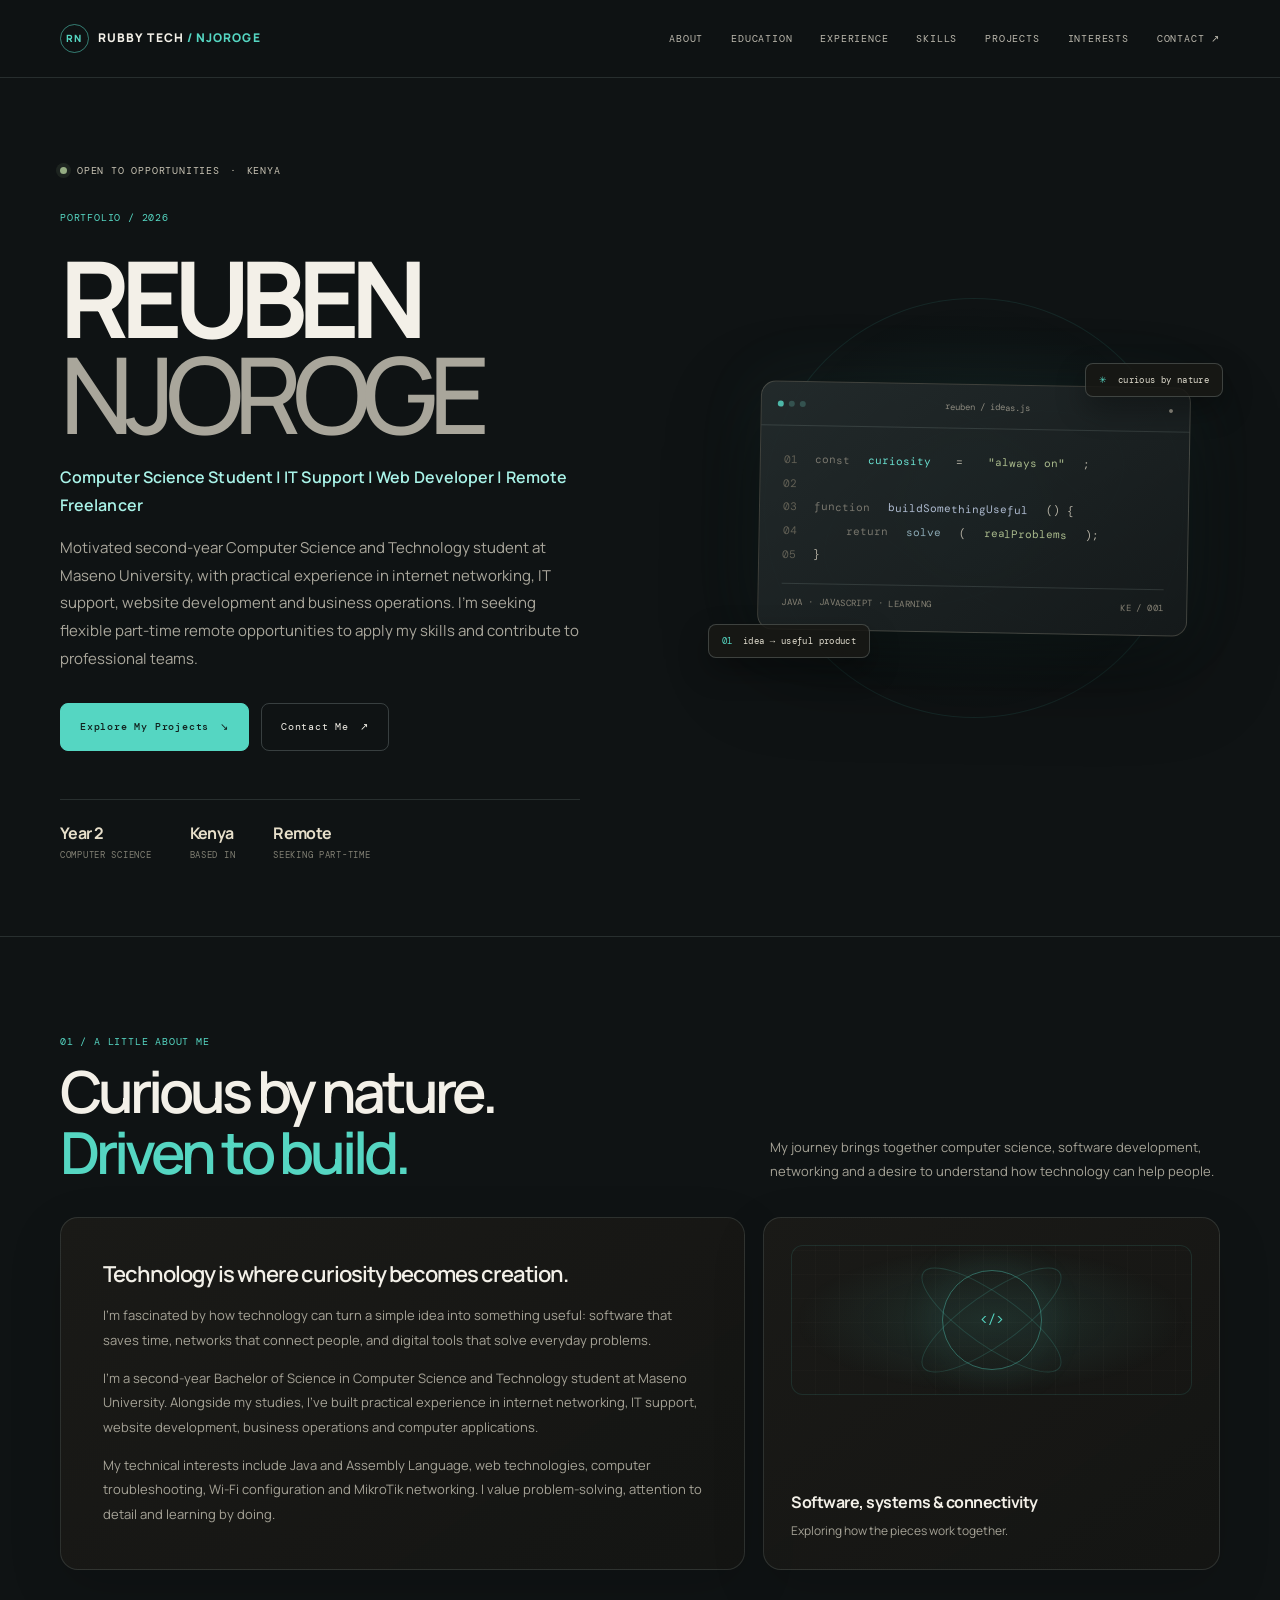
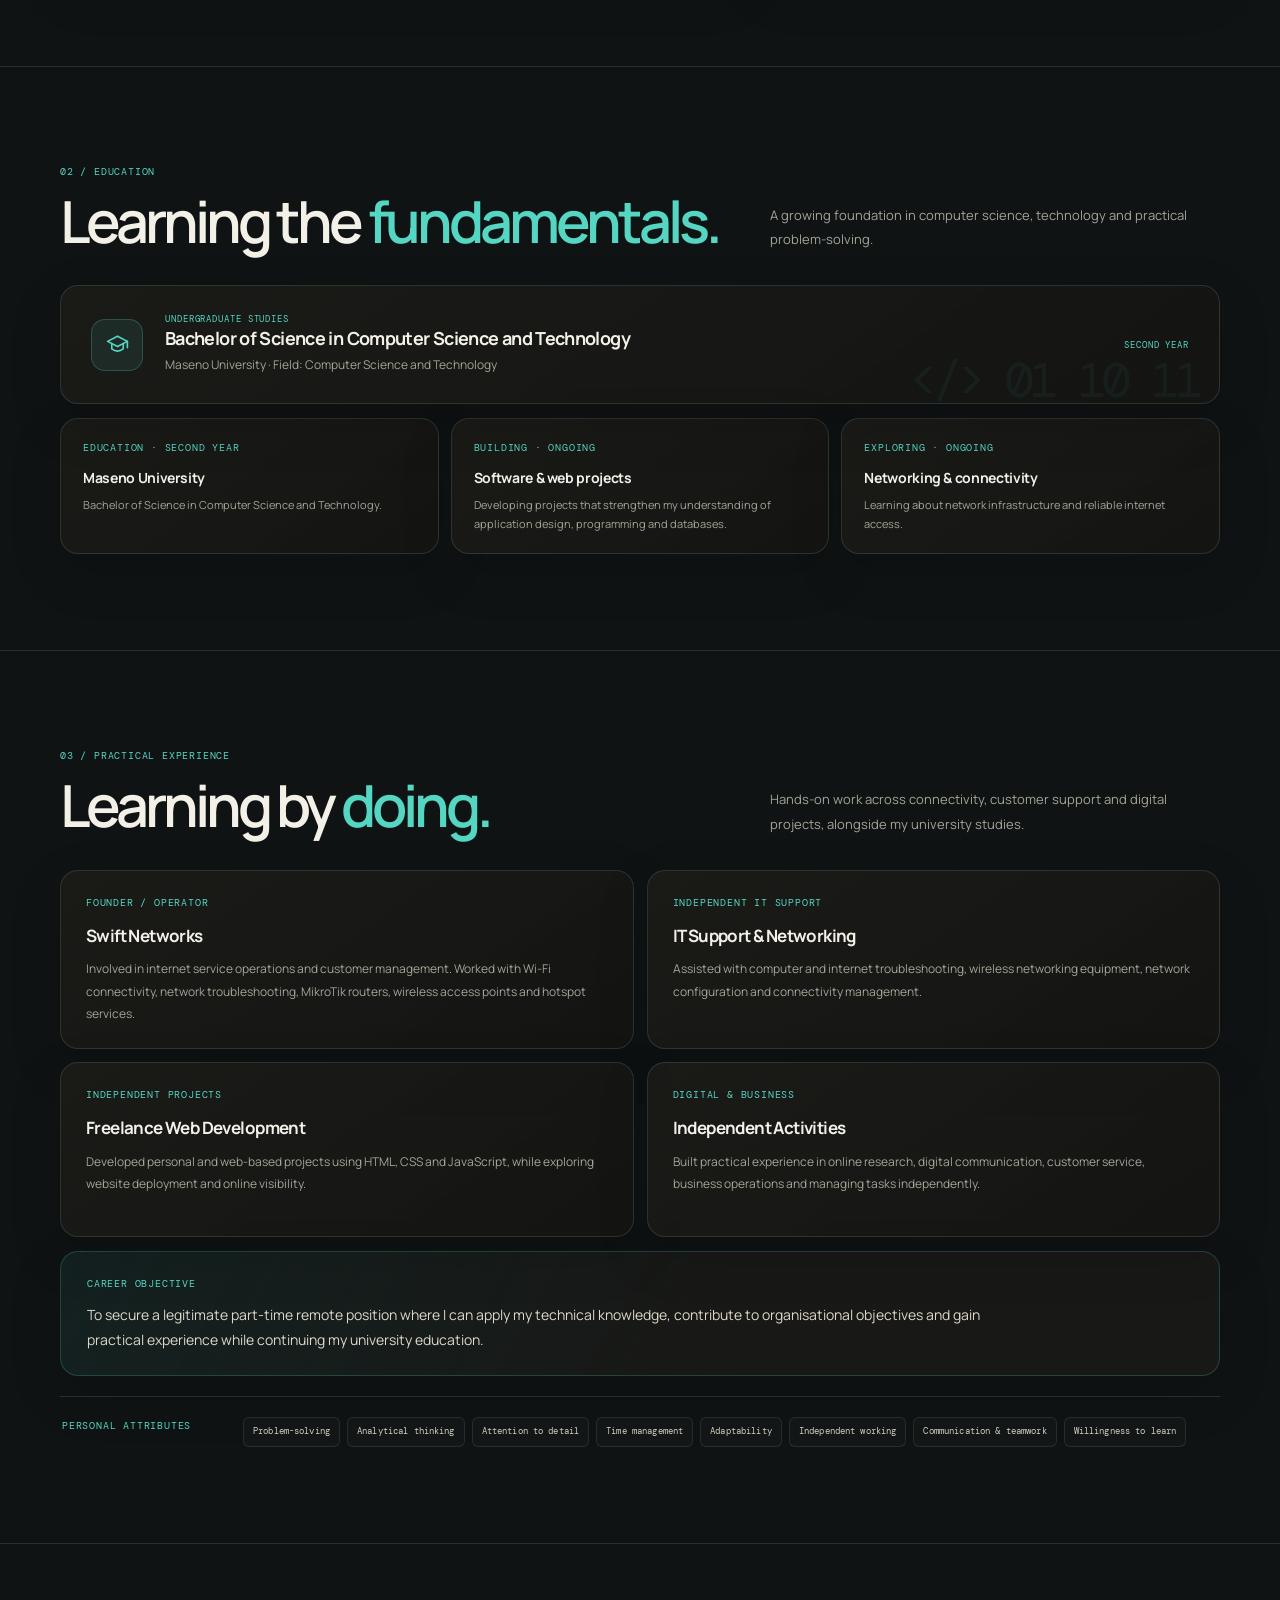
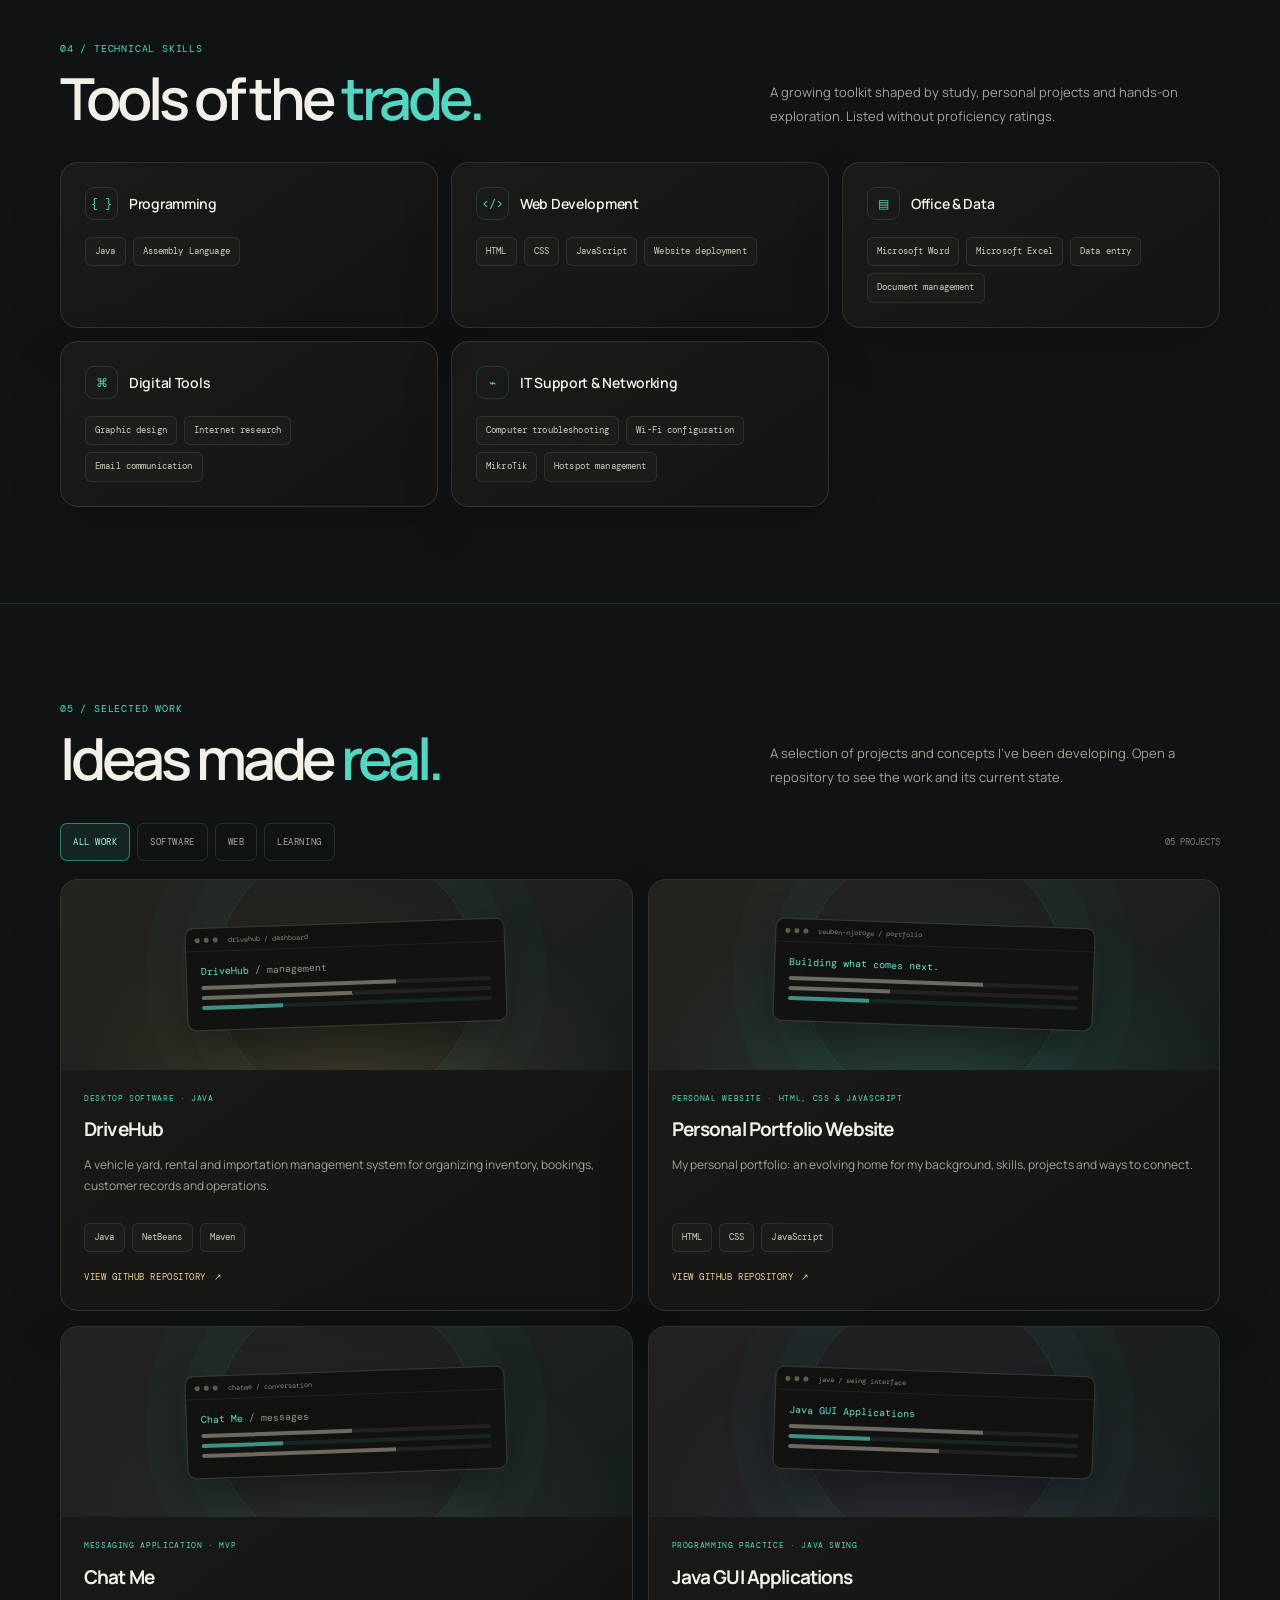
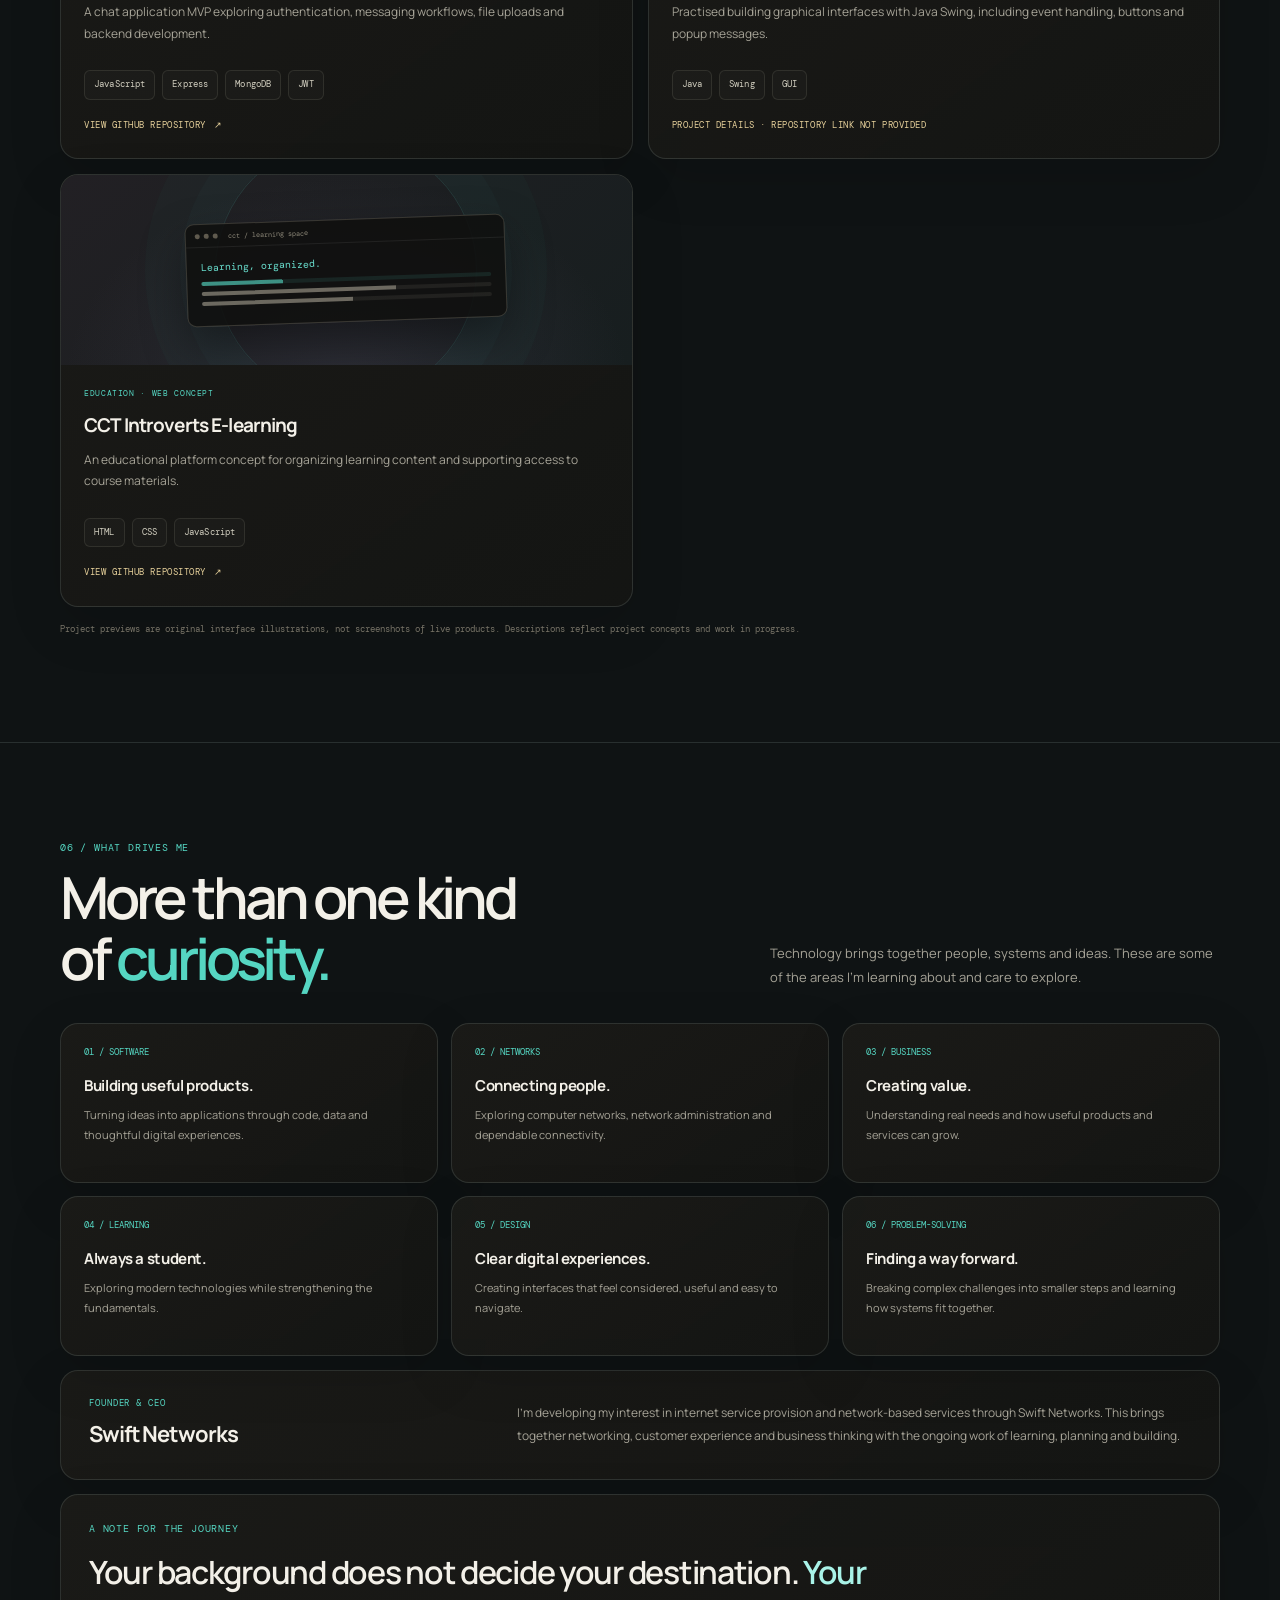
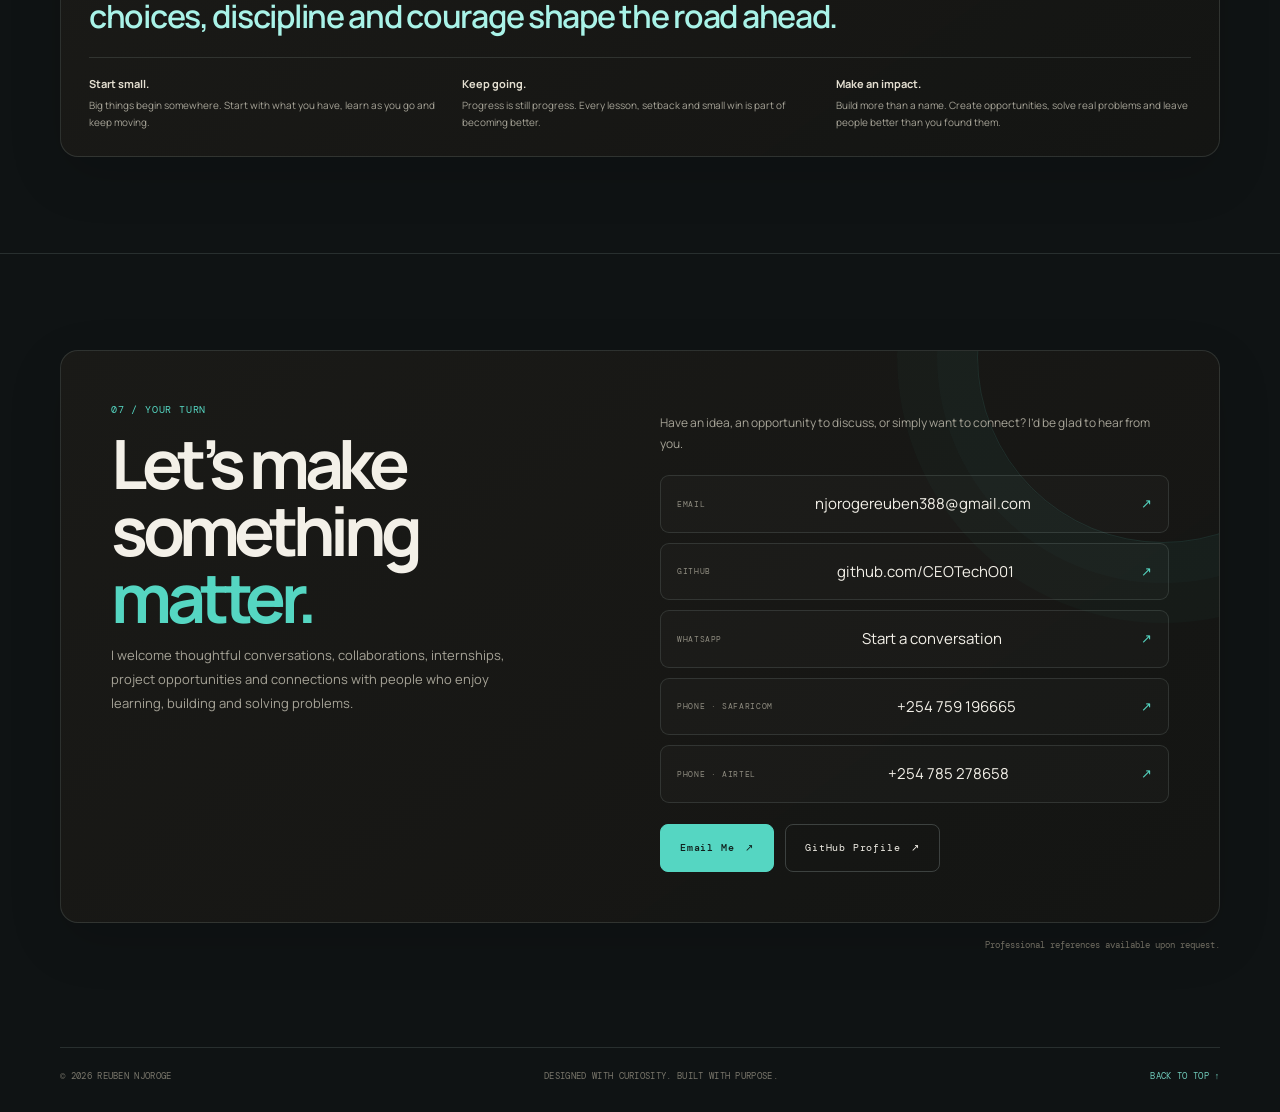
==== index.html @ dbe0aeb1 "Add accurate portfolio structured data" ====
<!doctype html>
<html lang="en">
<head>
  <meta charset="utf-8">
  <meta name="viewport" content="width=device-width, initial-scale=1">
  <meta name="theme-color" content="#0f1314">
  <meta name="color-scheme" content="dark">
  <meta name="robots" content="index, follow, max-image-preview:large">
  <link rel="canonical" href="https://ceotecho01.github.io/CEOTechO01/">
  <meta name="description" content="Reuben Njoroge is a second-year Computer Science student at Maseno University with practical experience in IT support, networking, and web development. Open to flexible remote opportunities.">
  <meta property="og:type" content="website">
  <meta property="og:site_name" content="Reuben Njoroge Portfolio">
  <meta property="og:title" content="Reuben Njoroge | Computer Science Student, IT Support &amp; Web Developer">
  <meta property="og:description" content="Second-year Computer Science student at Maseno University with practical experience in IT support, networking, and web development. Open to flexible remote opportunities.">
  <meta property="og:url" content="https://ceotecho01.github.io/CEOTechO01/">
  <meta property="og:locale" content="en_KE">
  <meta property="og:image" content="https://ceotecho01.github.io/CEOTechO01/assets/portfolio-preview.png">
  <meta property="og:image:width" content="1200">
  <meta property="og:image:height" content="630">
  <meta property="og:image:alt" content="Charcoal and teal portfolio preview for Reuben Njoroge, Computer Science student, IT support practitioner, and web developer.">
  <meta name="twitter:card" content="summary_large_image">
  <meta name="twitter:title" content="Reuben Njoroge | Computer Science Student, IT Support &amp; Web Developer">
  <meta name="twitter:description" content="Second-year Computer Science student at Maseno University with practical experience in IT support, networking, and web development. Open to flexible remote opportunities.">
  <meta name="twitter:image" content="https://ceotecho01.github.io/CEOTechO01/assets/portfolio-preview.png">
  <meta name="twitter:image:alt" content="Charcoal and teal portfolio preview for Reuben Njoroge, Computer Science student, IT support practitioner, and web developer.">
  <title>Reuben Njoroge | Computer Science Student, IT Support &amp; Web Developer</title>
  <link rel="preconnect" href="https://fonts.googleapis.com">
  <link rel="preconnect" href="https://fonts.gstatic.com" crossorigin>
  <link href="https://fonts.googleapis.com/css2?family=DM+Mono:wght@400;500&family=Manrope:wght@400;500;600;700;800&display=swap" rel="stylesheet">
  <style>
    :root{color-scheme:dark;--bg:#0f1314;--bg-soft:#151a1b;--panel:#1b2223;--panel-hi:#232b2c;--line:rgba(220,240,237,.12);--line-strong:rgba(220,240,237,.2);--text:#f3f0e8;--muted:#a6a397;--subtle:#747267;--gold:#55d6c2;--gold-bright:#a9f3e8;--gold-wash:rgba(85,214,194,.09);--radius:18px;--serif:Manrope,Inter,Arial,sans-serif;--mono:"DM Mono",monospace;--wrap:1160px}
    *{box-sizing:border-box}html{scroll-behavior:smooth;scroll-padding-top:92px;background:var(--bg)}body{margin:0;background:var(--bg);color:var(--text);font:15px/1.7 var(--serif);overflow-x:hidden;-webkit-font-smoothing:antialiased}body:before{content:"";position:fixed;inset:0;z-index:-1;pointer-events:none;background:radial-gradient(ellipse at 77% 10%,rgba(85,214,194,.075),transparent 34%),radial-gradient(ellipse at 9% 44%,rgba(255,255,255,.025),transparent 30%)}a{color:inherit}.wrap{width:min(var(--wrap),calc(100% - 56px));margin-inline:auto}.mono,.eyebrow,.nav a,.button,.tag,.project-type,.section-index,.micro{font-family:var(--mono);letter-spacing:.08em}.skip-link{position:fixed;z-index:99;top:12px;left:16px;padding:10px 14px;border-radius:8px;background:var(--gold-bright);color:#10201d;transform:translateY(-150%);transition:transform .2s}.skip-link:focus{transform:translateY(0)}
    .site-header{position:sticky;top:0;z-index:20;height:78px;border-bottom:1px solid var(--line);background:rgba(15,19,20,.88);backdrop-filter:blur(18px)}.header-inner{width:min(var(--wrap),calc(100% - 56px));height:100%;margin:auto;display:flex;align-items:center;justify-content:space-between;gap:24px}.brand{text-decoration:none;font-size:12px;font-weight:800;letter-spacing:.09em;white-space:nowrap}.brand-mark{display:inline-grid;place-items:center;width:29px;height:29px;margin-right:9px;border:1px solid rgba(85,214,194,.55);border-radius:50%;color:var(--gold);font-size:10px;vertical-align:middle}.brand span:last-child{color:var(--gold)}.nav{display:flex;align-items:center;gap:clamp(14px,2.2vw,28px)}.nav a{position:relative;color:#bbb8ad;font-size:10px;text-decoration:none;transition:color .2s}.nav a:after{content:"";position:absolute;left:0;right:100%;bottom:-9px;height:1px;background:var(--gold);transition:right .2s}.nav a:hover,.nav a:focus-visible{color:var(--gold-bright)}.nav a:hover:after,.nav a:focus-visible:after{right:0}.menu-toggle{display:none;border:1px solid var(--line-strong);border-radius:8px;padding:10px 12px;background:transparent;color:var(--text);font:10px var(--mono);letter-spacing:.08em;cursor:pointer}
    .hero{min-height:670px;display:grid;grid-template-columns:1.08fr .92fr;align-items:center;gap:clamp(42px,7vw,92px);padding-top:78px;padding-bottom:75px}.hero-copy{position:relative;z-index:1}.availability{display:inline-flex;align-items:center;gap:10px;color:#c6c1b2;font:10px var(--mono);letter-spacing:.08em;text-transform:uppercase}.availability-dot{width:7px;height:7px;border-radius:50%;background:#95ad83;box-shadow:0 0 0 4px rgba(149,173,131,.11)}.eyebrow{font-size:10px;color:var(--gold);text-transform:uppercase}.hero h1{margin:24px 0 14px;font-size:clamp(54px,8.4vw,106px);line-height:.91;letter-spacing:-.087em;font-weight:700}.hero h1 span{display:block;color:#a9a69b;font-weight:500}.hero-title{margin:22px 0 0;color:var(--gold-bright);font-size:clamp(13px,1.5vw,16px);font-weight:600;letter-spacing:.005em}.hero-intro{max-width:530px;margin:15px 0 0;color:#aaa79c;font-size:15px;line-height:1.85}.hero-intro strong{color:#e8e4d9;font-weight:600}.actions{display:flex;flex-wrap:wrap;gap:12px;margin-top:30px}.button{display:inline-flex;align-items:center;justify-content:center;gap:11px;min-height:48px;padding:0 19px;border:1px solid var(--line-strong);border-radius:8px;text-decoration:none;color:var(--text);font-size:10px;transition:transform .2s,border-color .2s,background .2s,color .2s}.button:hover,.button:focus-visible{transform:translateY(-2px);border-color:var(--gold);color:var(--gold-bright)}.button-primary{border-color:var(--gold);background:var(--gold);color:#10201d;font-weight:500}.button-primary:hover,.button-primary:focus-visible{background:var(--gold-bright);color:#10201d}.button svg{width:14px;height:14px}
    .hero-art{position:relative;min-height:430px;display:flex;align-items:center;justify-content:center}.halo{position:absolute;width:min(420px,90%);aspect-ratio:1;border-radius:50%;border:1px solid rgba(85,214,194,.1);background:radial-gradient(circle,rgba(85,214,194,.09),rgba(85,214,194,.018) 45%,transparent 70%)}.halo:before,.halo:after{content:"";position:absolute;inset:12%;border:1px solid rgba(85,214,194,.08);border-radius:50%;transform:rotate(-23deg) scaleY(.52)}.halo:after{inset:2%;transform:rotate(33deg) scaleY(.38)}.editor{position:relative;width:min(100%,430px);padding:0;border:1px solid rgba(231,219,185,.19);border-radius:15px;background:linear-gradient(145deg,rgba(35,43,44,.97),rgba(21,26,27,.97));box-shadow:0 32px 90px rgba(0,0,0,.42),0 0 75px rgba(85,214,194,.07);transform:rotate(1deg)}.editor-top{display:flex;align-items:center;justify-content:space-between;height:44px;padding:0 16px;border-bottom:1px solid var(--line);color:#8d8a7f;font:9px var(--mono)}.window-dots{display:flex;gap:5px}.window-dots i{width:6px;height:6px;border-radius:50%;background:#34524f}.window-dots i:first-child{background:#4db7a8}.editor-body{padding:22px 23px 21px;font:11px/2.15 var(--mono);color:#b5b1a4}.code-line{display:flex;gap:18px;white-space:pre}.line-no{width:13px;text-align:right;color:#626055;user-select:none}.code-muted{color:#78766d}.code-gold{color:#69dfcf}.code-green{color:#a9ba8c}.code-blue{color:#aebbd0}.code-purple{color:#8ba9b4}.editor-foot{display:flex;justify-content:space-between;margin-top:17px;padding-top:12px;border-top:1px solid var(--line);color:#858174;font:9px var(--mono);letter-spacing:.04em}.float-chip{position:absolute;padding:10px 13px;border:1px solid var(--line-strong);border-radius:8px;background:rgba(24,24,21,.88);color:#e1ddcf;font:9px var(--mono);letter-spacing:.04em;box-shadow:0 12px 30px #0005}.float-chip.one{top:70px;right:-3px}.float-chip.two{bottom:65px;left:-20px}.float-chip b{color:var(--gold);font-weight:400}
    .quick-facts{display:flex;gap:38px;max-width:520px;margin-top:48px;padding-top:20px;border-top:1px solid var(--line)}.fact strong{display:block;color:#e7dfca;font-size:16px;letter-spacing:-.04em}.fact span{display:block;margin-top:2px;color:#828074;font:9px var(--mono);letter-spacing:.08em;text-transform:uppercase}
    .section{padding:96px 0;border-top:1px solid var(--line)}.section-heading{display:flex;justify-content:space-between;align-items:flex-end;gap:30px;margin-bottom:34px}.section-index{color:var(--gold);font-size:10px;text-transform:uppercase}.section-title{margin:10px 0 0;font-size:clamp(35px,5vw,58px);line-height:1.06;letter-spacing:-.07em;font-weight:600}.section-title em{color:var(--gold);font-style:normal}.section-lead{max-width:450px;margin:0;color:var(--muted);font-size:13px;line-height:1.85}.about-grid{display:grid;grid-template-columns:1.2fr .8fr;gap:18px}.panel{border:1px solid var(--line);border-radius:var(--radius);background:linear-gradient(145deg,rgba(27,27,24,.92),rgba(21,21,19,.94));box-shadow:0 18px 54px rgba(0,0,0,.13)}.about-copy{padding:clamp(24px,4vw,42px)}.about-copy h3{margin:0 0 14px;font-size:22px;line-height:1.35;letter-spacing:-.045em;font-weight:600}.about-copy p{margin:0 0 13px;color:var(--muted);font-size:13px;line-height:1.9}.about-copy p:last-child{margin-bottom:0}.about-aside{display:flex;flex-direction:column;justify-content:space-between;min-height:310px;padding:27px;overflow:hidden;position:relative}.aside-art{position:relative;min-height:150px;display:grid;place-items:center;overflow:hidden;border:1px solid rgba(85,214,194,.12);border-radius:12px;background:radial-gradient(ellipse at 50% 50%,rgba(85,214,194,.12),transparent 70%),repeating-linear-gradient(0deg,transparent 0 23px,rgba(230,220,190,.035) 24px),repeating-linear-gradient(90deg,transparent 0 23px,rgba(230,220,190,.035) 24px)}.network-orbit{width:100px;height:100px;border:1px solid rgba(85,214,194,.4);border-radius:50%;display:grid;place-items:center;color:var(--gold);font:13px var(--mono);box-shadow:0 0 50px rgba(85,214,194,.1)}.network-orbit:before,.network-orbit:after{content:"";position:absolute;width:165px;height:50px;border:1px solid rgba(85,214,194,.17);border-radius:50%;transform:rotate(35deg)}.network-orbit:after{transform:rotate(-35deg)}.aside-caption{margin-top:20px}.aside-caption strong{display:block;font-size:16px;letter-spacing:-.03em}.aside-caption span{display:block;margin-top:5px;color:var(--muted);font-size:12px}
    .education-card{position:relative;display:grid;grid-template-columns:auto 1fr auto;gap:22px;align-items:center;padding:27px 30px;overflow:hidden}.education-card:after{content:"</> 01 10 11";position:absolute;right:20px;bottom:-9px;color:rgba(85,214,194,.055);font:48px var(--mono);letter-spacing:-.1em;pointer-events:none}.cap-icon{width:52px;height:52px;display:grid;place-items:center;border:1px solid rgba(85,214,194,.24);border-radius:14px;background:var(--gold-wash);color:var(--gold)}.cap-icon svg{width:25px;height:25px}.education-card h3{margin:0;font-size:18px;line-height:1.45;letter-spacing:-.035em}.education-card p{margin:4px 0 0;color:var(--muted);font-size:12px}.education-label{color:var(--gold);font:9px var(--mono);letter-spacing:.1em;text-transform:uppercase}
    .skills-grid{display:grid;grid-template-columns:repeat(3,1fr);gap:13px}.skill-card{padding:24px;min-height:166px;transition:transform .24s,border-color .24s,background .24s}.skill-card:hover{transform:translateY(-4px);border-color:rgba(85,214,194,.35);background:linear-gradient(145deg,#20201c,#1b2223)}.skill-head{display:flex;align-items:center;gap:11px;margin-bottom:17px}.skill-icon{display:grid;place-items:center;width:33px;height:33px;border:1px solid rgba(85,214,194,.18);border-radius:9px;color:var(--gold);font:12px var(--mono)}.skill-head h3{margin:0;font-size:14px;font-weight:600;letter-spacing:-.02em}.tags{display:flex;flex-wrap:wrap;gap:7px}.tag{padding:6px 9px;border:1px solid rgba(236,229,207,.1);border-radius:6px;color:#d1cebf;font-size:9px;letter-spacing:.015em;background:rgba(255,255,255,.018)}
    .project-toolbar{display:flex;justify-content:space-between;align-items:center;gap:20px;margin-bottom:18px}.filters{display:flex;gap:7px;flex-wrap:wrap}.filter{min-height:38px;padding:0 12px;border:1px solid var(--line);border-radius:7px;background:transparent;color:#aaa79c;font:9px var(--mono);letter-spacing:.06em;cursor:pointer;transition:.2s}.filter:hover,.filter:focus-visible,.filter[aria-pressed="true"]{border-color:rgba(85,214,194,.5);background:var(--gold-wash);color:var(--gold-bright)}.project-count{color:#7f7b70;font:9px var(--mono)}.projects-grid{display:grid;grid-template-columns:repeat(2,minmax(0,1fr));gap:15px}.project-card{overflow:hidden;transition:transform .24s,border-color .24s,box-shadow .24s}.project-card:hover{transform:translateY(-4px);border-color:rgba(85,214,194,.32);box-shadow:0 18px 50px #0004}.project-card[hidden]{display:none}.project-visual{height:190px;position:relative;display:grid;place-items:center;overflow:hidden;background:linear-gradient(135deg,#25231e,#171e1f)}.project-visual:before{content:"";position:absolute;width:260px;height:260px;border:1px solid rgba(85,214,194,.14);border-radius:50%;box-shadow:0 0 0 35px rgba(85,214,194,.025),0 0 0 70px rgba(85,214,194,.018)}.project-visual.drive{background:radial-gradient(ellipse at 50% 115%,rgba(155,126,67,.26),transparent 70%),linear-gradient(140deg,#25231d,#171e1f)}.project-visual.chat{background:radial-gradient(ellipse at 50% 110%,rgba(106,115,90,.22),transparent 70%),linear-gradient(140deg,#22231f,#171e1f)}.project-visual.portfolio{background:radial-gradient(ellipse at 50% 110%,rgba(85,214,194,.18),transparent 70%),linear-gradient(140deg,#26231d,#171e1f)}.project-visual.learn{background:radial-gradient(ellipse at 50% 110%,rgba(114,104,137,.2),transparent 70%),linear-gradient(140deg,#222024,#171e1f)}.preview-window{position:relative;z-index:1;width:min(76%,320px);border:1px solid rgba(229,218,189,.19);border-radius:9px;background:rgba(15,15,14,.88);box-shadow:0 20px 45px #0006;transform:rotate(-2deg)}.project-card:nth-child(even) .preview-window{transform:rotate(2deg)}.preview-bar{height:23px;display:flex;align-items:center;gap:4px;padding:0 9px;border-bottom:1px solid rgba(255,255,255,.07);color:#8d8879;font:7px var(--mono)}.preview-bar i{width:5px;height:5px;border-radius:50%;background:#5f5a4e}.preview-content{padding:13px 14px 14px}.preview-title{margin-bottom:8px;color:#69dfcf;font:10px var(--mono)}.preview-line{height:4px;margin:6px 0;border-radius:2px;background:linear-gradient(90deg,rgba(228,220,199,.43) var(--w,67%),rgba(228,220,199,.08) var(--w,67%))}.preview-line.short{--w:35%}.preview-line.mid{--w:52%}.preview-line.gold{background:linear-gradient(90deg,rgba(85,214,194,.65) 28%,rgba(85,214,194,.1) 28%)}.project-info{padding:22px 23px 23px}.project-type{color:var(--gold);font-size:8px;text-transform:uppercase}.project-info h3{margin:8px 0 8px;font-size:19px;letter-spacing:-.045em}.project-info p{min-height:54px;margin:0;color:var(--muted);font-size:12px;line-height:1.8}.project-info .tags{margin-top:15px}.project-link{display:inline-flex;align-items:center;gap:8px;margin-top:19px;color:#e7d19b;text-decoration:none;font:9px var(--mono);letter-spacing:.06em}.project-link:hover{color:#fff}.project-link span{transition:transform .2s}.project-link:hover span{transform:translate(3px,-3px)}.project-note{margin-top:15px;color:#777367;font:9px/1.7 var(--mono)}
    .interests-grid{display:grid;grid-template-columns:repeat(3,1fr);gap:13px}.interest{padding:22px 23px;min-height:160px;transition:border-color .2s,transform .2s}.interest:hover{transform:translateY(-3px);border-color:rgba(85,214,194,.32)}.interest-index{color:var(--gold);font:9px var(--mono)}.interest h3{margin:15px 0 7px;font-size:15px;letter-spacing:-.025em}.interest p{margin:0;color:var(--muted);font-size:11px;line-height:1.8}.swift-card{display:grid;grid-template-columns:.75fr 1.25fr;gap:24px;align-items:center;margin-top:14px;padding:26px 28px}.swift-label{color:var(--gold);font:9px var(--mono);letter-spacing:.1em;text-transform:uppercase}.swift-card h3{margin:7px 0 0;font-size:22px;letter-spacing:-.05em}.swift-card p{margin:0;color:var(--muted);font-size:12px;line-height:1.9}
    .journey-grid{display:grid;grid-template-columns:repeat(3,1fr);gap:12px;margin-top:14px}.journey-card{padding:20px 22px}.journey-card h3{margin:10px 0 5px;font-size:14px;letter-spacing:-.025em}.journey-card p{margin:0;color:var(--muted);font-size:11px;line-height:1.75}.mindset{margin-top:14px;padding:25px 28px}.mindset blockquote{max-width:820px;margin:14px 0 19px;font-size:clamp(20px,3.2vw,32px);line-height:1.35;letter-spacing:-.04em;font-weight:600}.mindset blockquote em{color:var(--gold-bright);font-style:normal}.mindset-notes{display:grid;grid-template-columns:repeat(3,1fr);gap:18px;border-top:1px solid var(--line);padding-top:17px}.mindset-notes strong{display:block;color:#e4dfd1;font-size:11px}.mindset-notes span{display:block;margin-top:4px;color:var(--muted);font-size:10px;line-height:1.7}
    .experience-grid{display:grid;grid-template-columns:repeat(2,minmax(0,1fr));gap:13px}.experience-card{padding:23px 25px;min-height:175px;transition:transform .24s,border-color .24s}.experience-card:hover{transform:translateY(-3px);border-color:rgba(85,214,194,.32)}.experience-card h3{margin:11px 0 8px;font-size:17px;letter-spacing:-.035em}.experience-card p{margin:0;color:var(--muted);font-size:12px;line-height:1.85}.objective-card{margin-top:14px;padding:23px 26px;border-color:rgba(85,214,194,.22);background:linear-gradient(120deg,rgba(85,214,194,.075),rgba(25,25,23,.96) 55%)}.objective-card p{margin:10px 0 0;color:#ddd8ca;font-size:14px;line-height:1.8;max-width:900px}
.attributes-row{display:grid;grid-template-columns:165px 1fr;gap:16px;align-items:start;margin-top:20px;padding:20px 2px 0;border-top:1px solid var(--line)}.references-note{margin:16px 0 0;color:#777367;font:9px var(--mono);text-align:right}
        .contact-panel{position:relative;display:grid;grid-template-columns:1fr 1fr;gap:40px;padding:clamp(24px,5vw,50px);overflow:hidden}.contact-panel:before{content:"";position:absolute;right:-130px;top:-180px;width:370px;height:370px;border:1px solid rgba(85,214,194,.12);border-radius:50%;box-shadow:0 0 0 40px rgba(85,214,194,.025),0 0 0 80px rgba(85,214,194,.018);pointer-events:none}.contact-copy,.contact-details{position:relative;z-index:1}.contact-copy h2{margin:12px 0 13px;font-size:clamp(39px,6vw,68px);letter-spacing:-.08em;line-height:.98}.contact-copy h2 em{color:var(--gold);font-style:normal}.contact-copy>p{max-width:430px;color:var(--muted);font-size:13px;line-height:1.85}.contact-details{align-self:center}.contact-details>p{color:var(--muted);font-size:12px}.contact-list{display:grid;gap:10px;margin-top:21px}.contact-item{display:flex;align-items:center;justify-content:space-between;gap:15px;padding:15px 16px;border:1px solid var(--line);border-radius:9px;text-decoration:none;background:rgba(255,255,255,.02);transition:border-color .2s,background .2s}.contact-item:hover{border-color:rgba(85,214,194,.4);background:var(--gold-wash)}.contact-item span:first-child{color:#8f8c80;font:8px var(--mono);letter-spacing:.08em;text-transform:uppercase}.contact-item span:last-child{color:#e9e3d2;font-size:11px}.contact-item .arrow{color:var(--gold)!important;font:13px var(--mono)!important}.contact-bottom{display:flex;flex-wrap:wrap;gap:11px;margin-top:21px}.footer{display:flex;justify-content:space-between;gap:16px;padding:22px 0 30px;border-top:1px solid var(--line);color:#79766b;font:9px var(--mono);letter-spacing:.035em}.footer a{color:#70cbbb;text-decoration:none}.footer a:hover{color:var(--gold-bright)}
    .reveal{opacity:0;transform:translateY(16px);transition:opacity .65s ease,transform .65s ease}.reveal.visible{opacity:1;transform:none}:focus-visible{outline:2px solid var(--gold);outline-offset:4px;border-radius:3px}::selection{background:var(--gold);color:#10201d}
    @media(max-width:900px){.nav{gap:15px}.nav a{font-size:9px}.hero{gap:35px;min-height:620px}.hero-art{min-height:360px}.float-chip.one{right:-8px}.float-chip.two{left:-6px}.section{padding:78px 0}.skills-grid{grid-template-columns:repeat(2,1fr)}}
    @media(max-width:700px){.attributes-row{grid-template-columns:1fr}.experience-grid{grid-template-columns:1fr}.journey-grid{grid-template-columns:1fr}.mindset-notes{grid-template-columns:1fr;gap:12px}.wrap,.header-inner{width:calc(100% - 36px)}.site-header{height:68px}.menu-toggle{display:block}.nav{display:none;position:absolute;top:67px;left:0;right:0;padding:14px 18px 20px;background:rgba(18,18,16,.98);border-bottom:1px solid var(--line);box-shadow:0 16px 35px #0006;flex-wrap:wrap;gap:5px 20px}.nav.open{display:flex}.nav a{padding:9px 0;font-size:10px}.nav a:after{bottom:3px}.hero{grid-template-columns:1fr;gap:30px;padding-top:61px;padding-bottom:54px;min-height:auto}.hero h1{font-size:clamp(58px,14vw,92px)}.hero-art{min-height:340px;order:2}.editor{width:min(100%,420px)}.float-chip.one{top:23px;right:3px}.float-chip.two{bottom:32px;left:2px}.quick-facts{gap:23px;margin-top:34px}.section{padding:70px 0}.section-heading{display:block}.section-lead{margin-top:14px}.about-grid{grid-template-columns:1fr}.about-aside{min-height:255px}.education-card{grid-template-columns:auto 1fr;gap:14px;padding:22px}.education-label{grid-column:2}.skills-grid{grid-template-columns:repeat(2,minmax(0,1fr))}.project-toolbar{align-items:flex-start;flex-direction:column}.interests-grid{grid-template-columns:repeat(2,1fr)}.swift-card{grid-template-columns:1fr;gap:12px}.contact-panel{grid-template-columns:1fr;gap:18px}.contact-details{width:100%}}
    @media(max-width:480px){.mindset{padding:20px}.wrap,.header-inner{width:calc(100% - 30px)}.brand{font-size:10px}.hero{padding-top:48px}.hero-title{max-width:340px;line-height:1.7}.hero-intro{font-size:13px}.button{min-height:46px;padding:0 14px;font-size:9px}.hero-art{min-height:300px}.editor-body{padding:18px 14px;font-size:9px}.quick-facts{justify-content:space-between;gap:9px}.fact span{font-size:8px;letter-spacing:.03em}.section{padding:58px 0}.section-title{font-size:39px}.skills-grid{grid-template-columns:1fr}.skill-card{min-height:auto;padding:20px}.projects-grid{grid-template-columns:1fr}.project-visual{height:170px}.interests-grid{grid-template-columns:1fr}.interest{min-height:auto}.education-card{padding:18px}.education-card h3{font-size:15px}.contact-panel{padding:23px 19px}.contact-copy h2{font-size:48px}.footer{flex-direction:column;gap:7px}}
    @media(prefers-reduced-motion:reduce){*,*::before,*::after{scroll-behavior:auto!important;animation-duration:.01ms!important;animation-iteration-count:1!important;transition-duration:.01ms!important}.reveal{opacity:1;transform:none}}
  </style>
  <script type="application/ld+json">
  {
    "@context": "https://schema.org",
    "@graph": [
      {
        "@type": "WebSite",
        "@id": "https://ceotecho01.github.io/CEOTechO01/#website",
        "url": "https://ceotecho01.github.io/CEOTechO01/",
        "name": "Reuben Njoroge Portfolio",
        "inLanguage": "en-KE",
        "publisher": {"@id": "https://ceotecho01.github.io/CEOTechO01/#person"}
      },
      {
        "@type": "WebPage",
        "@id": "https://ceotecho01.github.io/CEOTechO01/#webpage",
        "url": "https://ceotecho01.github.io/CEOTechO01/",
        "name": "Reuben Njoroge | Computer Science Student, IT Support & Web Developer",
        "description": "Reuben Njoroge is a second-year Computer Science student at Maseno University with practical experience in IT support, networking, and web development. Open to flexible remote opportunities.",
        "inLanguage": "en-KE",
        "isPartOf": {"@id": "https://ceotecho01.github.io/CEOTechO01/#website"},
        "about": {"@id": "https://ceotecho01.github.io/CEOTechO01/#person"}
      },
      {
        "@type": "Person",
        "@id": "https://ceotecho01.github.io/CEOTechO01/#person",
        "name": "Reuben Njoroge",
        "url": "https://ceotecho01.github.io/CEOTechO01/",
        "jobTitle": "Computer Science Student | IT Support | Web Developer | Remote Freelancer",
        "affiliation": {"@type": "CollegeOrUniversity", "name": "Maseno University"},
        "knowsAbout": ["Java programming", "Assembly Language", "Web development", "IT support", "Computer networking"],
        "sameAs": ["https://github.com/CEOTechO01"],
        "mainEntityOfPage": {"@id": "https://ceotecho01.github.io/CEOTechO01/#webpage"}
      }
    ]
  }
  </script>
</head>
<body>
  <a class="skip-link" href="#main">Skip to content</a>
  <header class="site-header">
    <div class="header-inner">
      <a class="brand" href="#home" aria-label="Reuben Njoroge, home"><span class="brand-mark">RN</span>RUBBY TECH <span>/ NJOROGE</span></a>
      <button class="menu-toggle" id="menuToggle" type="button" aria-label="Open navigation menu" aria-controls="primaryNav" aria-expanded="false">MENU&nbsp; +</button>
      <nav class="nav" id="primaryNav" aria-label="Main navigation">
        <a href="#about">ABOUT</a><a href="#education">EDUCATION</a><a href="#experience">EXPERIENCE</a><a href="#skills">SKILLS</a><a href="#projects">PROJECTS</a><a href="#interests">INTERESTS</a><a href="#contact">CONTACT ↗</a>
      </nav>
    </div>
  </header>
  <main id="main">
    <section class="hero wrap" id="home" aria-labelledby="heroTitle">
      <div class="hero-copy">
        <div class="availability"><span class="availability-dot" aria-hidden="true"></span>Open to opportunities <span aria-hidden="true">·</span> Kenya</div>
        <p class="eyebrow" style="margin:27px 0 0">PORTFOLIO / 2026</p>
        <h1 id="heroTitle">REUBEN<span>NJOROGE</span></h1>
        <p class="hero-title">Computer Science Student <span aria-hidden="true">|</span> IT Support <span aria-hidden="true">|</span> Web Developer <span aria-hidden="true">|</span> Remote Freelancer</p>
        <p class="hero-intro">Motivated second-year Computer Science and Technology student at Maseno University, with practical experience in internet networking, IT support, website development and business operations. I’m seeking flexible part-time remote opportunities to apply my skills and contribute to professional teams.</p>
        <div class="actions">
          <a class="button button-primary" href="#projects">Explore My Projects <span aria-hidden="true">↘</span></a>
          <a class="button" href="#contact">Contact Me <span aria-hidden="true">↗</span></a>
        </div>
        <div class="quick-facts" aria-label="At a glance">
          <div class="fact"><strong>Year 2</strong><span>Computer Science</span></div>
          <div class="fact"><strong>Kenya</strong><span>Based in</span></div>
          <div class="fact"><strong>Remote</strong><span>Seeking part-time</span></div>
        </div>
      </div>
      <div class="hero-art" role="img" aria-label="Abstract developer workspace illustration with a code editor">
        <div class="halo" aria-hidden="true"></div>
        <div class="editor">
          <div class="editor-top"><span class="window-dots" aria-hidden="true"><i></i><i></i><i></i></span><span>reuben / ideas.js</span><span>●</span></div>
          <div class="editor-body" aria-hidden="true">
            <div class="code-line"><span class="line-no">01</span><span class="code-muted">const</span> <span class="code-gold">curiosity</span> = <span class="code-green">"always on"</span>;</div>
            <div class="code-line"><span class="line-no">02</span></div>
            <div class="code-line"><span class="line-no">03</span><span class="code-muted">function</span> <span class="code-blue">buildSomethingUseful</span>() {</div>
            <div class="code-line"><span class="line-no">04</span>&nbsp;&nbsp;<span class="code-muted">return</span> <span class="code-purple">solve</span>(<span class="code-green">realProblems</span>);</div>
            <div class="code-line"><span class="line-no">05</span>}</div>
            <div class="editor-foot"><span>JAVA · JAVASCRIPT · LEARNING</span><span>KE / 001</span></div>
          </div>
        </div>
        <div class="float-chip one"><b>✳</b>&nbsp; curious by nature</div>
        <div class="float-chip two"><b>01</b>&nbsp; idea → useful product</div>
      </div>
    </section>

    <section class="section" id="about" aria-labelledby="aboutTitle">
      <div class="wrap">
        <div class="section-heading"><div><div class="section-index">01 / A LITTLE ABOUT ME</div><h2 class="section-title" id="aboutTitle">Curious by nature.<br><em>Driven to build.</em></h2></div><p class="section-lead">My journey brings together computer science, software development, networking and a desire to understand how technology can help people.</p></div>
        <div class="about-grid">
          <article class="panel about-copy"><h3>Technology is where curiosity becomes creation.</h3><p>I’m fascinated by how technology can turn a simple idea into something useful: software that saves time, networks that connect people, and digital tools that solve everyday problems.</p><p>I’m a second-year Bachelor of Science in Computer Science and Technology student at Maseno University. Alongside my studies, I’ve built practical experience in internet networking, IT support, website development, business operations and computer applications.</p><p>My technical interests include Java and Assembly Language, web technologies, computer troubleshooting, Wi-Fi configuration and MikroTik networking. I value problem-solving, attention to detail and learning by doing.</p></article>
          <aside class="panel about-aside"><div class="aside-art" role="img" aria-label="Abstract network nodes on a subtle technical grid"><div class="network-orbit" aria-hidden="true">&lt;/&gt;</div></div><div class="aside-caption"><strong>Software, systems &amp; connectivity</strong><span>Exploring how the pieces work together.</span></div></aside>
        </div>
      </div>
    </section>

    <section class="section" id="education" aria-labelledby="educationTitle">
      <div class="wrap">
        <div class="section-heading"><div><div class="section-index">02 / EDUCATION</div><h2 class="section-title" id="educationTitle">Learning the <em>fundamentals.</em></h2></div><p class="section-lead">A growing foundation in computer science, technology and practical problem-solving.</p></div>
        <article class="panel education-card">
          <div class="cap-icon" aria-hidden="true"><svg viewBox="0 0 24 24" fill="none" stroke="currentColor" stroke-width="1.55" stroke-linecap="round" stroke-linejoin="round"><path d="m2.5 9 9.5-5 9.5 5-9.5 5-9.5-5Z"/><path d="M6.5 11.2v5.1c3.4 2.6 7.6 2.6 11 0v-5.1M21.5 9v6"/></svg></div>
          <div><div class="education-label">Undergraduate studies</div><h3>Bachelor of Science in Computer Science and Technology</h3><p>Maseno University <span aria-hidden="true">·</span> Field: Computer Science and Technology</p></div>
          <div class="education-label">Second year</div>
        </article>
        <div class="journey-grid" aria-label="Current learning journey">
          <article class="panel journey-card"><div class="section-index">EDUCATION · SECOND YEAR</div><h3>Maseno University</h3><p>Bachelor of Science in Computer Science and Technology.</p></article>
          <article class="panel journey-card"><div class="section-index">BUILDING · ONGOING</div><h3>Software &amp; web projects</h3><p>Developing projects that strengthen my understanding of application design, programming and databases.</p></article>
          <article class="panel journey-card"><div class="section-index">EXPLORING · ONGOING</div><h3>Networking &amp; connectivity</h3><p>Learning about network infrastructure and reliable internet access.</p></article>
        </div>
      </div>
    </section>

    <section class="section" id="experience" aria-labelledby="experienceTitle">
      <div class="wrap">
        <div class="section-heading"><div><div class="section-index">03 / PRACTICAL EXPERIENCE</div><h2 class="section-title" id="experienceTitle">Learning by <em>doing.</em></h2></div><p class="section-lead">Hands-on work across connectivity, customer support and digital projects, alongside my university studies.</p></div>
        <div class="experience-grid">
          <article class="panel experience-card"><div class="section-index">FOUNDER / OPERATOR</div><h3>Swift Networks</h3><p>Involved in internet service operations and customer management. Worked with Wi-Fi connectivity, network troubleshooting, MikroTik routers, wireless access points and hotspot services.</p></article>
          <article class="panel experience-card"><div class="section-index">INDEPENDENT IT SUPPORT</div><h3>IT Support &amp; Networking</h3><p>Assisted with computer and internet troubleshooting, wireless networking equipment, network configuration and connectivity management.</p></article>
          <article class="panel experience-card"><div class="section-index">INDEPENDENT PROJECTS</div><h3>Freelance Web Development</h3><p>Developed personal and web-based projects using HTML, CSS and JavaScript, while exploring website deployment and online visibility.</p></article>
          <article class="panel experience-card"><div class="section-index">DIGITAL &amp; BUSINESS</div><h3>Independent Activities</h3><p>Built practical experience in online research, digital communication, customer service, business operations and managing tasks independently.</p></article>
        </div>
        <aside class="panel objective-card"><div class="section-index">CAREER OBJECTIVE</div><p>To secure a legitimate part-time remote position where I can apply my technical knowledge, contribute to organisational objectives and gain practical experience while continuing my university education.</p></aside>
        <div class="attributes-row"><div class="section-index">PERSONAL ATTRIBUTES</div><div class="tags"><span class="tag">Problem-solving</span><span class="tag">Analytical thinking</span><span class="tag">Attention to detail</span><span class="tag">Time management</span><span class="tag">Adaptability</span><span class="tag">Independent working</span><span class="tag">Communication &amp; teamwork</span><span class="tag">Willingness to learn</span></div></div>
      </div>
    </section>

    <section class="section" id="skills" aria-labelledby="skillsTitle">
      <div class="wrap">
        <div class="section-heading"><div><div class="section-index">04 / TECHNICAL SKILLS</div><h2 class="section-title" id="skillsTitle">Tools of the <em>trade.</em></h2></div><p class="section-lead">A growing toolkit shaped by study, personal projects and hands-on exploration. Listed without proficiency ratings.</p></div>
        <div class="skills-grid">
          <article class="panel skill-card"><div class="skill-head"><span class="skill-icon" aria-hidden="true">{ }</span><h3>Programming</h3></div><div class="tags"><span class="tag">Java</span><span class="tag">Assembly Language</span></div></article>
          <article class="panel skill-card"><div class="skill-head"><span class="skill-icon" aria-hidden="true">&lt;/&gt;</span><h3>Web Development</h3></div><div class="tags"><span class="tag">HTML</span><span class="tag">CSS</span><span class="tag">JavaScript</span><span class="tag">Website deployment</span></div></article>
          <article class="panel skill-card"><div class="skill-head"><span class="skill-icon" aria-hidden="true">▤</span><h3>Office &amp; Data</h3></div><div class="tags"><span class="tag">Microsoft Word</span><span class="tag">Microsoft Excel</span><span class="tag">Data entry</span><span class="tag">Document management</span></div></article>
          <article class="panel skill-card"><div class="skill-head"><span class="skill-icon" aria-hidden="true">⌘</span><h3>Digital Tools</h3></div><div class="tags"><span class="tag">Graphic design</span><span class="tag">Internet research</span><span class="tag">Email communication</span></div></article>
          <article class="panel skill-card"><div class="skill-head"><span class="skill-icon" aria-hidden="true">⌁</span><h3>IT Support &amp; Networking</h3></div><div class="tags"><span class="tag">Computer troubleshooting</span><span class="tag">Wi-Fi configuration</span><span class="tag">MikroTik</span><span class="tag">Hotspot management</span></div></article>
        </div>
      </div>
    </section>

    <section class="section" id="projects" aria-labelledby="projectsTitle">
      <div class="wrap">
        <div class="section-heading"><div><div class="section-index">05 / SELECTED WORK</div><h2 class="section-title" id="projectsTitle">Ideas made <em>real.</em></h2></div><p class="section-lead">A selection of projects and concepts I’ve been developing. Open a repository to see the work and its current state.</p></div>
        <div class="project-toolbar"><div class="filters" role="group" aria-label="Filter projects"><button class="filter" type="button" data-filter="all" aria-pressed="true">ALL WORK</button><button class="filter" type="button" data-filter="software" aria-pressed="false">SOFTWARE</button><button class="filter" type="button" data-filter="web" aria-pressed="false">WEB</button><button class="filter" type="button" data-filter="learning" aria-pressed="false">LEARNING</button></div><span class="project-count" id="projectCount" aria-live="polite">05 PROJECTS</span></div>
        <div class="projects-grid" id="projectGrid">
          <article class="panel project-card" data-category="software"><div class="project-visual drive" role="img" aria-label="Illustrated software preview for DriveHub"><div class="preview-window"><div class="preview-bar"><i></i><i></i><i></i><span style="margin-left:6px">drivehub / dashboard</span></div><div class="preview-content"><div class="preview-title">DriveHub <span style="color:#969184">/ management</span></div><div class="preview-line"></div><div class="preview-line mid"></div><div class="preview-line short gold"></div></div></div></div><div class="project-info"><div class="project-type">Desktop software · Java</div><h3>DriveHub</h3><p>A vehicle yard, rental and importation management system for organizing inventory, bookings, customer records and operations.</p><div class="tags"><span class="tag">Java</span><span class="tag">NetBeans</span><span class="tag">Maven</span></div><a class="project-link" href="https://github.com/CEOTechO01/DRIVEHUB" target="_blank" rel="noopener noreferrer">VIEW GITHUB REPOSITORY <span aria-hidden="true">↗</span></a></div></article>
          <article class="panel project-card" data-category="web"><div class="project-visual portfolio" role="img" aria-label="Illustrated browser preview for Reuben's portfolio website"><div class="preview-window"><div class="preview-bar"><i></i><i></i><i></i><span style="margin-left:6px">reuben-njoroge / portfolio</span></div><div class="preview-content"><div class="preview-title">Building what comes next.</div><div class="preview-line"></div><div class="preview-line short"></div><div class="preview-line mid gold"></div></div></div></div><div class="project-info"><div class="project-type">Personal website · HTML, CSS &amp; JavaScript</div><h3>Personal Portfolio Website</h3><p>My personal portfolio: an evolving home for my background, skills, projects and ways to connect.</p><div class="tags"><span class="tag">HTML</span><span class="tag">CSS</span><span class="tag">JavaScript</span></div><a class="project-link" href="https://github.com/CEOTechO01/CEOTechO01" target="_blank" rel="noopener noreferrer">VIEW GITHUB REPOSITORY <span aria-hidden="true">↗</span></a></div></article>
          <article class="panel project-card" data-category="software"><div class="project-visual chat" role="img" aria-label="Illustrated messaging interface preview for Chat Me"><div class="preview-window"><div class="preview-bar"><i></i><i></i><i></i><span style="margin-left:6px">chatme / conversation</span></div><div class="preview-content"><div class="preview-title">Chat Me <span style="color:#969184">/ messages</span></div><div class="preview-line mid"></div><div class="preview-line short gold"></div><div class="preview-line"></div></div></div></div><div class="project-info"><div class="project-type">Messaging application · MVP</div><h3>Chat Me</h3><p>A chat application MVP exploring authentication, messaging workflows, file uploads and backend development.</p><div class="tags"><span class="tag">JavaScript</span><span class="tag">Express</span><span class="tag">MongoDB</span><span class="tag">JWT</span></div><a class="project-link" href="https://github.com/CEOTechO01/chatme_pro" target="_blank" rel="noopener noreferrer">VIEW GITHUB REPOSITORY <span aria-hidden="true">↗</span></a></div></article>
          <article class="panel project-card" data-category="software"><div class="project-visual learn" role="img" aria-label="Illustrated Java desktop application interface"><div class="preview-window"><div class="preview-bar"><i></i><i></i><i></i><span style="margin-left:6px">java / swing interface</span></div><div class="preview-content"><div class="preview-title">Java GUI Applications</div><div class="preview-line"></div><div class="preview-line short gold"></div><div class="preview-line mid"></div></div></div></div><div class="project-info"><div class="project-type">Programming practice · Java Swing</div><h3>Java GUI Applications</h3><p>Practised building graphical interfaces with Java Swing, including event handling, buttons and popup messages.</p><div class="tags"><span class="tag">Java</span><span class="tag">Swing</span><span class="tag">GUI</span></div><span class="project-link" aria-label="No public repository link provided">PROJECT DETAILS · REPOSITORY LINK NOT PROVIDED</span></div></article>
          <article class="panel project-card" data-category="learning"><div class="project-visual learn" role="img" aria-label="Illustrated learning platform preview for CCT Introverts E-learning"><div class="preview-window"><div class="preview-bar"><i></i><i></i><i></i><span style="margin-left:6px">cct / learning space</span></div><div class="preview-content"><div class="preview-title">Learning, organized.</div><div class="preview-line short gold"></div><div class="preview-line"></div><div class="preview-line mid"></div></div></div></div><div class="project-info"><div class="project-type">Education · Web concept</div><h3>CCT Introverts E-learning</h3><p>An educational platform concept for organizing learning content and supporting access to course materials.</p><div class="tags"><span class="tag">HTML</span><span class="tag">CSS</span><span class="tag">JavaScript</span></div><a class="project-link" href="https://github.com/CEOTechO01/NJOROTECH" target="_blank" rel="noopener noreferrer">VIEW GITHUB REPOSITORY <span aria-hidden="true">↗</span></a></div></article>
        </div>
        <p class="project-note">Project previews are original interface illustrations, not screenshots of live products. Descriptions reflect project concepts and work in progress.</p>
      </div>
    </section>

    <section class="section" id="interests" aria-labelledby="interestsTitle">
      <div class="wrap">
        <div class="section-heading"><div><div class="section-index">06 / WHAT DRIVES ME</div><h2 class="section-title" id="interestsTitle">More than one kind<br>of <em>curiosity.</em></h2></div><p class="section-lead">Technology brings together people, systems and ideas. These are some of the areas I’m learning about and care to explore.</p></div>
        <div class="interests-grid">
          <article class="panel interest"><div class="interest-index">01 / SOFTWARE</div><h3>Building useful products.</h3><p>Turning ideas into applications through code, data and thoughtful digital experiences.</p></article>
          <article class="panel interest"><div class="interest-index">02 / NETWORKS</div><h3>Connecting people.</h3><p>Exploring computer networks, network administration and dependable connectivity.</p></article>
          <article class="panel interest"><div class="interest-index">03 / BUSINESS</div><h3>Creating value.</h3><p>Understanding real needs and how useful products and services can grow.</p></article>
          <article class="panel interest"><div class="interest-index">04 / LEARNING</div><h3>Always a student.</h3><p>Exploring modern technologies while strengthening the fundamentals.</p></article>
          <article class="panel interest"><div class="interest-index">05 / DESIGN</div><h3>Clear digital experiences.</h3><p>Creating interfaces that feel considered, useful and easy to navigate.</p></article>
          <article class="panel interest"><div class="interest-index">06 / PROBLEM-SOLVING</div><h3>Finding a way forward.</h3><p>Breaking complex challenges into smaller steps and learning how systems fit together.</p></article>
        </div>
        <article class="panel swift-card"><div><div class="swift-label">Founder &amp; CEO</div><h3>Swift Networks</h3></div><p>I’m developing my interest in internet service provision and network-based services through Swift Networks. This brings together networking, customer experience and business thinking with the ongoing work of learning, planning and building.</p></article>
        <article class="panel mindset"><div class="section-index">A NOTE FOR THE JOURNEY</div><blockquote>Your background does not decide your destination. <em>Your choices, discipline and courage shape the road ahead.</em></blockquote><div class="mindset-notes"><div><strong>Start small.</strong><span>Big things begin somewhere. Start with what you have, learn as you go and keep moving.</span></div><div><strong>Keep going.</strong><span>Progress is still progress. Every lesson, setback and small win is part of becoming better.</span></div><div><strong>Make an impact.</strong><span>Build more than a name. Create opportunities, solve real problems and leave people better than you found them.</span></div></div></article>
      </div>
    </section>

    <section class="section" id="contact" aria-labelledby="contactTitle">
      <div class="wrap">
        <div class="panel contact-panel">
          <div class="contact-copy"><div class="section-index">07 / YOUR TURN</div><h2 id="contactTitle">Let’s make<br>something <em>matter.</em></h2><p>I welcome thoughtful conversations, collaborations, internships, project opportunities and connections with people who enjoy learning, building and solving problems.</p></div>
          <div class="contact-details"><p>Have an idea, an opportunity to discuss, or simply want to connect? I’d be glad to hear from you.</p><div class="contact-list">
            <a class="contact-item" href="mailto:njorogereuben388@gmail.com"><span>Email</span><span>njorogereuben388@gmail.com</span><span class="arrow" aria-hidden="true">↗</span></a>
            <a class="contact-item" href="https://github.com/CEOTechO01" target="_blank" rel="noopener noreferrer"><span>GitHub</span><span>github.com/CEOTechO01</span><span class="arrow" aria-hidden="true">↗</span></a>
            <a class="contact-item" href="https://wa.me/254759196665?text=Hi%20Reuben%2C%20I%20visited%20your%20portfolio%20and%20would%20like%20to%20connect." target="_blank" rel="noopener noreferrer"><span>WhatsApp</span><span>Start a conversation</span><span class="arrow" aria-hidden="true">↗</span></a>
            <a class="contact-item" href="tel:+254759196665"><span>Phone · Safaricom</span><span>+254 759 196665</span><span class="arrow" aria-hidden="true">↗</span></a>
            <a class="contact-item" href="tel:+254785278658"><span>Phone · Airtel</span><span>+254 785 278658</span><span class="arrow" aria-hidden="true">↗</span></a>
          </div><div class="contact-bottom"><a class="button button-primary" href="mailto:njorogereuben388@gmail.com">Email Me <span aria-hidden="true">↗</span></a><a class="button" href="https://github.com/CEOTechO01" target="_blank" rel="noopener noreferrer">GitHub Profile <span aria-hidden="true">↗</span></a></div></div>
        </div>
        <p class="references-note">Professional references available upon request.</p>
      </div>
    </section>
  </main>
  <footer class="wrap footer"><span>© <span id="year"></span> REUBEN NJOROGE</span><span>DESIGNED WITH CURIOSITY. BUILT WITH PURPOSE.</span><a href="#home">BACK TO TOP ↑</a></footer>
  <script>
    const menuToggle=document.getElementById('menuToggle');
    const primaryNav=document.getElementById('primaryNav');
    function closeMenu(){primaryNav.classList.remove('open');menuToggle.setAttribute('aria-expanded','false');menuToggle.setAttribute('aria-label','Open navigation menu');menuToggle.innerHTML='MENU&nbsp; +';}
    menuToggle.addEventListener('click',()=>{const open=primaryNav.classList.toggle('open');menuToggle.setAttribute('aria-expanded',String(open));menuToggle.setAttribute('aria-label',open?'Close navigation menu':'Open navigation menu');menuToggle.innerHTML=open?'CLOSE&nbsp; ×':'MENU&nbsp; +';});
    primaryNav.querySelectorAll('a').forEach(link=>link.addEventListener('click',closeMenu));
    document.addEventListener('keydown',event=>{if(event.key==='Escape'&&primaryNav.classList.contains('open')){closeMenu();menuToggle.focus();}});
    const filters=[...document.querySelectorAll('.filter')];
    const projectCards=[...document.querySelectorAll('.project-card')];
    const projectCount=document.getElementById('projectCount');
    filters.forEach(button=>button.addEventListener('click',()=>{const filter=button.dataset.filter;filters.forEach(item=>item.setAttribute('aria-pressed',String(item===button)));let visible=0;projectCards.forEach(card=>{const show=filter==='all'||card.dataset.category===filter;card.hidden=!show;if(show)visible++;});projectCount.textContent=String(visible).padStart(2,'0')+' PROJECT'+(visible===1?'':'S');}));
    document.getElementById('year').textContent=new Date().getFullYear();
    const revealItems=document.querySelectorAll('.section,.project-card,.skill-card,.interest,.education-card');
    if('IntersectionObserver' in window&&!window.matchMedia('(prefers-reduced-motion: reduce)').matches){const observer=new IntersectionObserver(entries=>entries.forEach(entry=>{if(entry.isIntersecting){entry.target.classList.add('visible');observer.unobserve(entry.target);}}),{threshold:.1});revealItems.forEach(item=>{item.classList.add('reveal');observer.observe(item);});}else{revealItems.forEach(item=>item.classList.add('visible'));}
  </script>
</body>
</html>
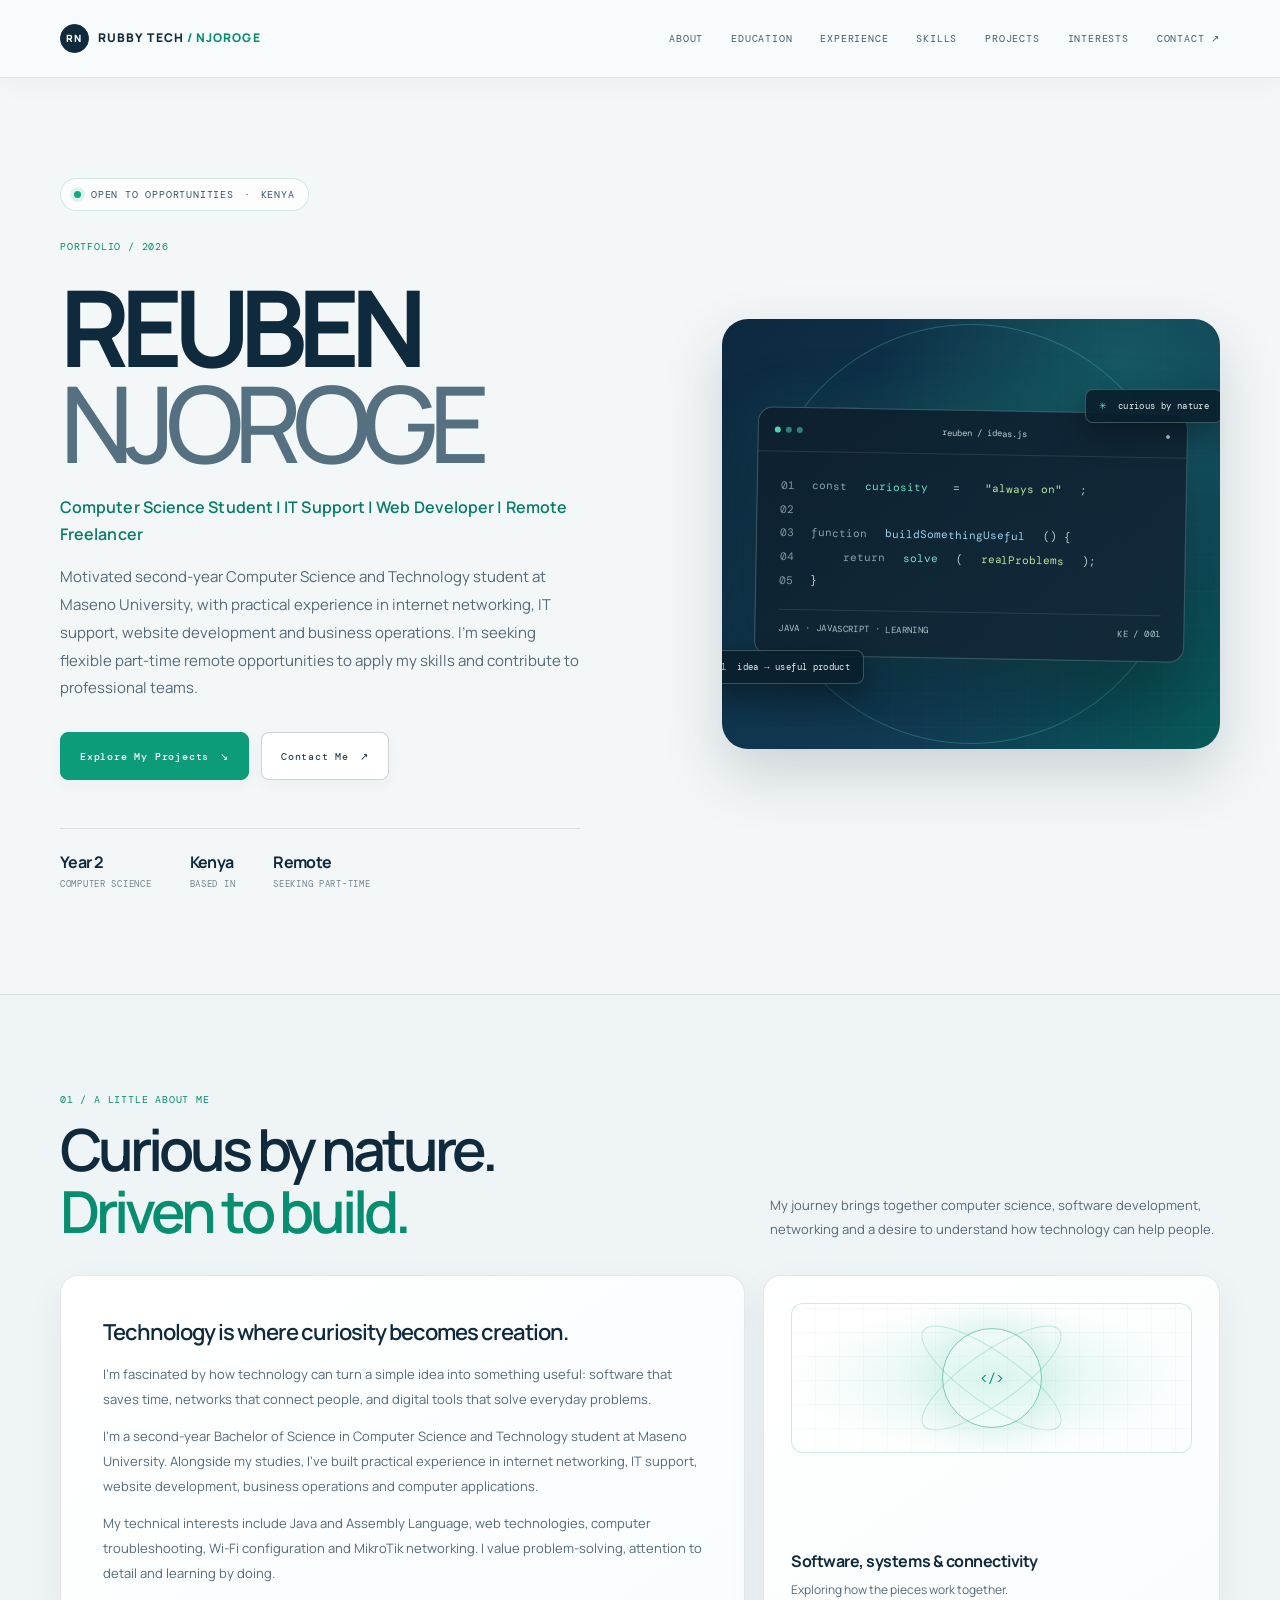
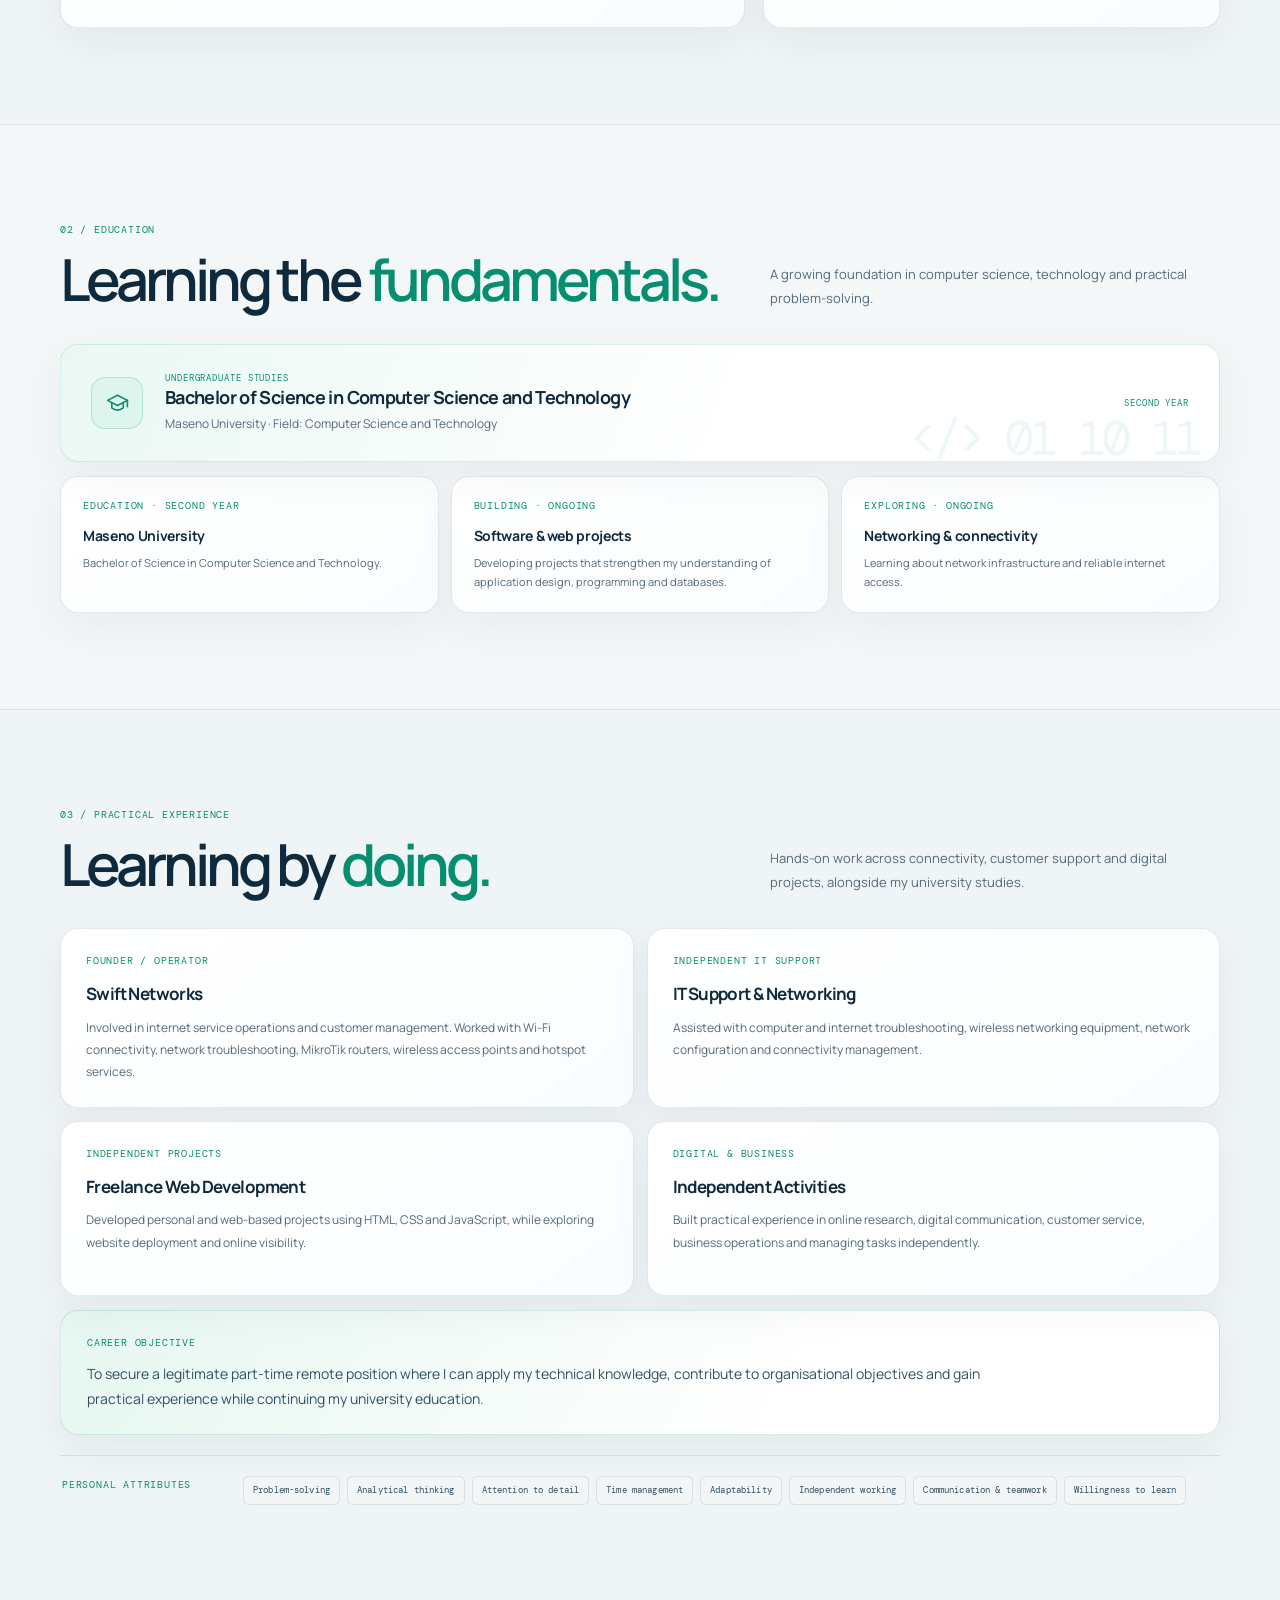
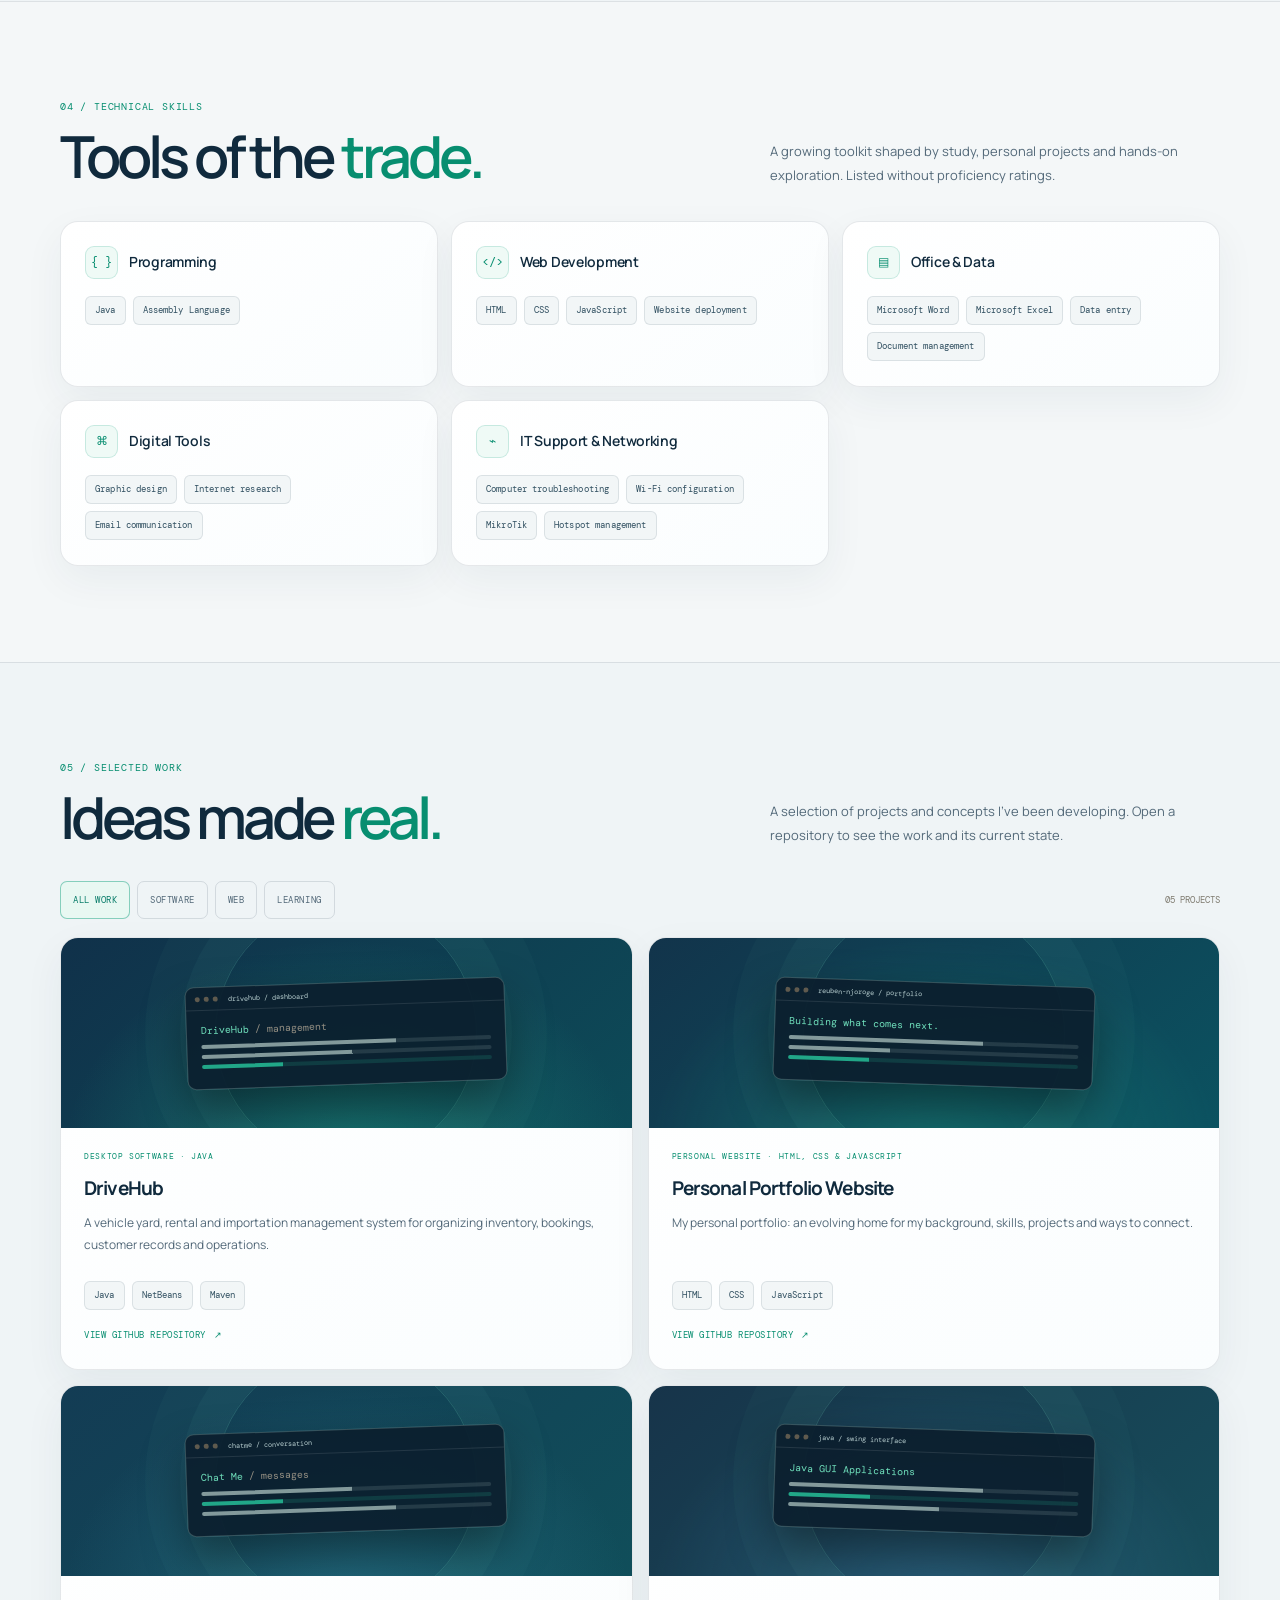
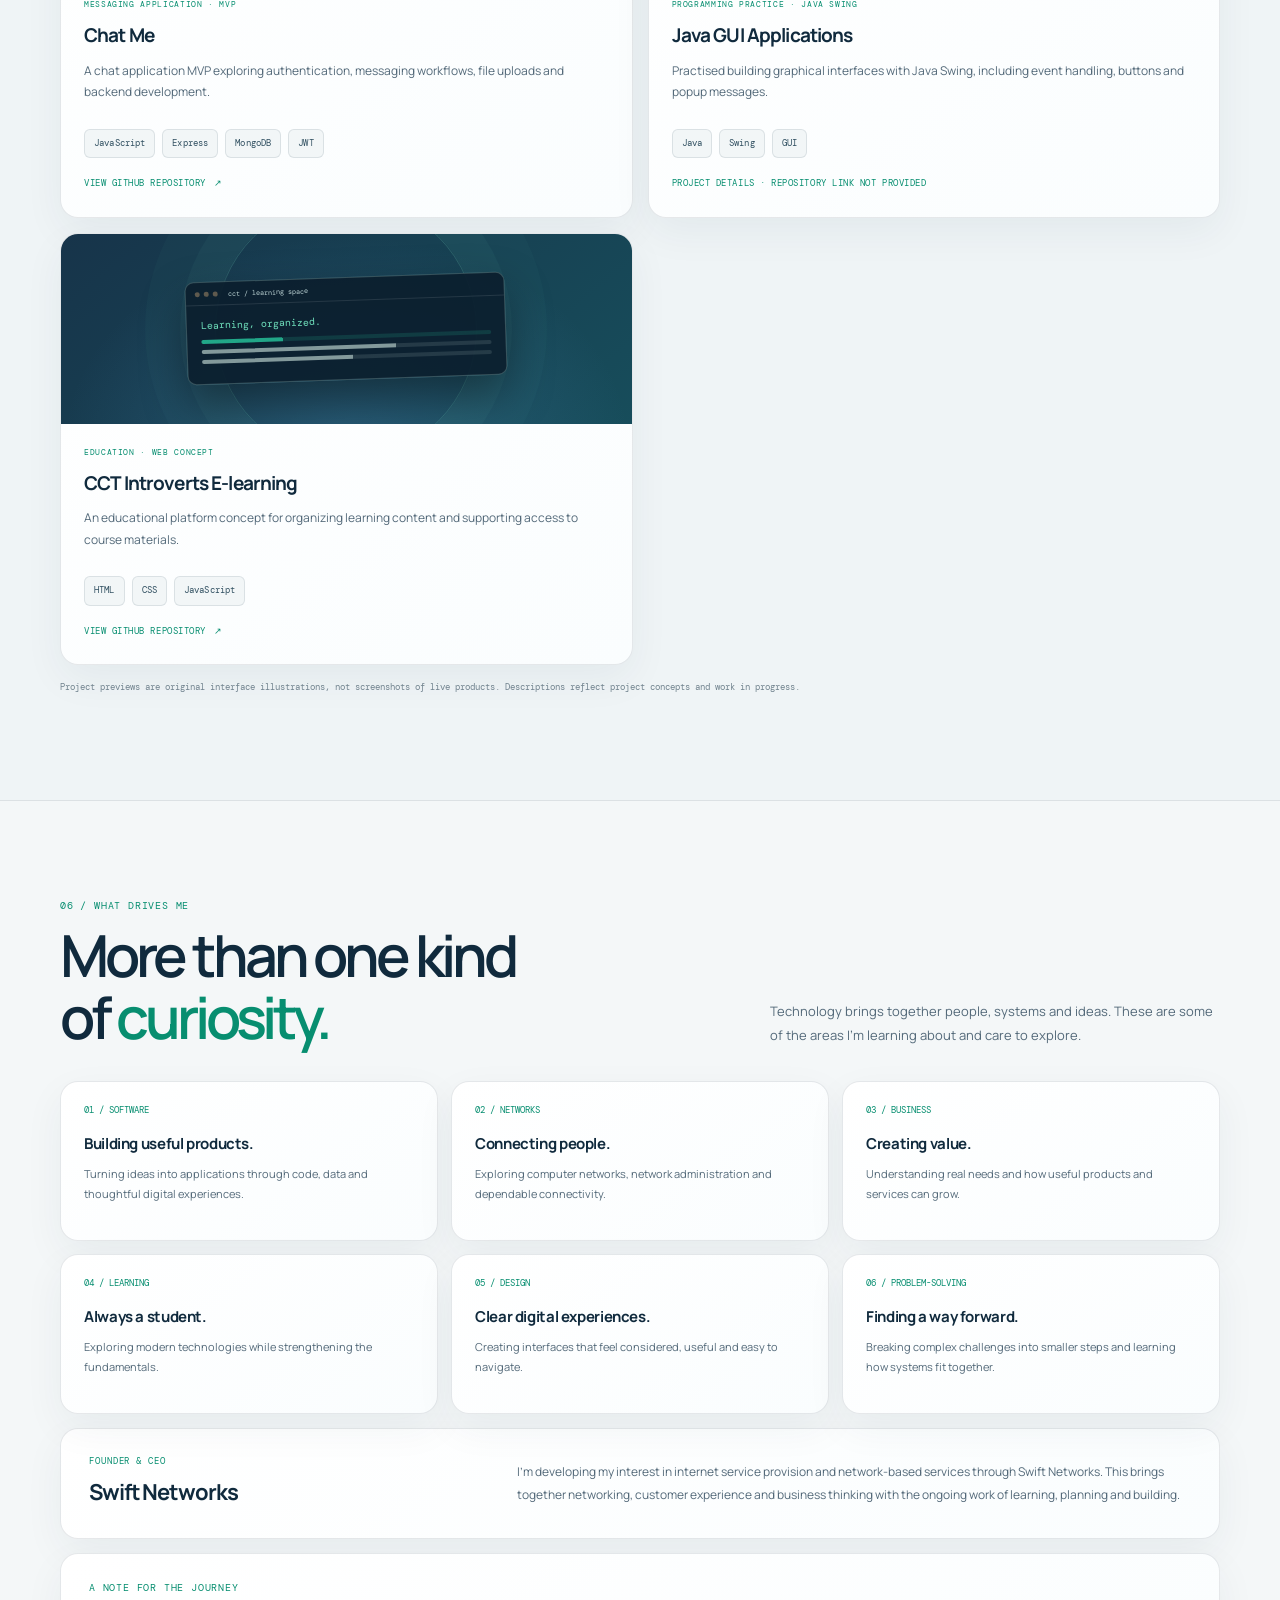
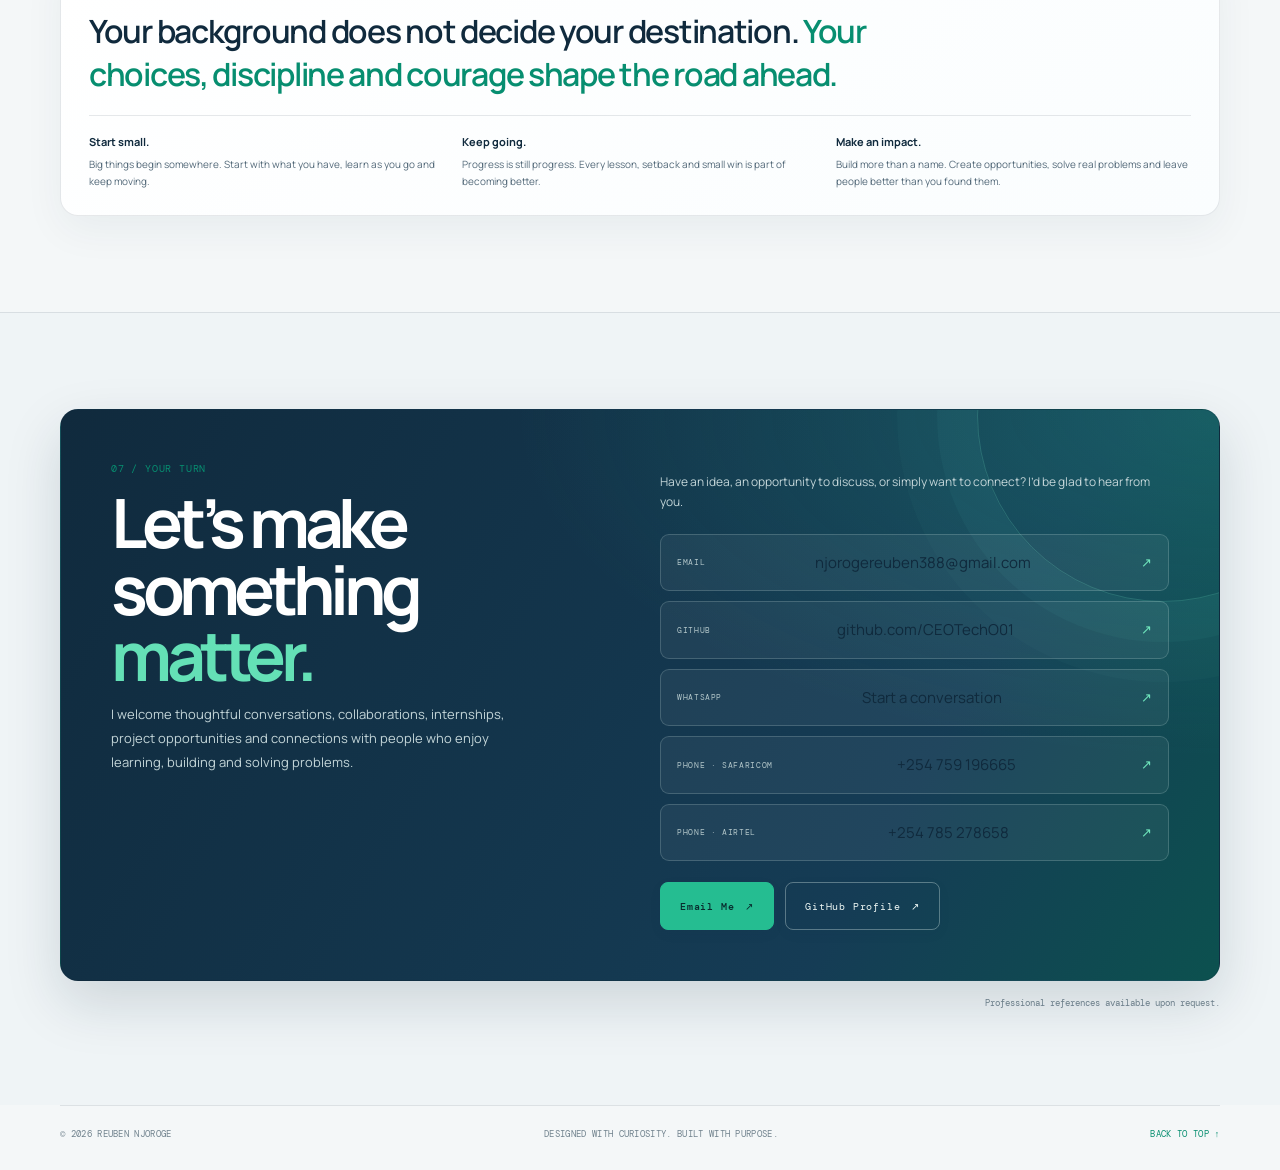
==== commit 622cb1ee: "Refresh portfolio with OPSWAT-inspired visual design" ====
--- a/index.html
+++ b/index.html
@@ -3,8 +3,8 @@
 <head>
   <meta charset="utf-8">
   <meta name="viewport" content="width=device-width, initial-scale=1">
-  <meta name="theme-color" content="#0f1314">
-  <meta name="color-scheme" content="dark">
+  <meta name="theme-color" content="#f4f7f8">
+  <meta name="color-scheme" content="light">
   <meta name="robots" content="index, follow, max-image-preview:large">
   <link rel="canonical" href="https://ceotecho01.github.io/CEOTechO01/">
   <meta name="description" content="Reuben Njoroge is a second-year Computer Science student at Maseno University with practical experience in IT support, networking, and web development. Open to flexible remote opportunities.">
@@ -17,12 +17,12 @@
   <meta property="og:image" content="https://ceotecho01.github.io/CEOTechO01/assets/portfolio-preview.png">
   <meta property="og:image:width" content="1200">
   <meta property="og:image:height" content="630">
-  <meta property="og:image:alt" content="Charcoal and teal portfolio preview for Reuben Njoroge, Computer Science student, IT support practitioner, and web developer.">
+  <meta property="og:image:alt" content="Clean navy, white, and green portfolio preview for Reuben Njoroge, Computer Science student, IT support practitioner, and web developer.">
   <meta name="twitter:card" content="summary_large_image">
   <meta name="twitter:title" content="Reuben Njoroge | Computer Science Student, IT Support &amp; Web Developer">
   <meta name="twitter:description" content="Second-year Computer Science student at Maseno University with practical experience in IT support, networking, and web development. Open to flexible remote opportunities.">
   <meta name="twitter:image" content="https://ceotecho01.github.io/CEOTechO01/assets/portfolio-preview.png">
-  <meta name="twitter:image:alt" content="Charcoal and teal portfolio preview for Reuben Njoroge, Computer Science student, IT support practitioner, and web developer.">
+  <meta name="twitter:image:alt" content="Clean navy, white, and green portfolio preview for Reuben Njoroge, Computer Science student, IT support practitioner, and web developer.">
   <title>Reuben Njoroge | Computer Science Student, IT Support &amp; Web Developer</title>
   <link rel="preconnect" href="https://fonts.googleapis.com">
   <link rel="preconnect" href="https://fonts.gstatic.com" crossorigin>
@@ -48,6 +48,47 @@
     @media(max-width:700px){.attributes-row{grid-template-columns:1fr}.experience-grid{grid-template-columns:1fr}.journey-grid{grid-template-columns:1fr}.mindset-notes{grid-template-columns:1fr;gap:12px}.wrap,.header-inner{width:calc(100% - 36px)}.site-header{height:68px}.menu-toggle{display:block}.nav{display:none;position:absolute;top:67px;left:0;right:0;padding:14px 18px 20px;background:rgba(18,18,16,.98);border-bottom:1px solid var(--line);box-shadow:0 16px 35px #0006;flex-wrap:wrap;gap:5px 20px}.nav.open{display:flex}.nav a{padding:9px 0;font-size:10px}.nav a:after{bottom:3px}.hero{grid-template-columns:1fr;gap:30px;padding-top:61px;padding-bottom:54px;min-height:auto}.hero h1{font-size:clamp(58px,14vw,92px)}.hero-art{min-height:340px;order:2}.editor{width:min(100%,420px)}.float-chip.one{top:23px;right:3px}.float-chip.two{bottom:32px;left:2px}.quick-facts{gap:23px;margin-top:34px}.section{padding:70px 0}.section-heading{display:block}.section-lead{margin-top:14px}.about-grid{grid-template-columns:1fr}.about-aside{min-height:255px}.education-card{grid-template-columns:auto 1fr;gap:14px;padding:22px}.education-label{grid-column:2}.skills-grid{grid-template-columns:repeat(2,minmax(0,1fr))}.project-toolbar{align-items:flex-start;flex-direction:column}.interests-grid{grid-template-columns:repeat(2,1fr)}.swift-card{grid-template-columns:1fr;gap:12px}.contact-panel{grid-template-columns:1fr;gap:18px}.contact-details{width:100%}}
     @media(max-width:480px){.mindset{padding:20px}.wrap,.header-inner{width:calc(100% - 30px)}.brand{font-size:10px}.hero{padding-top:48px}.hero-title{max-width:340px;line-height:1.7}.hero-intro{font-size:13px}.button{min-height:46px;padding:0 14px;font-size:9px}.hero-art{min-height:300px}.editor-body{padding:18px 14px;font-size:9px}.quick-facts{justify-content:space-between;gap:9px}.fact span{font-size:8px;letter-spacing:.03em}.section{padding:58px 0}.section-title{font-size:39px}.skills-grid{grid-template-columns:1fr}.skill-card{min-height:auto;padding:20px}.projects-grid{grid-template-columns:1fr}.project-visual{height:170px}.interests-grid{grid-template-columns:1fr}.interest{min-height:auto}.education-card{padding:18px}.education-card h3{font-size:15px}.contact-panel{padding:23px 19px}.contact-copy h2{font-size:48px}.footer{flex-direction:column;gap:7px}}
     @media(prefers-reduced-motion:reduce){*,*::before,*::after{scroll-behavior:auto!important;animation-duration:.01ms!important;animation-iteration-count:1!important;transition-duration:.01ms!important}.reveal{opacity:1;transform:none}}
+
+    /* OPSWAT Academy-inspired visual refresh: bright, editorial, and technology-led. */
+    :root{color-scheme:light;--bg:#f4f7f8;--bg-soft:#eaf0f3;--panel:#fff;--panel-hi:#f6fafb;--line:rgba(10,35,54,.11);--line-strong:rgba(10,35,54,.2);--text:#102a3d;--muted:#536979;--subtle:#71838e;--gold:#0d9c7a;--gold-bright:#26c49b;--gold-wash:rgba(13,156,122,.09);--radius:18px;--wrap:1160px}
+    html,body{background:var(--bg);color:var(--text)}
+    body:before{background:radial-gradient(ellipse at 82% 6%,rgba(38,196,155,.13),transparent 30%),radial-gradient(ellipse at 3% 28%,rgba(39,120,173,.065),transparent 32%)}
+    .site-header{background:rgba(248,251,252,.92);border-color:rgba(10,35,54,.1);box-shadow:0 6px 24px rgba(12,39,58,.035)}
+    .brand{color:#102a3d}.brand-mark{background:#102a3d;border-color:#102a3d;color:#fff}.brand span:last-child{color:#078e70}
+    .nav a{color:#425d6d}.nav a:hover,.nav a:focus-visible{color:#078e70}.nav a:after{background:#0d9c7a}
+    .menu-toggle{color:#102a3d;border-color:rgba(10,35,54,.22)}
+    .hero{position:relative;isolation:isolate;min-height:650px;gap:clamp(38px,6vw,78px);padding-top:58px;padding-bottom:62px}
+    .hero-copy{padding:42px 0}.availability{padding:9px 13px;border:1px solid rgba(13,156,122,.2);border-radius:999px;background:rgba(255,255,255,.76);color:#355667}.availability-dot{background:#12a881;box-shadow:0 0 0 4px rgba(18,168,129,.13)}
+    .eyebrow,.section-index{color:#078e70}.hero h1{color:#102a3d}.hero h1 span{color:#547081}.hero-title{color:#087c69}.hero-intro{color:#536979}.hero-intro strong{color:#102a3d}
+    .button{border-color:rgba(16,42,61,.2);color:#102a3d;background:#fff;box-shadow:0 4px 14px rgba(13,43,63,.045)}
+    .button:hover,.button:focus-visible{border-color:#0d9c7a;color:#087c69;background:#f4fffb}.button-primary,.button-primary:hover,.button-primary:focus-visible{background:#0d9c7a;border-color:#0d9c7a;color:#fff}.button-primary:hover,.button-primary:focus-visible{background:#087b65;border-color:#087b65}
+    .hero-art{overflow:hidden;border-radius:26px;background:radial-gradient(ellipse at 80% 10%,rgba(38,196,155,.24),transparent 43%),linear-gradient(135deg,#0d2940 2%,#123b55 65%,#075c5a);box-shadow:0 25px 60px rgba(16,42,61,.18)}
+    .hero-art:before{content:"";position:absolute;inset:0;opacity:.18;background-image:linear-gradient(rgba(255,255,255,.13) 1px,transparent 1px),linear-gradient(90deg,rgba(255,255,255,.13) 1px,transparent 1px);background-size:34px 34px;mask-image:linear-gradient(115deg,transparent 5%,#000 100%)}
+    .halo{border-color:rgba(110,244,207,.24);background:radial-gradient(circle,rgba(38,196,155,.18),rgba(38,196,155,.04) 45%,transparent 70%)}.halo:before,.halo:after{border-color:rgba(110,244,207,.15)}
+    .editor{background:linear-gradient(145deg,rgba(13,32,47,.97),rgba(18,42,57,.97));border-color:rgba(204,255,239,.23);box-shadow:0 32px 75px rgba(0,0,0,.32),0 0 65px rgba(38,196,155,.13)}
+    .editor-top{border-color:rgba(255,255,255,.1);color:#b6c9cf}.window-dots i{background:#2b8279}.window-dots i:first-child{background:#4ed3aa}.editor-body{color:#c2d1d1}.line-no{color:#7e9a9e}.code-muted{color:#86a4aa}.code-gold{color:#69e3c0}.code-green{color:#b7e59d}.code-blue{color:#9fd2f0}.code-purple{color:#80d9d5}.editor-foot{border-color:rgba(255,255,255,.1);color:#abc1c5}
+    .float-chip{border-color:rgba(211,255,241,.24);background:rgba(9,31,45,.91);color:#e6f2ef}.float-chip b{color:#63e1ba}
+    .quick-facts{border-color:rgba(16,42,61,.12)}.fact strong{color:#102a3d}.fact span{color:#71838e}
+    .section{border-color:rgba(10,35,54,.1)}.section:nth-of-type(even){background:rgba(232,240,243,.48)}
+    .section-title{color:#102a3d}.section-title em{color:#078e70}.section-lead{color:#536979}
+    .panel{border-color:rgba(10,35,54,.1);background:linear-gradient(145deg,#fff,#fafdfe);box-shadow:0 14px 40px rgba(15,47,68,.055)}
+    .about-copy h3,.aside-caption strong,.education-card h3,.skill-head h3,.project-info h3,.journey-card h3,.experience-card h3,.interest h3,.swift-card h3{color:#102a3d}
+    .about-copy p,.education-card p,.journey-card p,.experience-card p,.interest p,.swift-card p{color:#536979}
+    .aside-art{border-color:rgba(13,156,122,.2);background:radial-gradient(ellipse at 50% 50%,rgba(38,196,155,.16),transparent 70%),repeating-linear-gradient(0deg,transparent 0 23px,rgba(16,42,61,.045) 24px),repeating-linear-gradient(90deg,transparent 0 23px,rgba(16,42,61,.045) 24px)}
+    .network-orbit{border-color:rgba(13,156,122,.5);color:#078e70;box-shadow:0 0 50px rgba(13,156,122,.14)}.network-orbit:before,.network-orbit:after{border-color:rgba(13,156,122,.22)}
+    .education-card{border-color:rgba(13,156,122,.15);background:linear-gradient(110deg,#eaf8f3,#fff 60%)}.education-card:after{color:rgba(13,156,122,.075)}.cap-icon{border-color:rgba(13,156,122,.22);background:#def5ed;color:#078e70}.education-label{color:#078e70}
+    .skill-card:hover{border-color:rgba(13,156,122,.3);background:linear-gradient(145deg,#fff,#f1fbf7)}.skill-icon{border-color:rgba(13,156,122,.18);background:#effaf6;color:#078e70}.tag{border-color:rgba(16,42,61,.1);background:#f2f6f7;color:#315061}
+    .filter{border-color:rgba(16,42,61,.13);color:#536979}.filter:hover,.filter:focus-visible,.filter[aria-pressed="true"]{border-color:rgba(13,156,122,.45);background:#e8f8f2;color:#087c69}
+    .project-card:hover{border-color:rgba(13,156,122,.3);box-shadow:0 18px 50px rgba(13,43,63,.1)}.project-visual{background:linear-gradient(135deg,#12344b,#0b5260)}.project-visual.drive{background:radial-gradient(ellipse at 50% 115%,rgba(38,196,155,.35),transparent 70%),linear-gradient(140deg,#10314a,#0d4b58)}.project-visual.chat{background:radial-gradient(ellipse at 50% 110%,rgba(68,170,198,.3),transparent 70%),linear-gradient(140deg,#133c54,#104e5a)}.project-visual.portfolio{background:radial-gradient(ellipse at 50% 110%,rgba(38,196,155,.28),transparent 70%),linear-gradient(140deg,#12344b,#0b5260)}.project-visual.learn{background:radial-gradient(ellipse at 50% 110%,rgba(84,151,205,.28),transparent 70%),linear-gradient(140deg,#17344a,#174d5b)}.project-visual:before{border-color:rgba(139,245,211,.17);box-shadow:0 0 0 35px rgba(139,245,211,.035),0 0 0 70px rgba(139,245,211,.025)}
+    .preview-window{border-color:rgba(211,255,241,.22);background:rgba(11,31,46,.93)}.preview-bar{border-color:rgba(255,255,255,.1);color:#bad1d2}.preview-title{color:#70e1bd}.preview-line{background:linear-gradient(90deg,rgba(217,240,232,.58) var(--w,67%),rgba(217,240,232,.12) var(--w,67%))}.preview-line.gold{background:linear-gradient(90deg,rgba(38,196,155,.82) 28%,rgba(38,196,155,.16) 28%)}.project-type{color:#078e70}.project-info p{color:#536979}.project-link{color:#078e70}.project-link:hover{color:#075e50}.project-note{color:#71838e}
+    .interest:hover,.experience-card:hover{border-color:rgba(13,156,122,.26)}.interest-index{color:#078e70}.swift-label{color:#078e70}.objective-card{border-color:rgba(13,156,122,.17);background:linear-gradient(120deg,#e6f7f0,#fff 65%)}.objective-card p{color:#315061}.attributes-row{border-color:rgba(10,35,54,.1)}.references-note{color:#71838e}
+    .mindset blockquote{color:#102a3d}.mindset blockquote em{color:#078e70}.mindset-notes{border-color:rgba(10,35,54,.1)}.mindset-notes strong{color:#102a3d}.mindset-notes span{color:#536979}
+    .contact-panel{background:radial-gradient(ellipse at 100% 0%,rgba(38,196,155,.23),transparent 43%),linear-gradient(120deg,#102a3d,#153c55 72%,#0c514f);border-color:rgba(16,42,61,.22);box-shadow:0 22px 55px rgba(16,42,61,.15)}.contact-panel:before{border-color:rgba(120,240,205,.2);box-shadow:0 0 0 40px rgba(120,240,205,.035),0 0 0 80px rgba(120,240,205,.025)}.contact-copy h2{color:#fff}.contact-copy h2 em{color:#64e0b6}.contact-copy>p,.contact-details>p{color:#c3d5d8}.contact-list{position:relative}.contact-item{border-color:rgba(220,244,240,.19);background:rgba(255,255,255,.055)}.contact-item:hover{border-color:rgba(112,235,195,.52);background:rgba(38,196,155,.12)}.contact-item span:first-child{color:#b2c6c9}.contact-item span:last-child{color:#f2faf7}.contact-item .arrow{color:#70e7bd!important}.contact-panel .button{background:transparent;color:#eff8f5;border-color:rgba(235,250,246,.32)}.contact-panel .button-primary,.contact-panel .button-primary:hover,.contact-panel .button-primary:focus-visible{background:#25bd91;border-color:#25bd91;color:#082b2d}.contact-panel .button:hover{border-color:#70e7bd;color:#70e7bd}.contact-panel .button-primary:hover{background:#62e1b7;color:#082b2d}
+    .footer{border-color:rgba(10,35,54,.1);color:#71838e}.footer a{color:#078e70}.footer a:hover{color:#075e50}
+    .skip-link{background:#0d9c7a;color:#fff}.reveal{transition:opacity .55s ease,transform .55s ease}:focus-visible{outline-color:#078e70}::selection{background:#b9f1dc;color:#102a3d}
+    @media(max-width:700px){.hero{padding-top:42px}.hero-copy{padding:20px 0 0}.hero-art{min-height:340px}.nav{background:rgba(248,251,252,.98);border-color:rgba(10,35,54,.12);box-shadow:0 16px 35px rgba(13,43,63,.12)}.nav a{color:#425d6d}}
+    @media(max-width:480px){.hero{padding-top:30px}.hero-art{border-radius:20px}.editor{max-width:calc(100% - 20px)}.float-chip{font-size:8px}.section:nth-of-type(even){background:rgba(232,240,243,.55)}}
+
   </style>
   <script type="application/ld+json">
   {
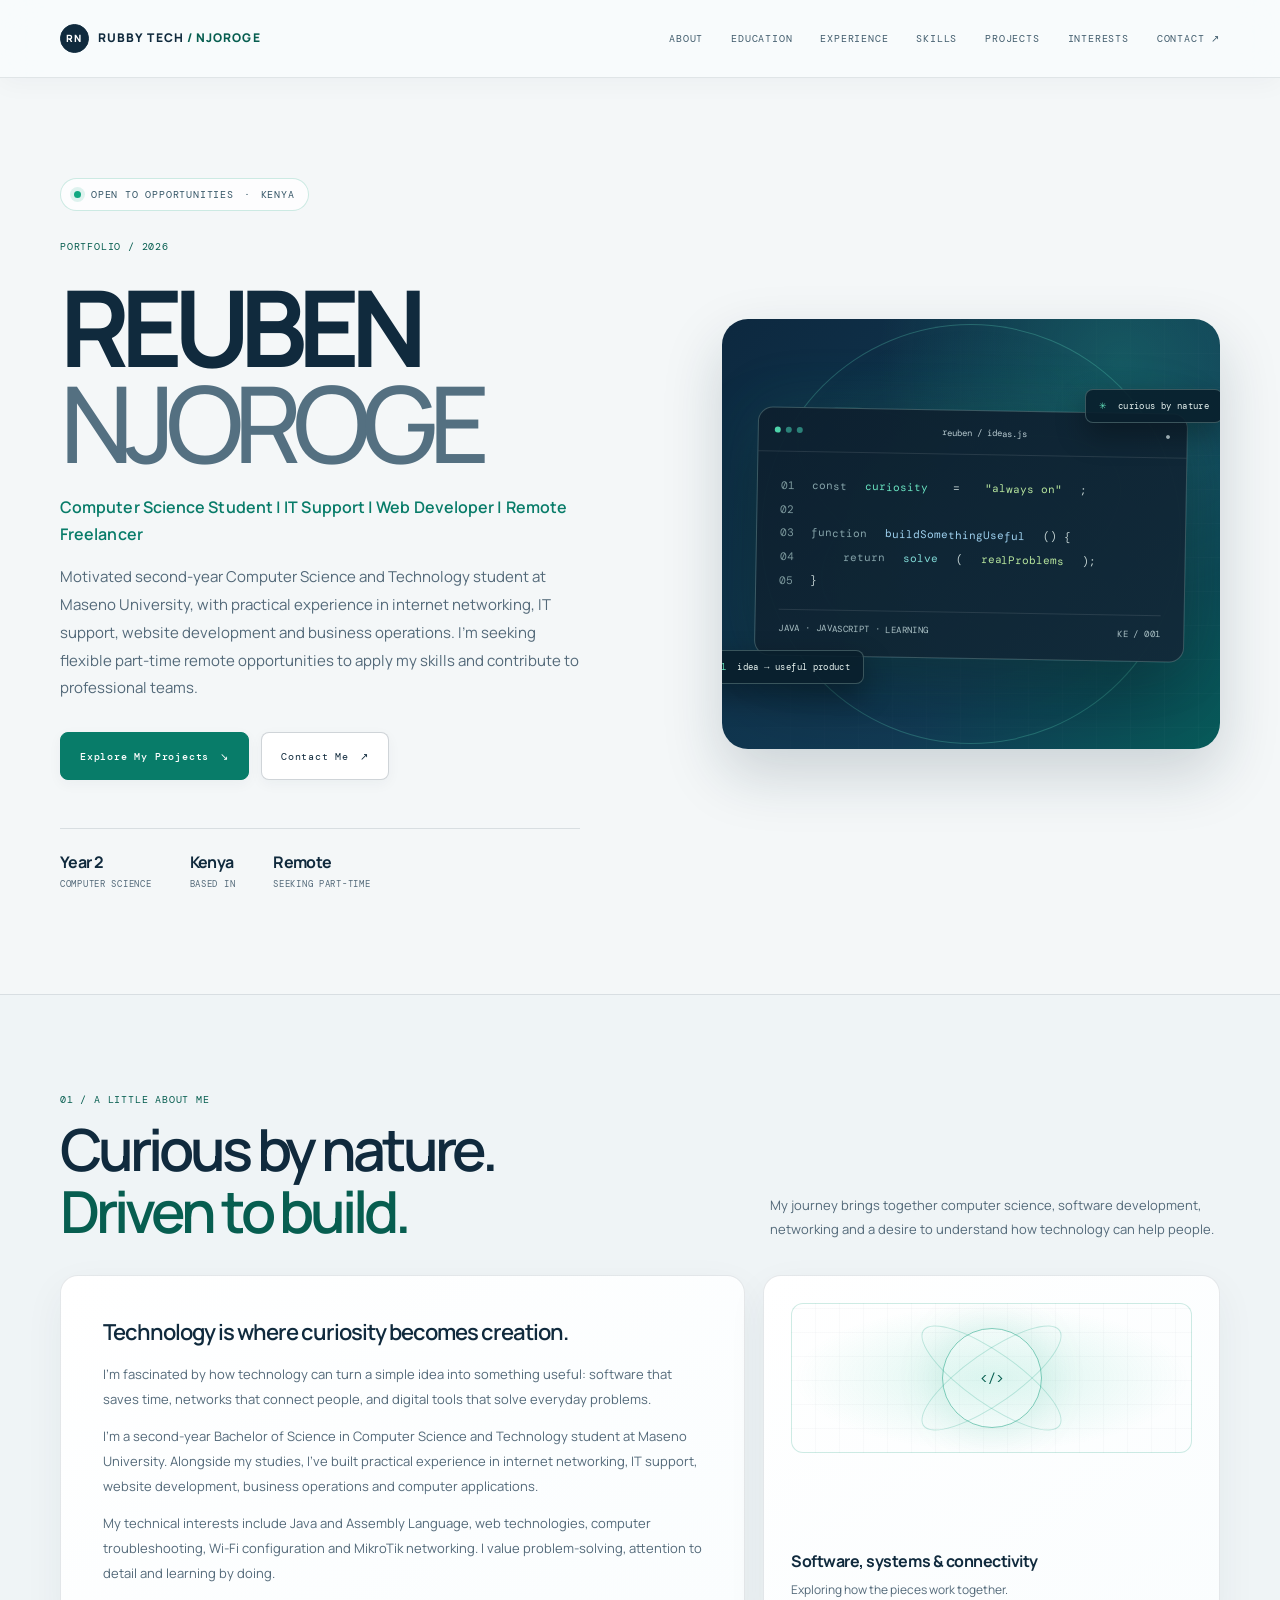
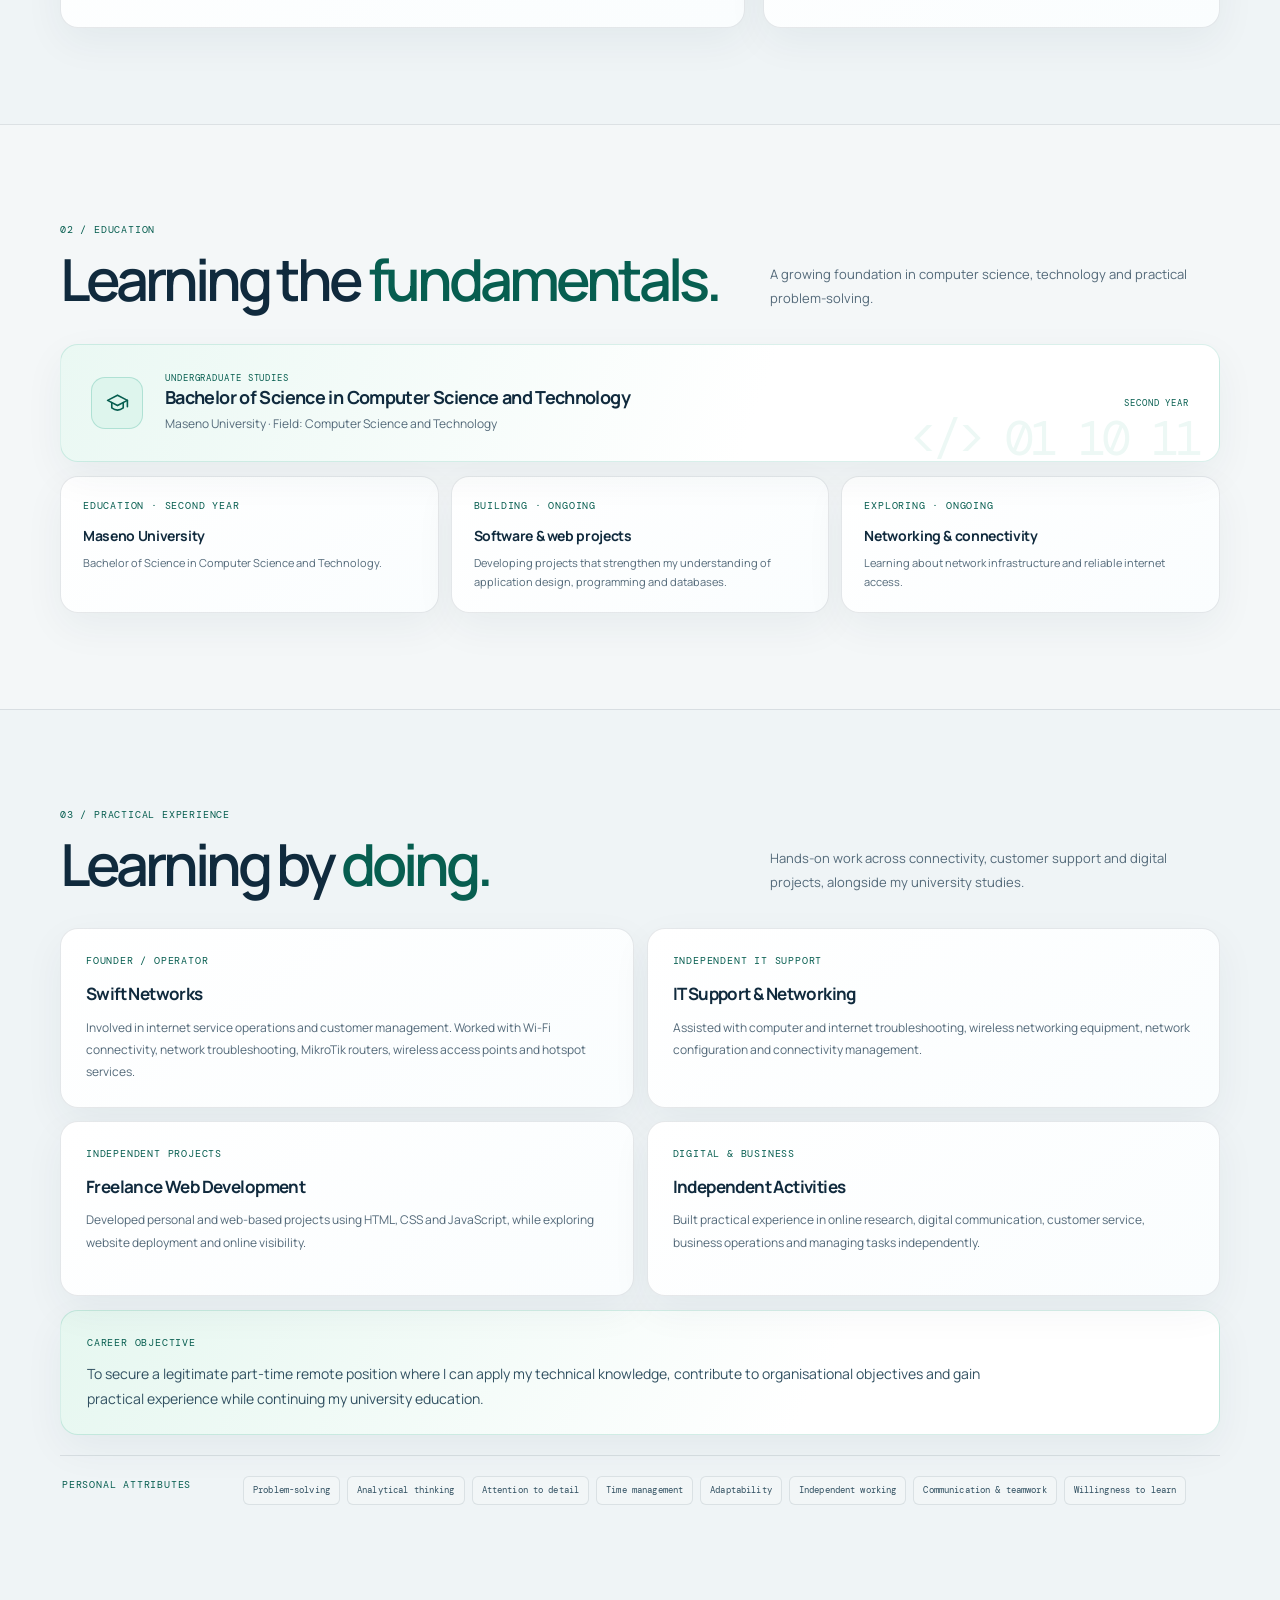
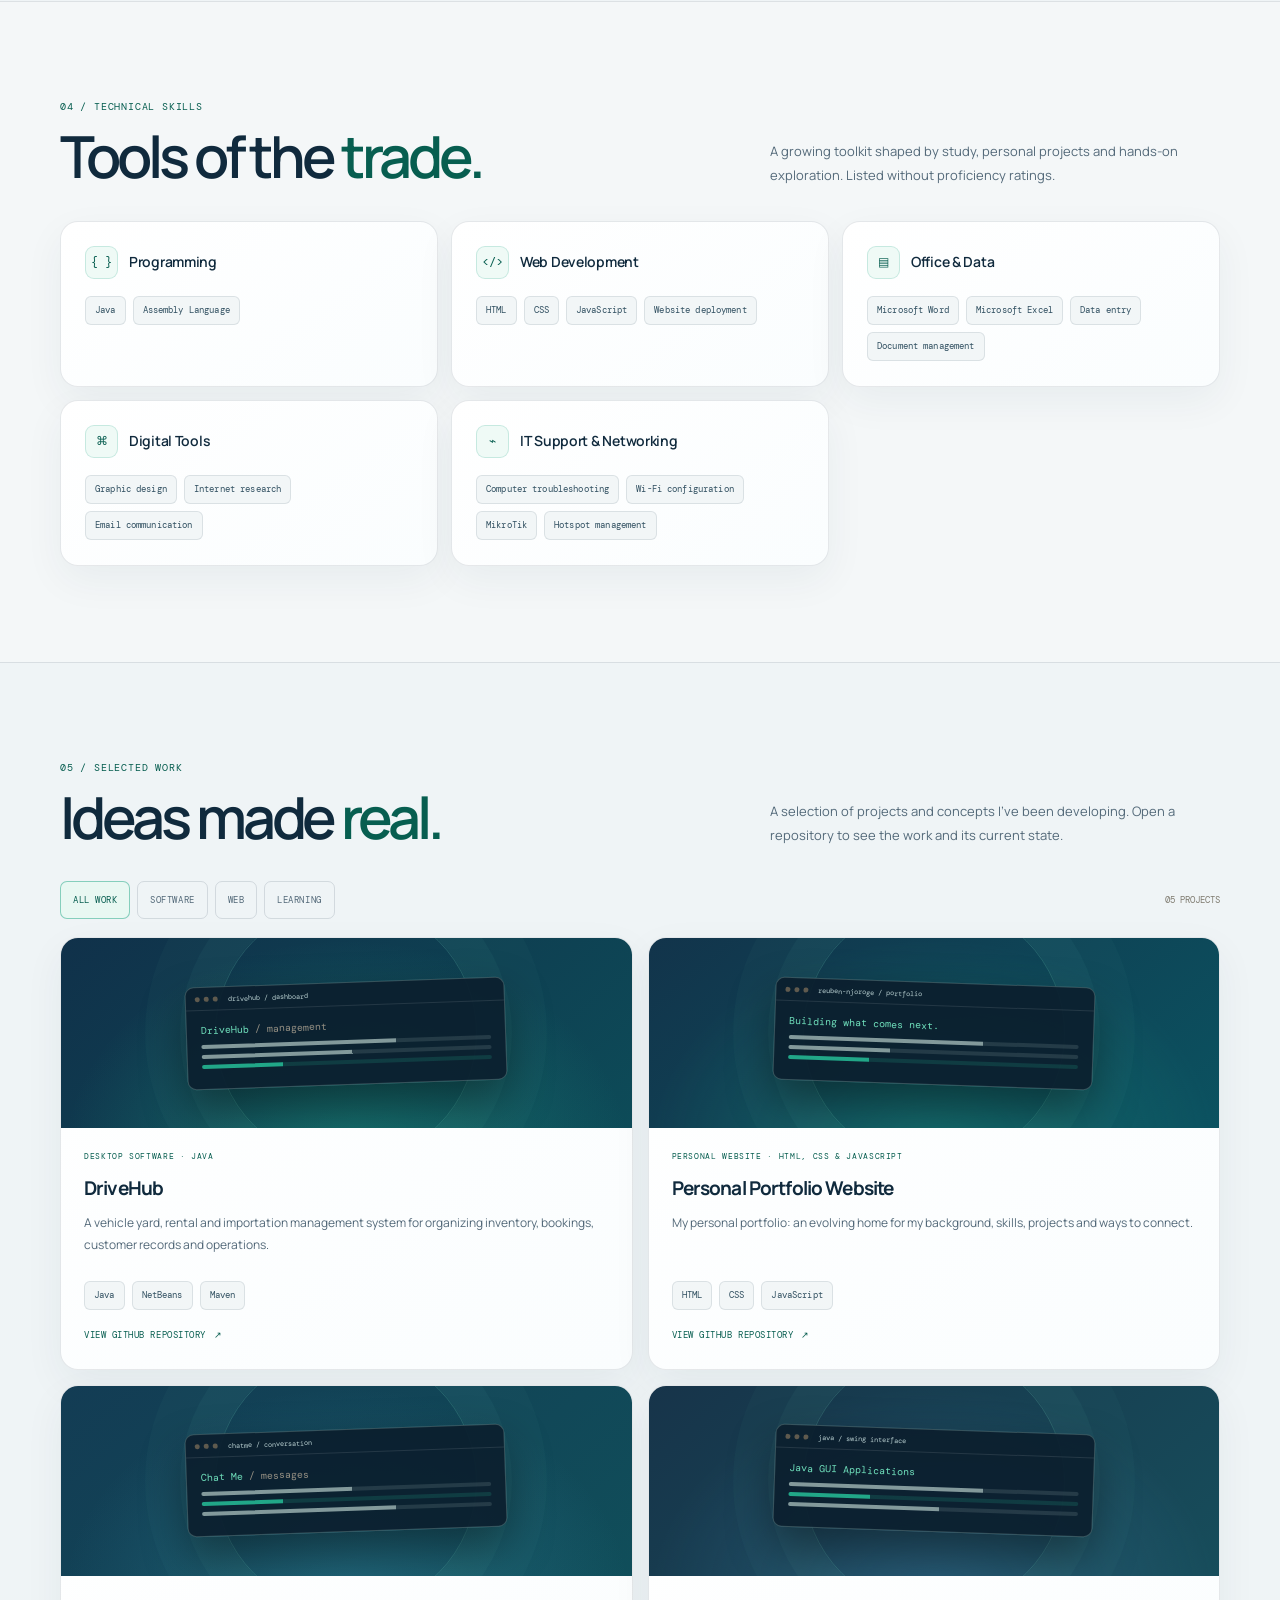
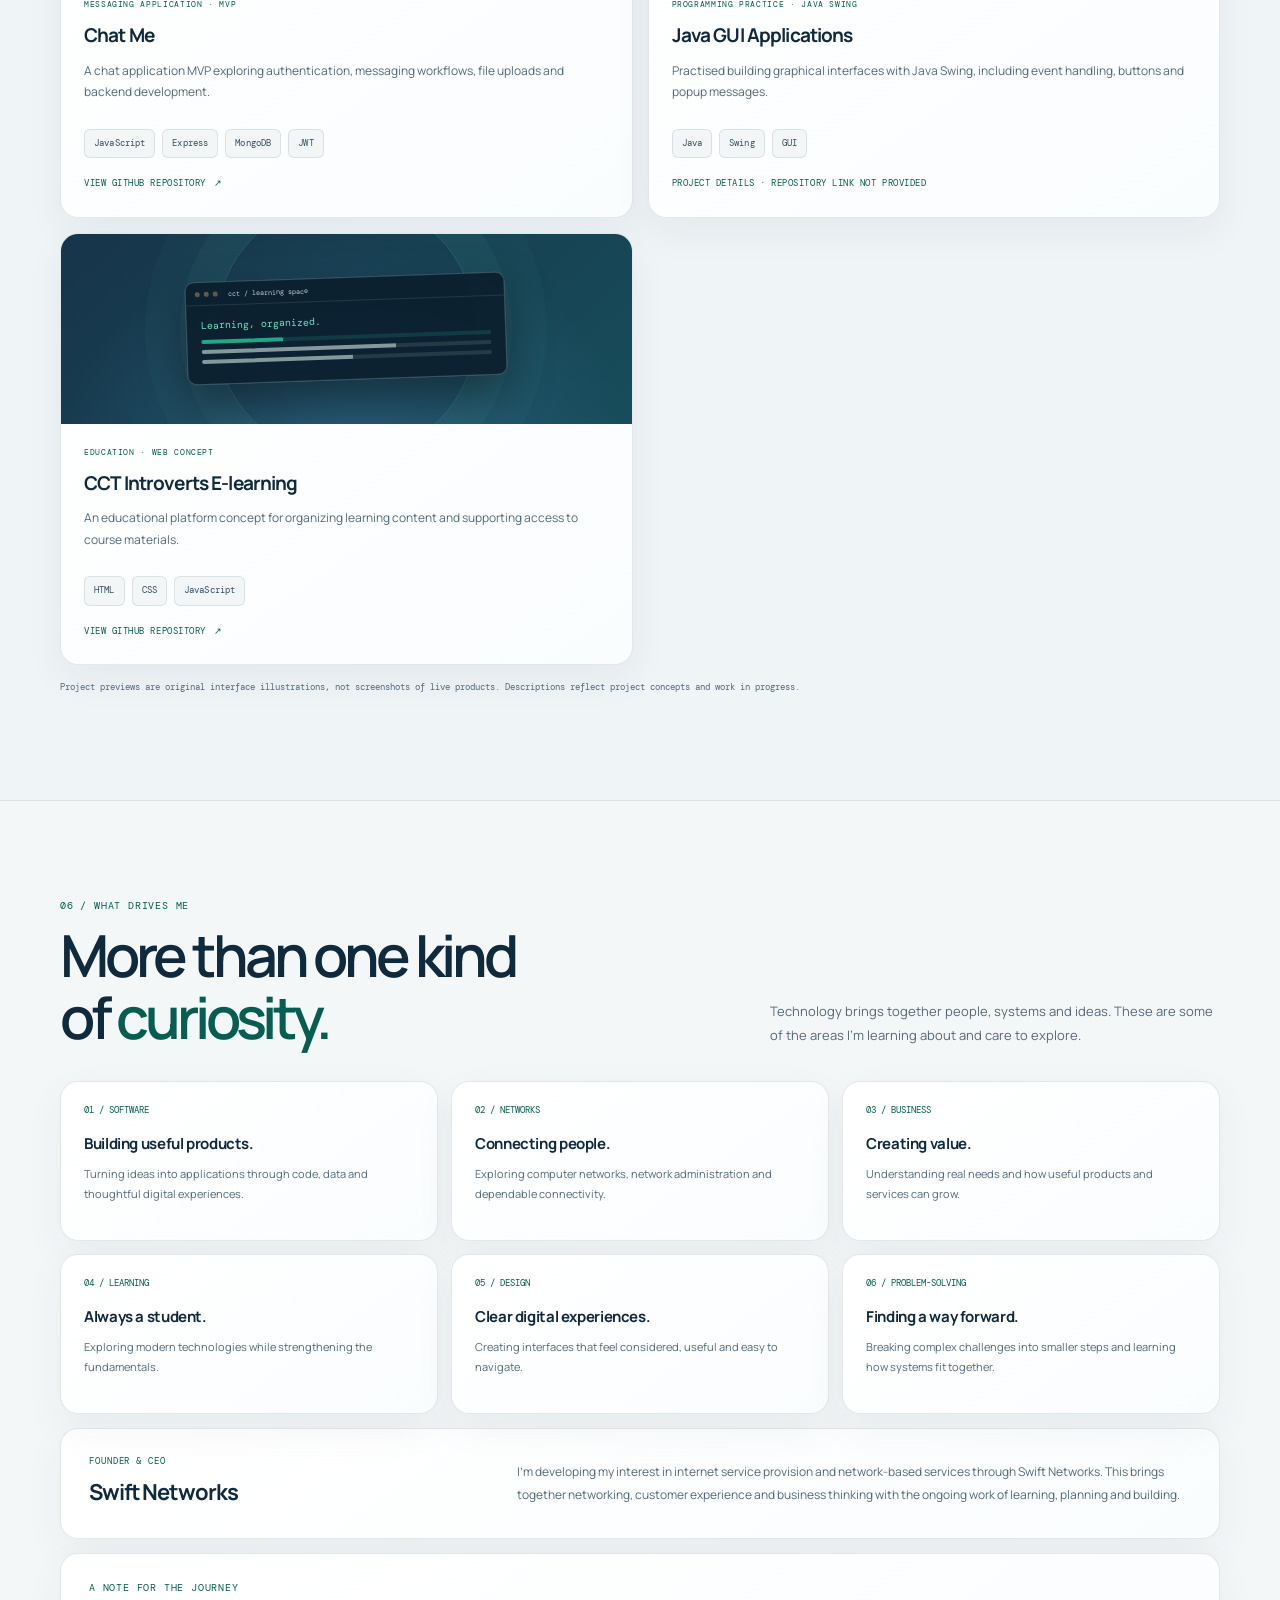
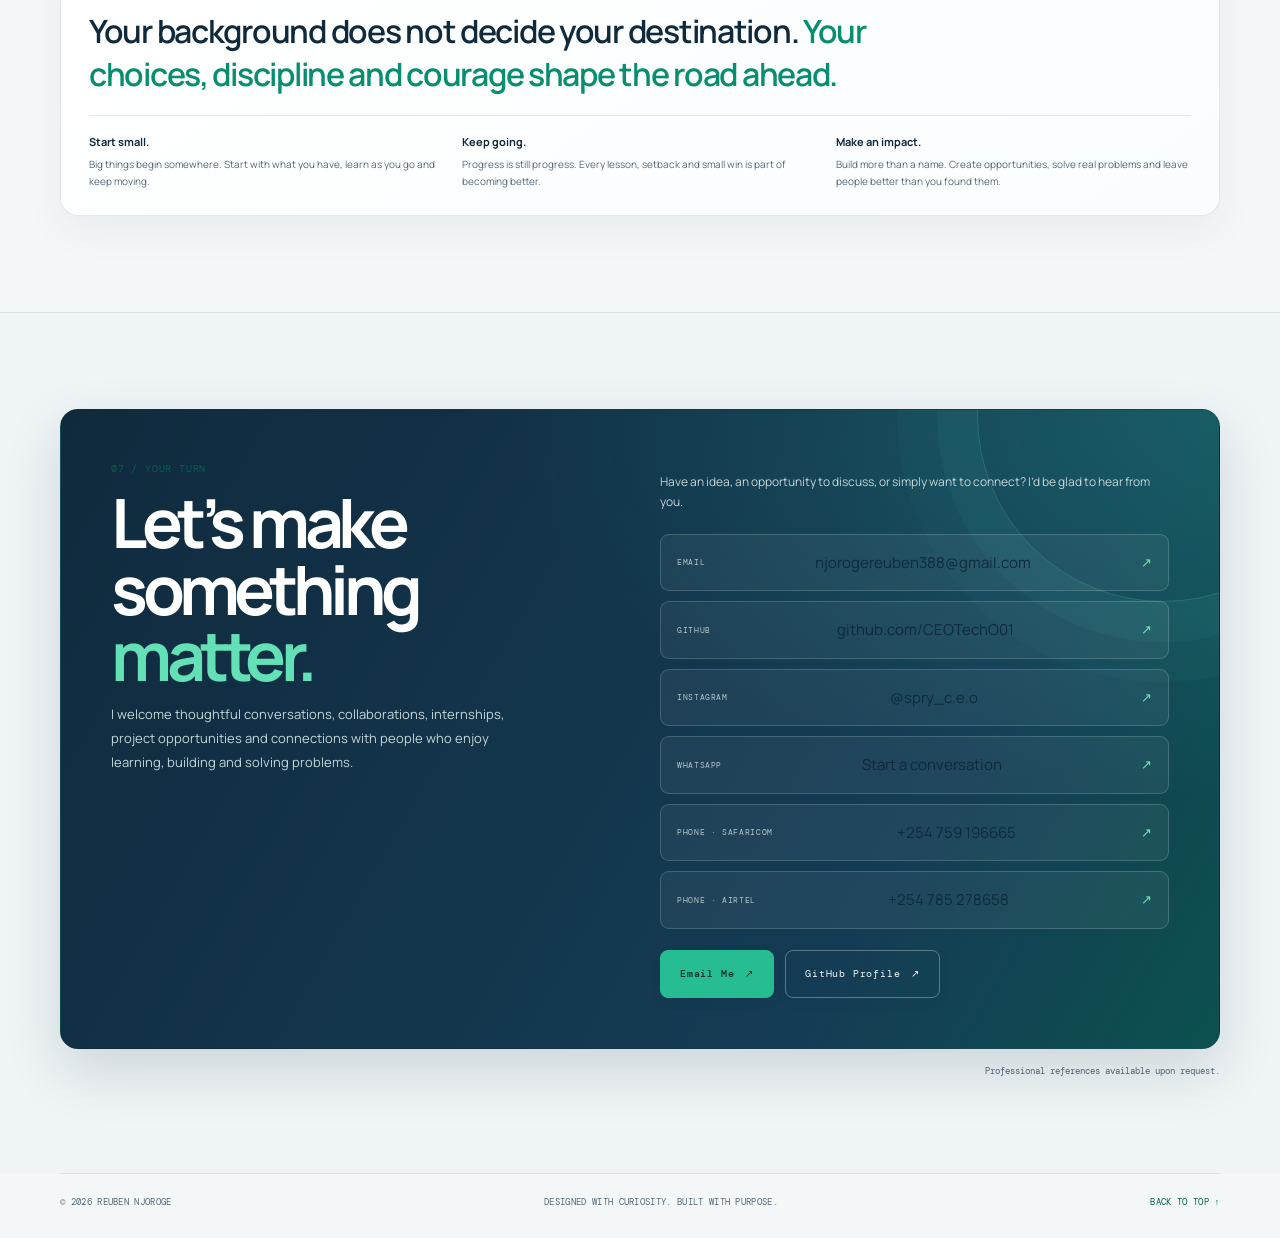
==== commit 876cc3e9: "Improve accessibility contrast and add Instagram contact link" ====
--- a/index.html
+++ b/index.html
@@ -89,6 +89,20 @@
     @media(max-width:700px){.hero{padding-top:42px}.hero-copy{padding:20px 0 0}.hero-art{min-height:340px}.nav{background:rgba(248,251,252,.98);border-color:rgba(10,35,54,.12);box-shadow:0 16px 35px rgba(13,43,63,.12)}.nav a{color:#425d6d}}
     @media(max-width:480px){.hero{padding-top:30px}.hero-art{border-radius:20px}.editor{max-width:calc(100% - 20px)}.float-chip{font-size:8px}.section:nth-of-type(even){background:rgba(232,240,243,.55)}}
 
+
+    /* Accessibility refinements: stronger small-text contrast and visible keyboard focus. */
+    .brand span:last-child,.nav a:hover,.nav a:focus-visible,.eyebrow,.section-index,
+    .section-title em,.network-orbit,.education-label,.cap-icon,.skill-icon,
+    .filter:hover,.filter:focus-visible,.filter[aria-pressed="true"],.project-type,
+    .project-link,.project-link:hover,.interest-index,.swift-label,.footer a,.footer a:hover,
+    :focus-visible{color:#075e50}
+    .fact span,.project-note,.references-note,.footer{color:#536979}
+    .button-primary,.button-primary:hover,.button-primary:focus-visible,
+    .skip-link{background:#087c69;border-color:#087c69;color:#fff}
+    .button-primary:hover,.button-primary:focus-visible{background:#075e50;border-color:#075e50;color:#fff}
+    .skip-link:focus{background:#087c69;color:#fff}
+    .contact-panel a:focus-visible{outline-color:#fff}
+    @media(prefers-reduced-motion:reduce){html{scroll-behavior:auto!important}}
   </style>
   <script type="application/ld+json">
   {
@@ -120,7 +134,7 @@
         "jobTitle": "Computer Science Student | IT Support | Web Developer | Remote Freelancer",
         "affiliation": {"@type": "CollegeOrUniversity", "name": "Maseno University"},
         "knowsAbout": ["Java programming", "Assembly Language", "Web development", "IT support", "Computer networking"],
-        "sameAs": ["https://github.com/CEOTechO01"],
+        "sameAs": ["https://github.com/CEOTechO01", "https://www.instagram.com/spry_c.e.o/"],
         "mainEntityOfPage": {"@id": "https://ceotecho01.github.io/CEOTechO01/#webpage"}
       }
     ]
@@ -265,6 +279,7 @@
           <div class="contact-details"><p>Have an idea, an opportunity to discuss, or simply want to connect? I’d be glad to hear from you.</p><div class="contact-list">
             <a class="contact-item" href="mailto:njorogereuben388@gmail.com"><span>Email</span><span>njorogereuben388@gmail.com</span><span class="arrow" aria-hidden="true">↗</span></a>
             <a class="contact-item" href="https://github.com/CEOTechO01" target="_blank" rel="noopener noreferrer"><span>GitHub</span><span>github.com/CEOTechO01</span><span class="arrow" aria-hidden="true">↗</span></a>
+            <a class="contact-item" href="https://www.instagram.com/spry_c.e.o/" target="_blank" rel="noopener noreferrer"><span>Instagram</span><span>@spry_c.e.o</span><span class="arrow" aria-hidden="true">↗</span></a>
             <a class="contact-item" href="https://wa.me/254759196665?text=Hi%20Reuben%2C%20I%20visited%20your%20portfolio%20and%20would%20like%20to%20connect." target="_blank" rel="noopener noreferrer"><span>WhatsApp</span><span>Start a conversation</span><span class="arrow" aria-hidden="true">↗</span></a>
             <a class="contact-item" href="tel:+254759196665"><span>Phone · Safaricom</span><span>+254 759 196665</span><span class="arrow" aria-hidden="true">↗</span></a>
             <a class="contact-item" href="tel:+254785278658"><span>Phone · Airtel</span><span>+254 785 278658</span><span class="arrow" aria-hidden="true">↗</span></a>
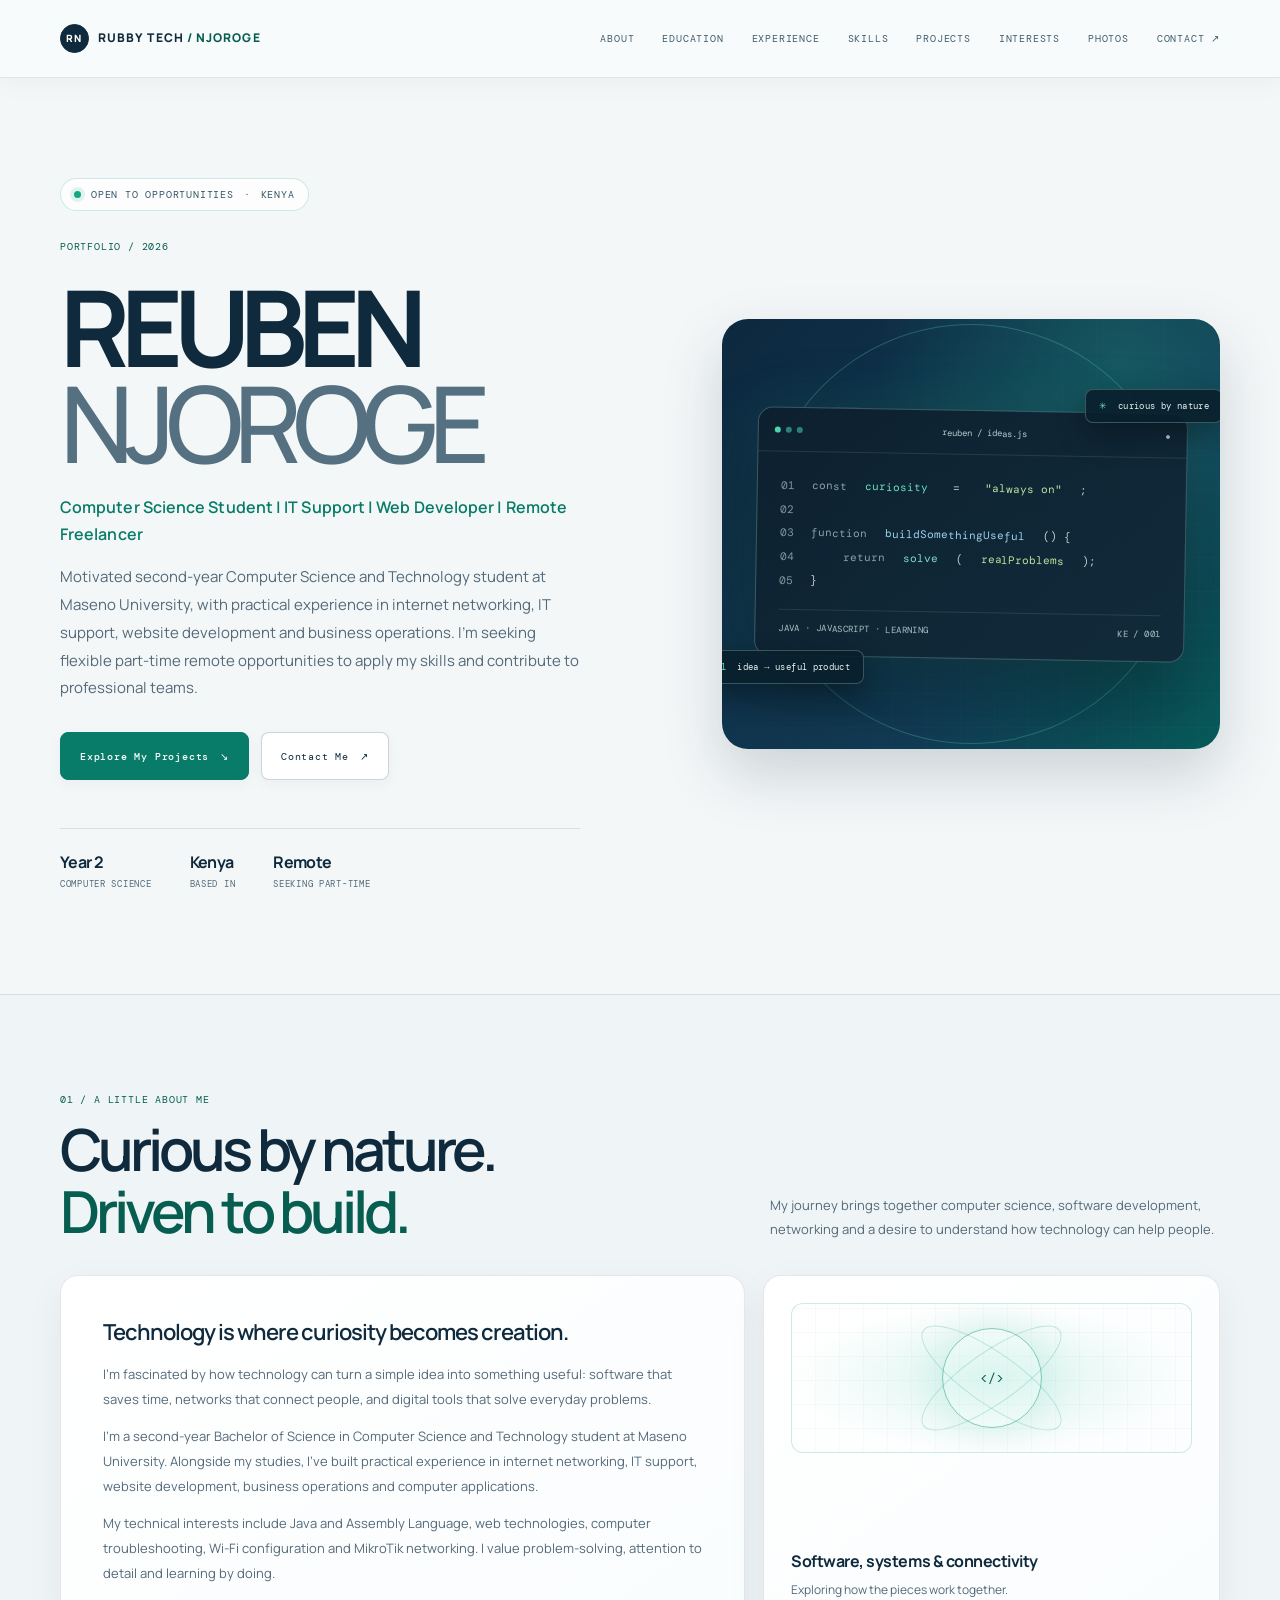
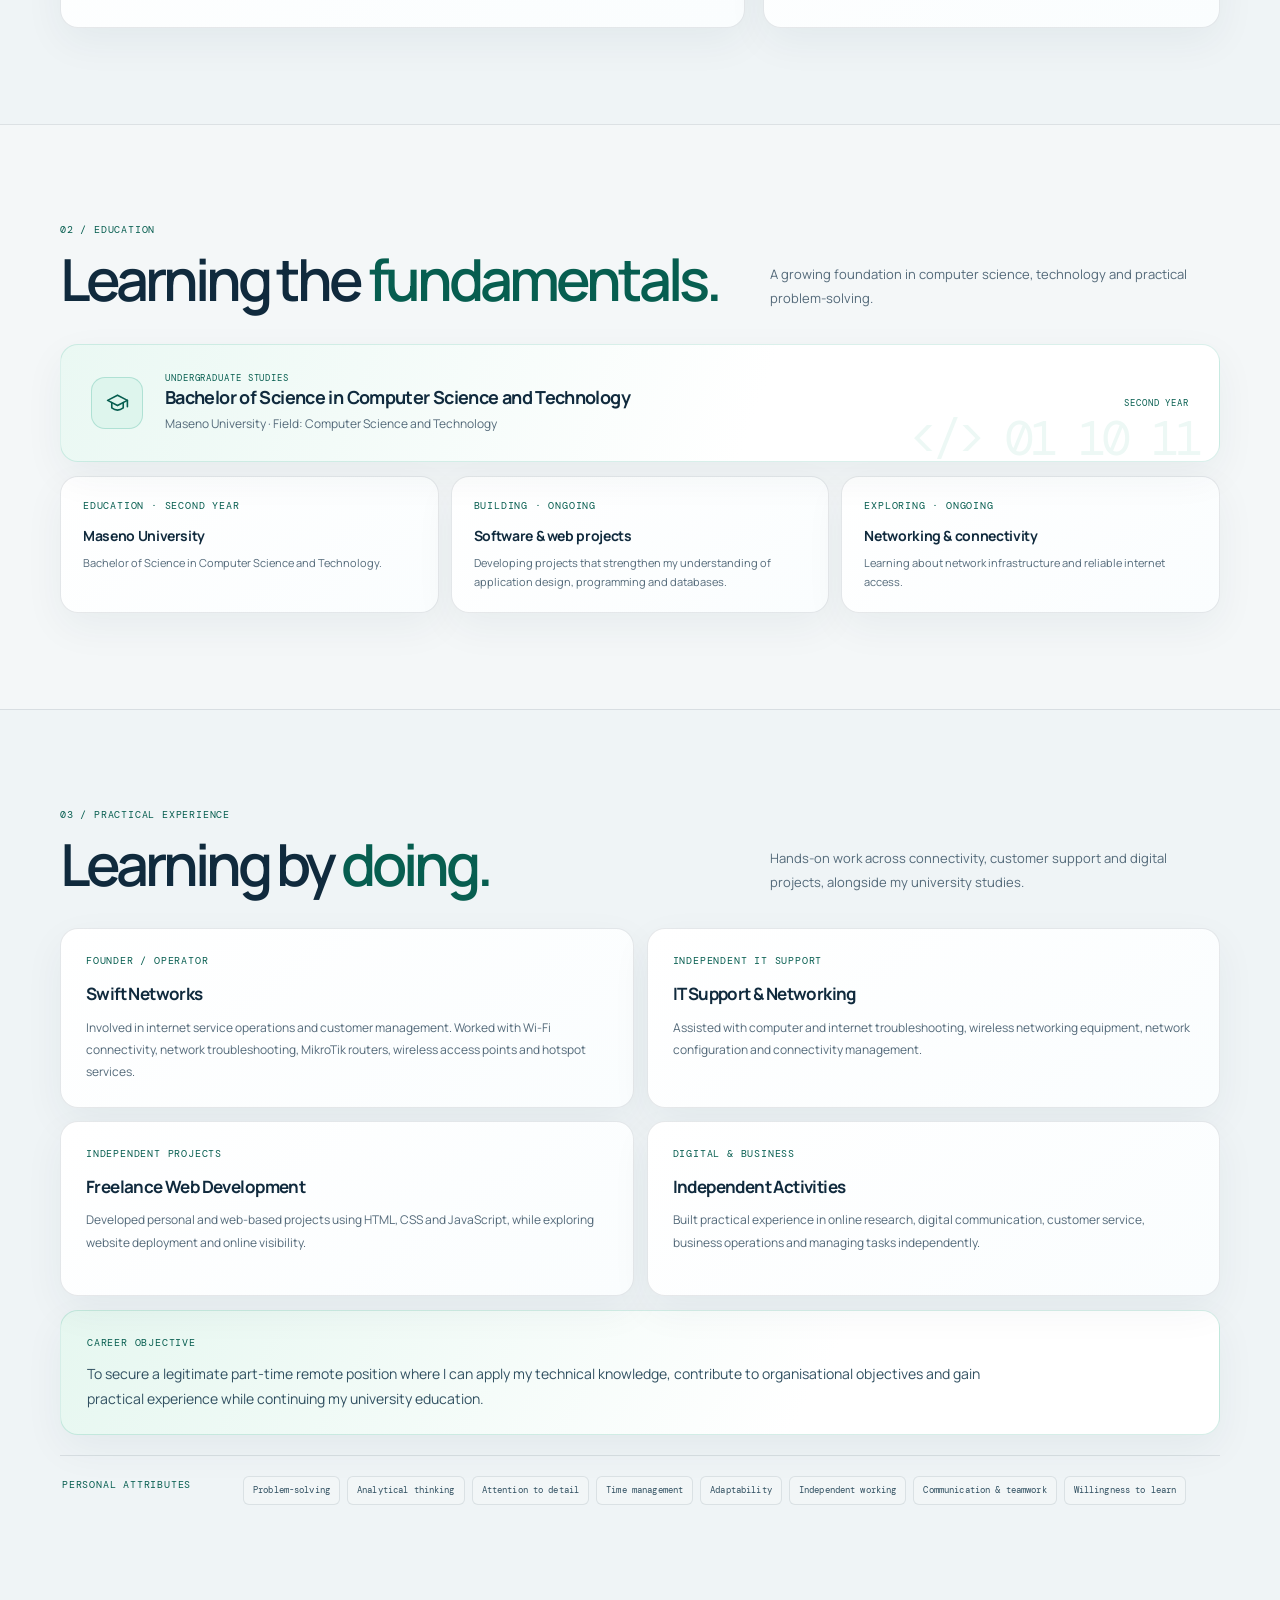
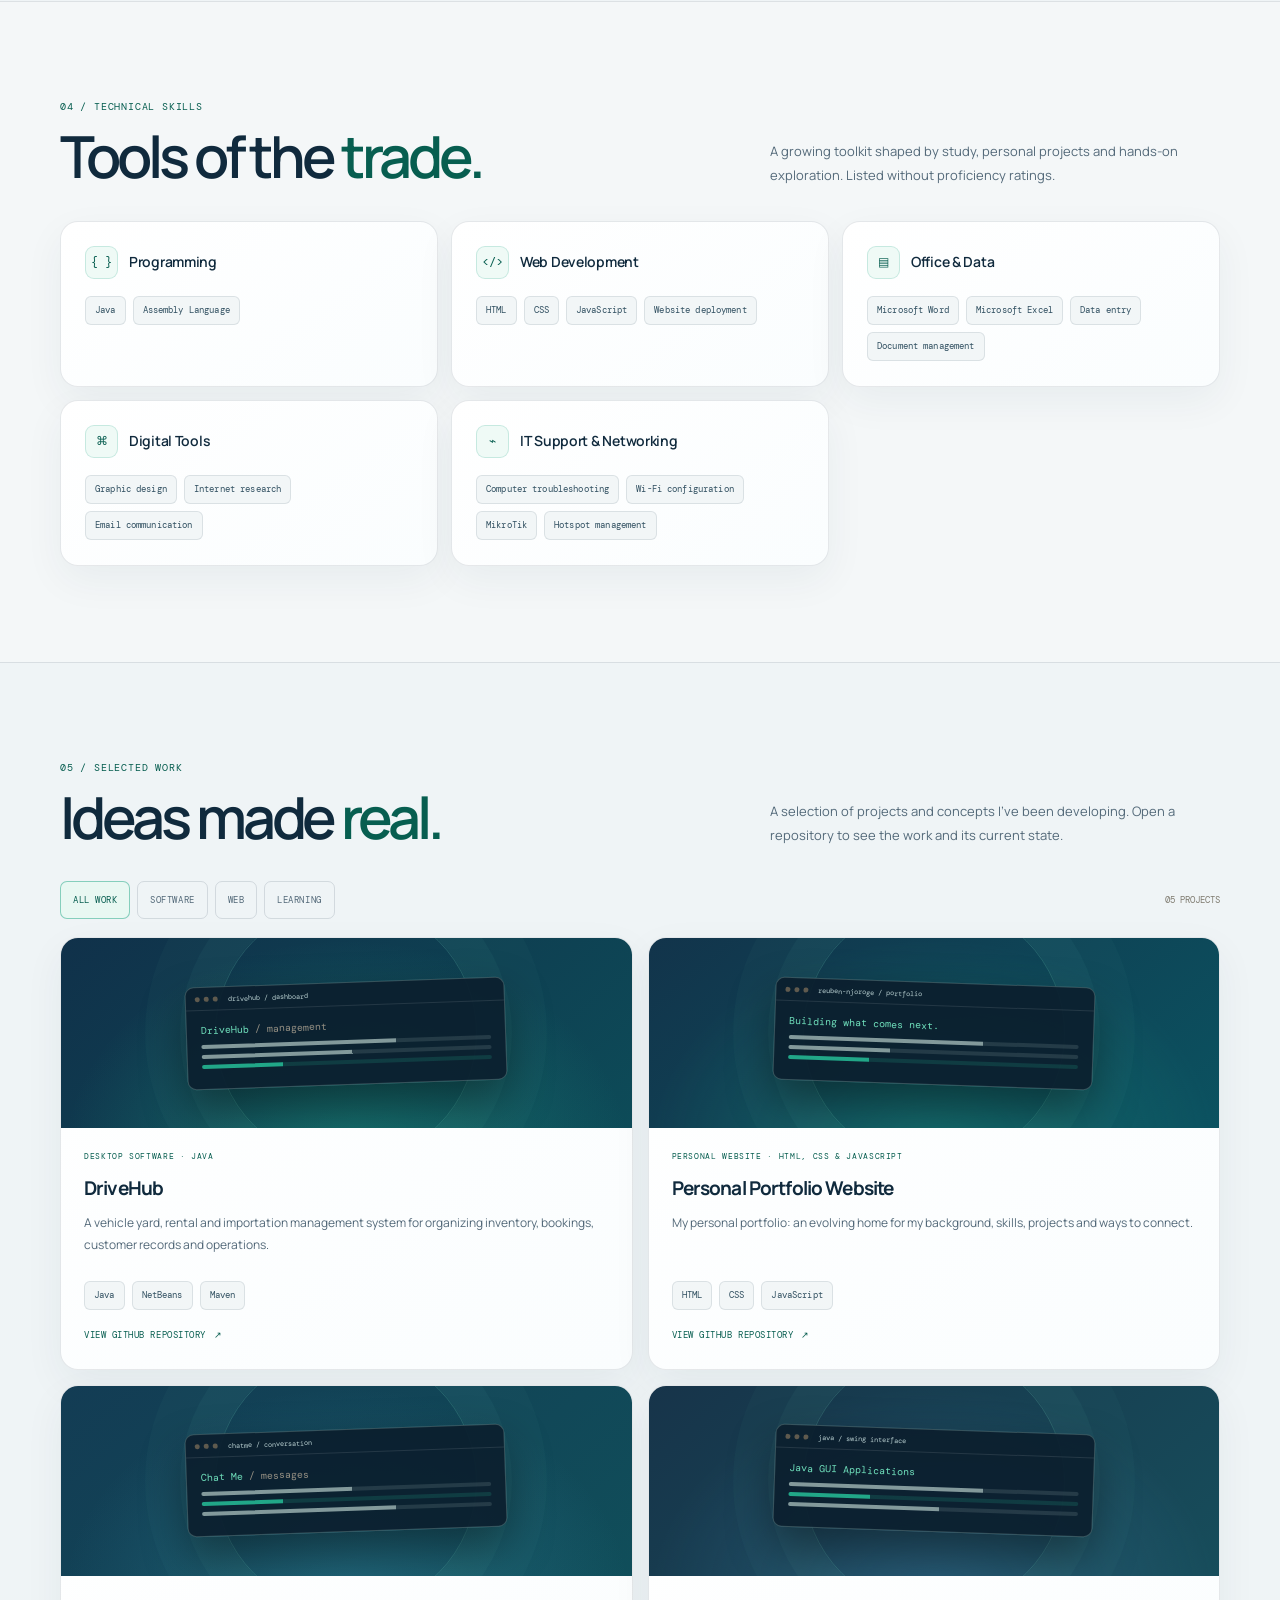
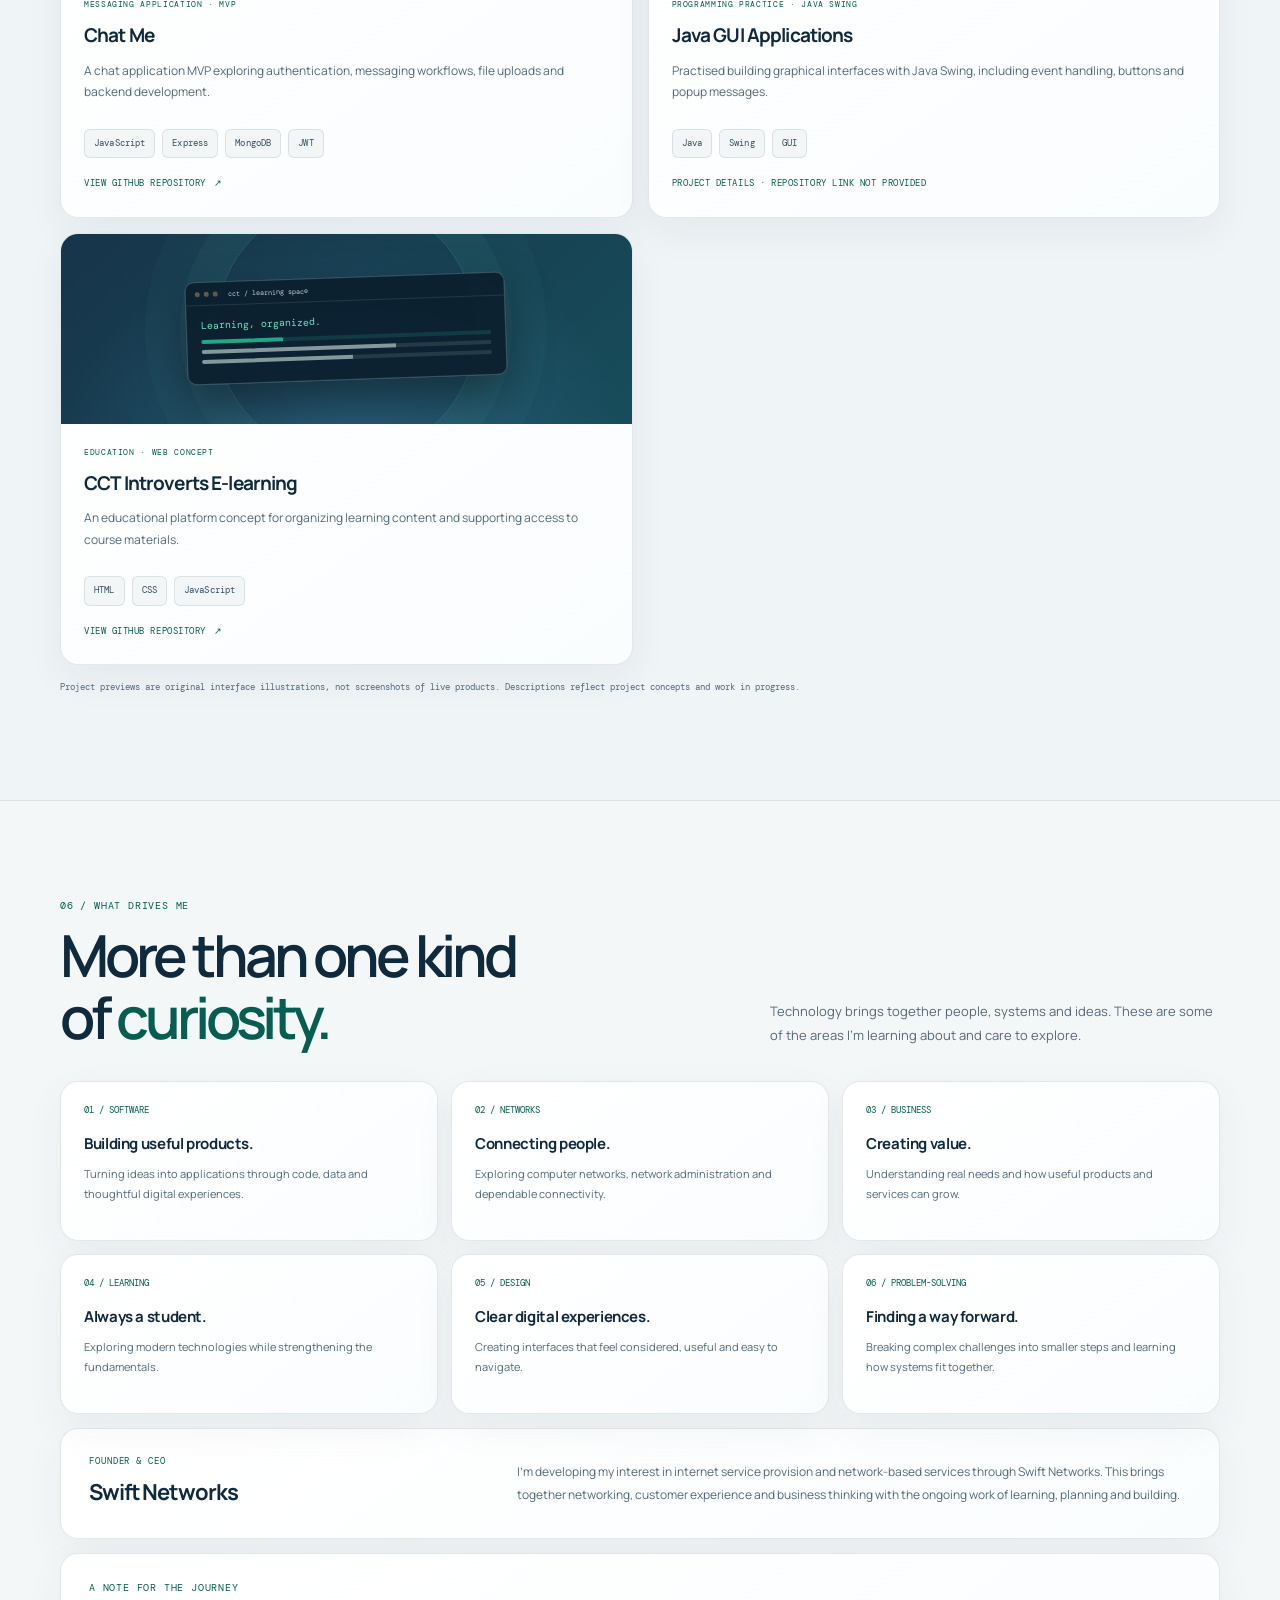
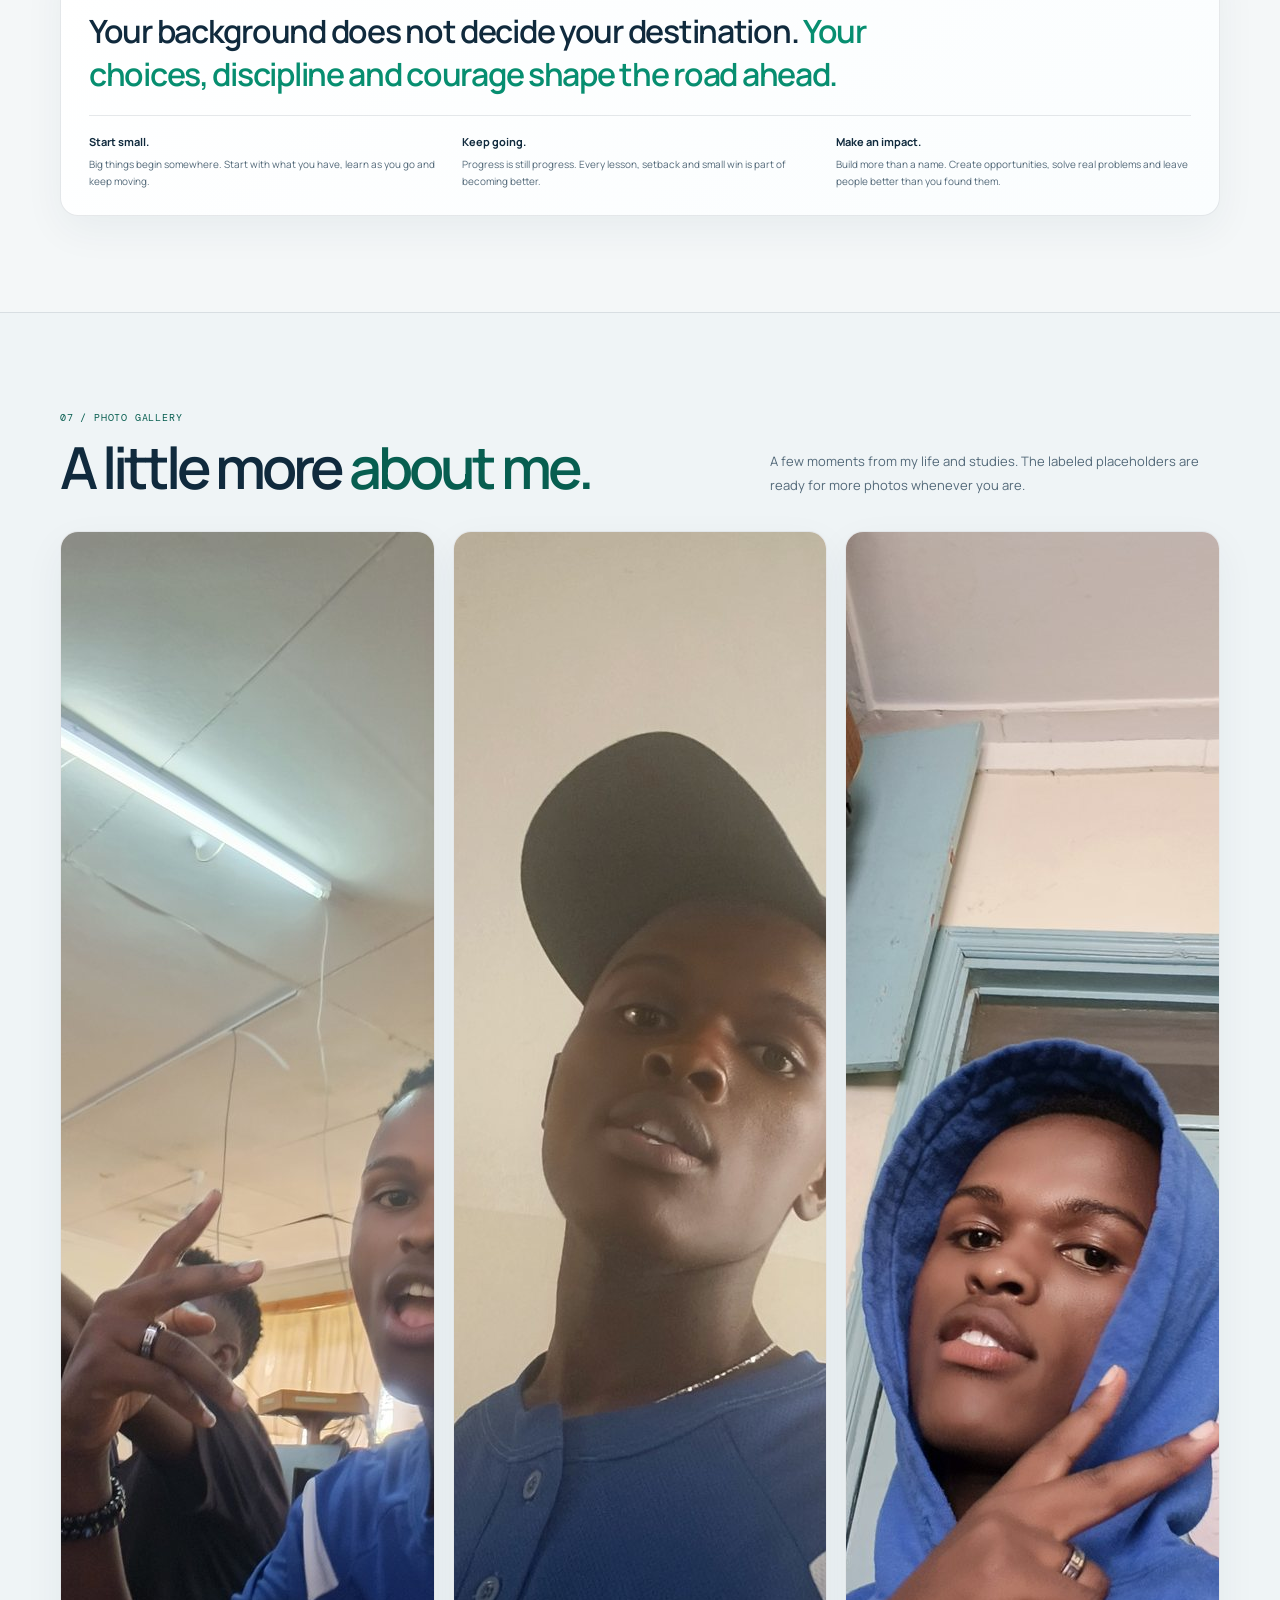
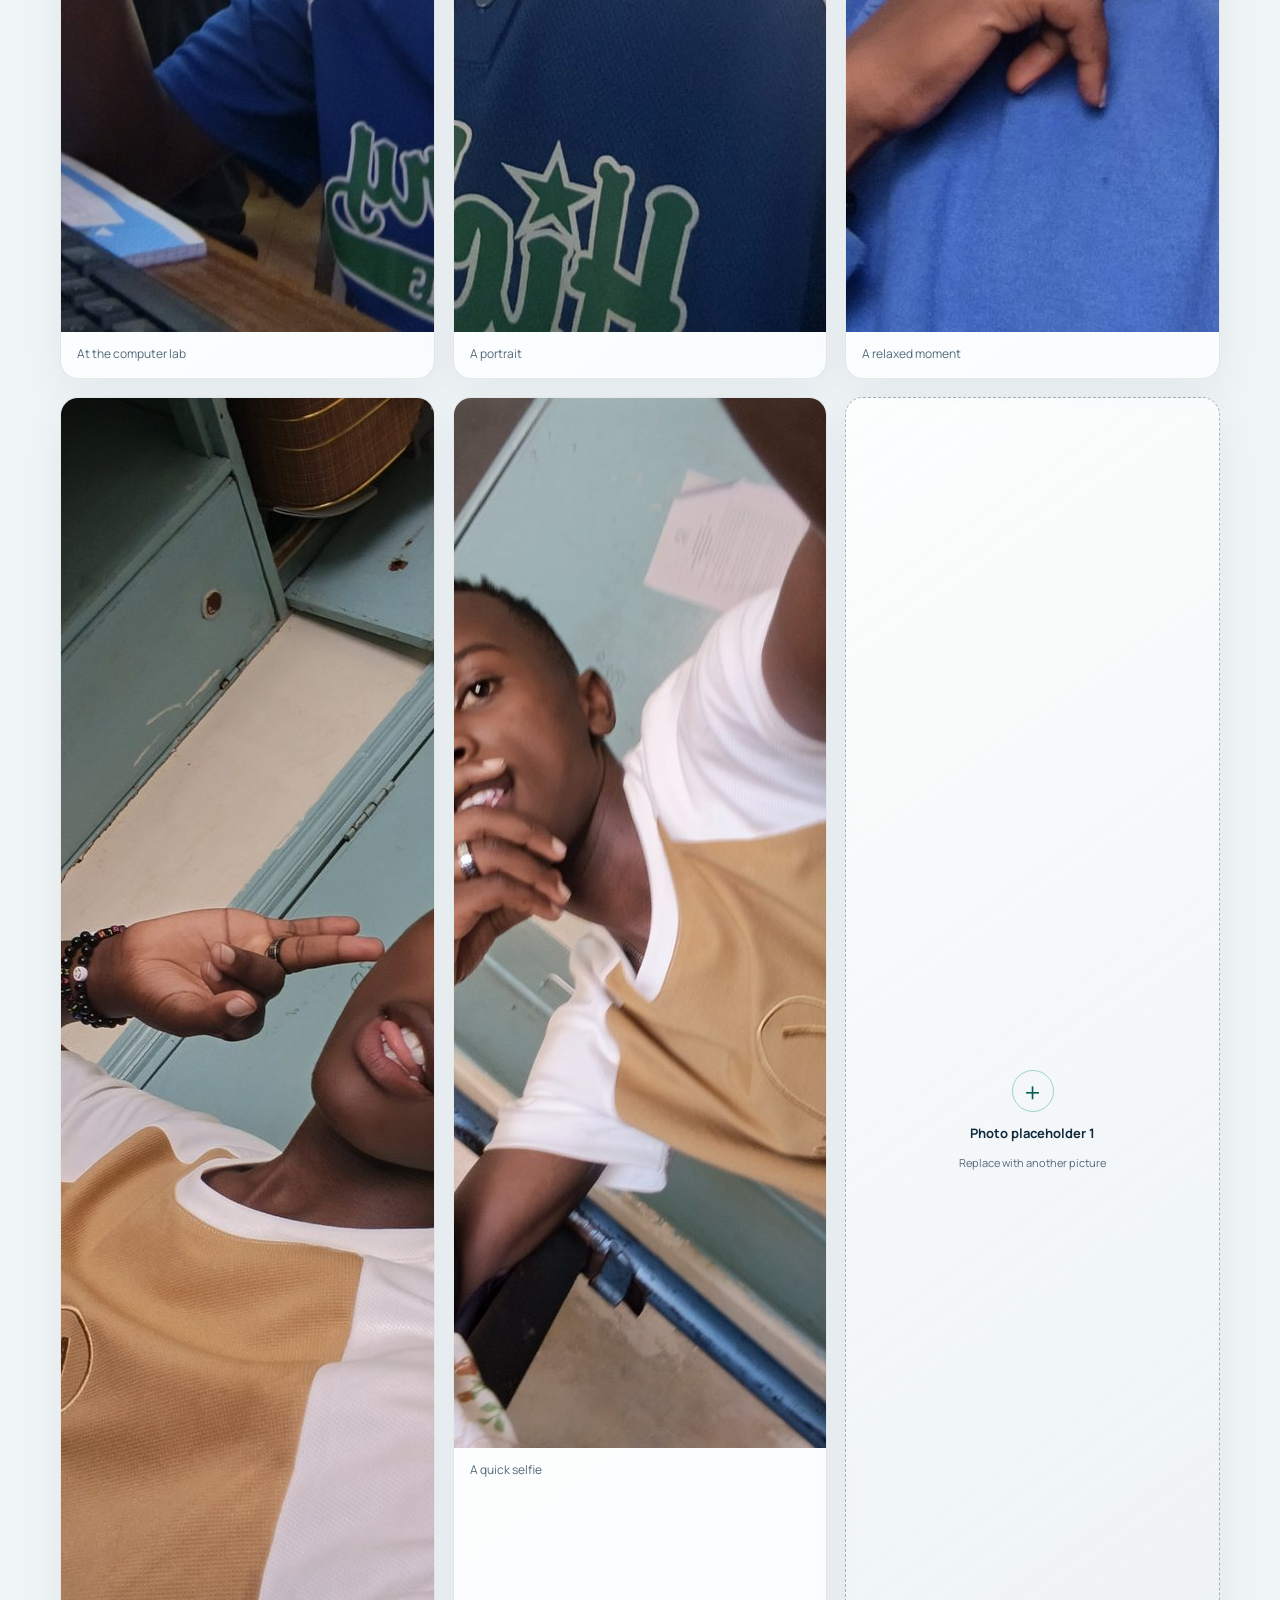
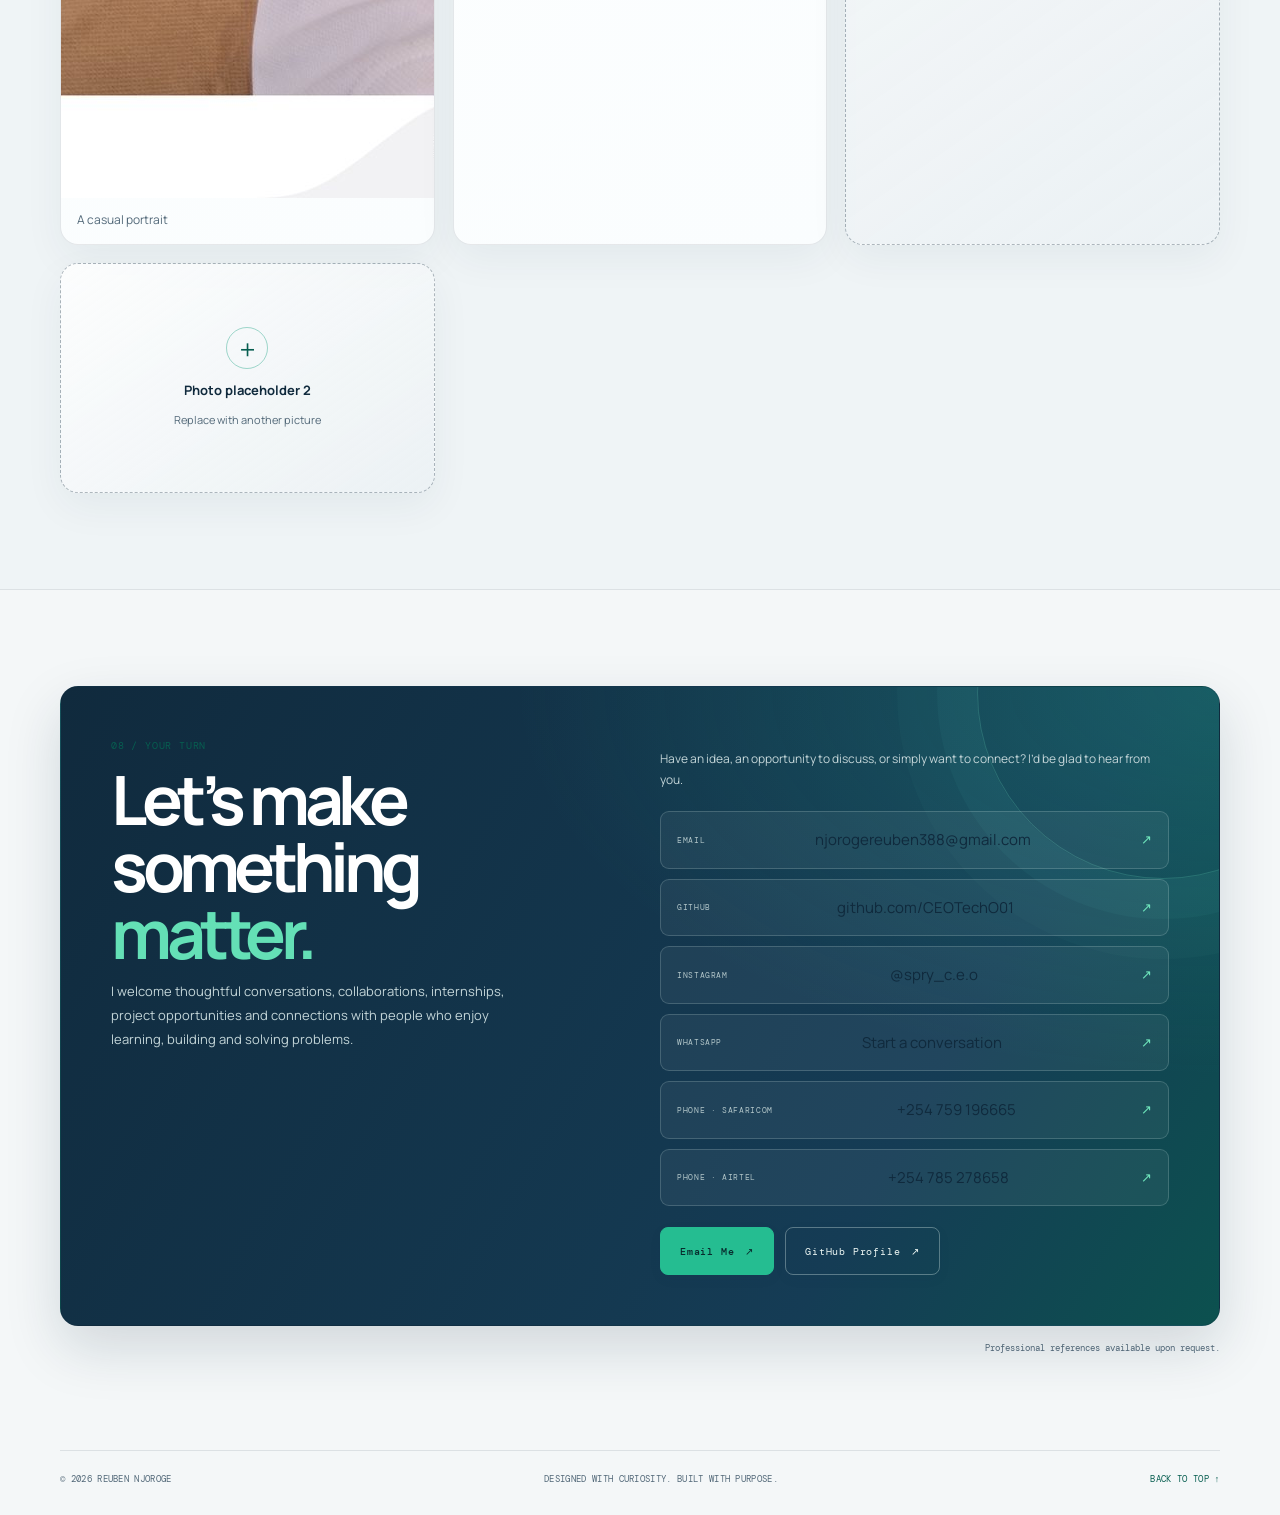
==== commit a2718881: "Add personal photo gallery and responsive placeholders" ====
--- a/index.html
+++ b/index.html
@@ -103,6 +103,34 @@
     .skip-link:focus{background:#087c69;color:#fff}
     .contact-panel a:focus-visible{outline-color:#fff}
     @media(prefers-reduced-motion:reduce){html{scroll-behavior:auto!important}}
+
+    /* Consistent, high-contrast keyboard focus for every interactive control. */
+    :where(a[href],button:not(:disabled),input:not(:disabled),select:not(:disabled),textarea:not(:disabled),summary,[role="button"],[tabindex]:not([tabindex="-1"])):focus-visible{
+      outline:3px solid #075e50!important;
+      outline-offset:3px!important;
+      box-shadow:0 0 0 2px #fff!important;
+      border-radius:4px;
+      position:relative;
+      z-index:5;
+    }
+    .contact-panel :where(a[href],button:not(:disabled),input:not(:disabled),select:not(:disabled),textarea:not(:disabled),summary,[role="button"],[tabindex]:not([tabindex="-1"])):focus-visible{
+      outline-color:#fff!important;
+      box-shadow:0 0 0 2px #075e50!important;
+    }
+    .project-card:focus-within{outline:3px solid #075e50;outline-offset:3px;box-shadow:0 0 0 2px #fff,0 0 0 5px #075e50}
+  
+    /* Responsive personal photo gallery */
+    .gallery-grid{display:grid;grid-template-columns:repeat(3,minmax(0,1fr));gap:18px}
+    .gallery-card{margin:0;overflow:hidden;border-radius:var(--radius);transition:transform .22s,border-color .22s,box-shadow .22s}
+    .gallery-card:hover{transform:translateY(-4px);border-color:rgba(13,156,122,.3);box-shadow:0 18px 42px rgba(13,43,63,.12)}
+    .gallery-card img{display:block;width:100%;aspect-ratio:4/5;object-fit:cover;background:#eaf0f3}
+    .gallery-card figcaption{padding:13px 16px 15px;color:var(--muted);font-size:12px;line-height:1.5}
+    .gallery-placeholder{min-height:230px;display:flex;flex-direction:column;align-items:center;justify-content:center;gap:10px;padding:24px;border:1px dashed rgba(10,35,54,.32);background:linear-gradient(145deg,rgba(255,255,255,.82),rgba(234,240,243,.62));text-align:center}
+    .placeholder-icon{width:42px;height:42px;display:grid;place-items:center;border:1px solid rgba(13,156,122,.38);border-radius:50%;color:#075e50;font-size:25px;line-height:1}
+    .placeholder-title{color:var(--text);font-size:13px;font-weight:700}
+    .placeholder-note{color:var(--muted);font-size:11px}
+    @media(max-width:900px){.gallery-grid{grid-template-columns:repeat(2,minmax(0,1fr))}}
+    @media(max-width:480px){.gallery-grid{gap:12px}.gallery-card figcaption{padding:10px 12px;font-size:11px}.gallery-placeholder{min-height:175px;padding:16px}.placeholder-title{font-size:12px}}
   </style>
   <script type="application/ld+json">
   {
@@ -148,7 +176,7 @@
       <a class="brand" href="#home" aria-label="Reuben Njoroge, home"><span class="brand-mark">RN</span>RUBBY TECH <span>/ NJOROGE</span></a>
       <button class="menu-toggle" id="menuToggle" type="button" aria-label="Open navigation menu" aria-controls="primaryNav" aria-expanded="false">MENU&nbsp; +</button>
       <nav class="nav" id="primaryNav" aria-label="Main navigation">
-        <a href="#about">ABOUT</a><a href="#education">EDUCATION</a><a href="#experience">EXPERIENCE</a><a href="#skills">SKILLS</a><a href="#projects">PROJECTS</a><a href="#interests">INTERESTS</a><a href="#contact">CONTACT ↗</a>
+        <a href="#about">ABOUT</a><a href="#education">EDUCATION</a><a href="#experience">EXPERIENCE</a><a href="#skills">SKILLS</a><a href="#projects">PROJECTS</a><a href="#interests">INTERESTS</a><a href="#photos">PHOTOS</a><a href="#contact">CONTACT ↗</a>
       </nav>
     </div>
   </header>
@@ -272,10 +300,25 @@
       </div>
     </section>
 
+    <section class="section" id="photos" aria-labelledby="photosTitle">
+      <div class="wrap">
+        <div class="section-heading"><div><div class="section-index">07 / PHOTO GALLERY</div><h2 class="section-title" id="photosTitle">A little more <em>about me.</em></h2></div><p class="section-lead">A few moments from my life and studies. The labeled placeholders are ready for more photos whenever you are.</p></div>
+        <div class="gallery-grid">
+          <figure class="panel gallery-card"><img src="assets/reuben-at-computer.jpg" alt="Reuben taking a selfie at a computer desk with classmates in a computer lab." loading="lazy" decoding="async" width="1050" height="1400"><figcaption>At the computer lab</figcaption></figure>
+          <figure class="panel gallery-card"><img src="assets/reuben-portrait-blue.jpg" alt="Reuben wearing a blue shirt and cap." loading="lazy" decoding="async" width="1050" height="1400"><figcaption>A portrait</figcaption></figure>
+          <figure class="panel gallery-card"><img src="assets/reuben-blue-hoodie.jpg" alt="Reuben in a blue hoodie, smiling for a photo." loading="lazy" decoding="async" width="1050" height="1400"><figcaption>A relaxed moment</figcaption></figure>
+          <figure class="panel gallery-card"><img src="assets/reuben-casual-portrait.jpg" alt="Reuben in a tan and white shirt, taking a portrait photo." loading="lazy" decoding="async" width="973" height="1400"><figcaption>A casual portrait</figcaption></figure>
+          <figure class="panel gallery-card"><img src="assets/reuben-casual-selfie.jpg" alt="Reuben taking a selfie in a tan and white shirt." loading="lazy" decoding="async" width="1400" height="1050"><figcaption>A quick selfie</figcaption></figure>
+          <div class="panel gallery-placeholder" role="img" aria-label="Image placeholder 1: add another portfolio photo"><span class="placeholder-icon" aria-hidden="true">＋</span><span class="placeholder-title">Photo placeholder 1</span><span class="placeholder-note">Replace with another picture</span></div>
+          <div class="panel gallery-placeholder" role="img" aria-label="Image placeholder 2: add another portfolio photo"><span class="placeholder-icon" aria-hidden="true">＋</span><span class="placeholder-title">Photo placeholder 2</span><span class="placeholder-note">Replace with another picture</span></div>
+        </div>
+      </div>
+    </section>
+
     <section class="section" id="contact" aria-labelledby="contactTitle">
       <div class="wrap">
         <div class="panel contact-panel">
-          <div class="contact-copy"><div class="section-index">07 / YOUR TURN</div><h2 id="contactTitle">Let’s make<br>something <em>matter.</em></h2><p>I welcome thoughtful conversations, collaborations, internships, project opportunities and connections with people who enjoy learning, building and solving problems.</p></div>
+          <div class="contact-copy"><div class="section-index">08 / YOUR TURN</div><h2 id="contactTitle">Let’s make<br>something <em>matter.</em></h2><p>I welcome thoughtful conversations, collaborations, internships, project opportunities and connections with people who enjoy learning, building and solving problems.</p></div>
           <div class="contact-details"><p>Have an idea, an opportunity to discuss, or simply want to connect? I’d be glad to hear from you.</p><div class="contact-list">
             <a class="contact-item" href="mailto:njorogereuben388@gmail.com"><span>Email</span><span>njorogereuben388@gmail.com</span><span class="arrow" aria-hidden="true">↗</span></a>
             <a class="contact-item" href="https://github.com/CEOTechO01" target="_blank" rel="noopener noreferrer"><span>GitHub</span><span>github.com/CEOTechO01</span><span class="arrow" aria-hidden="true">↗</span></a>
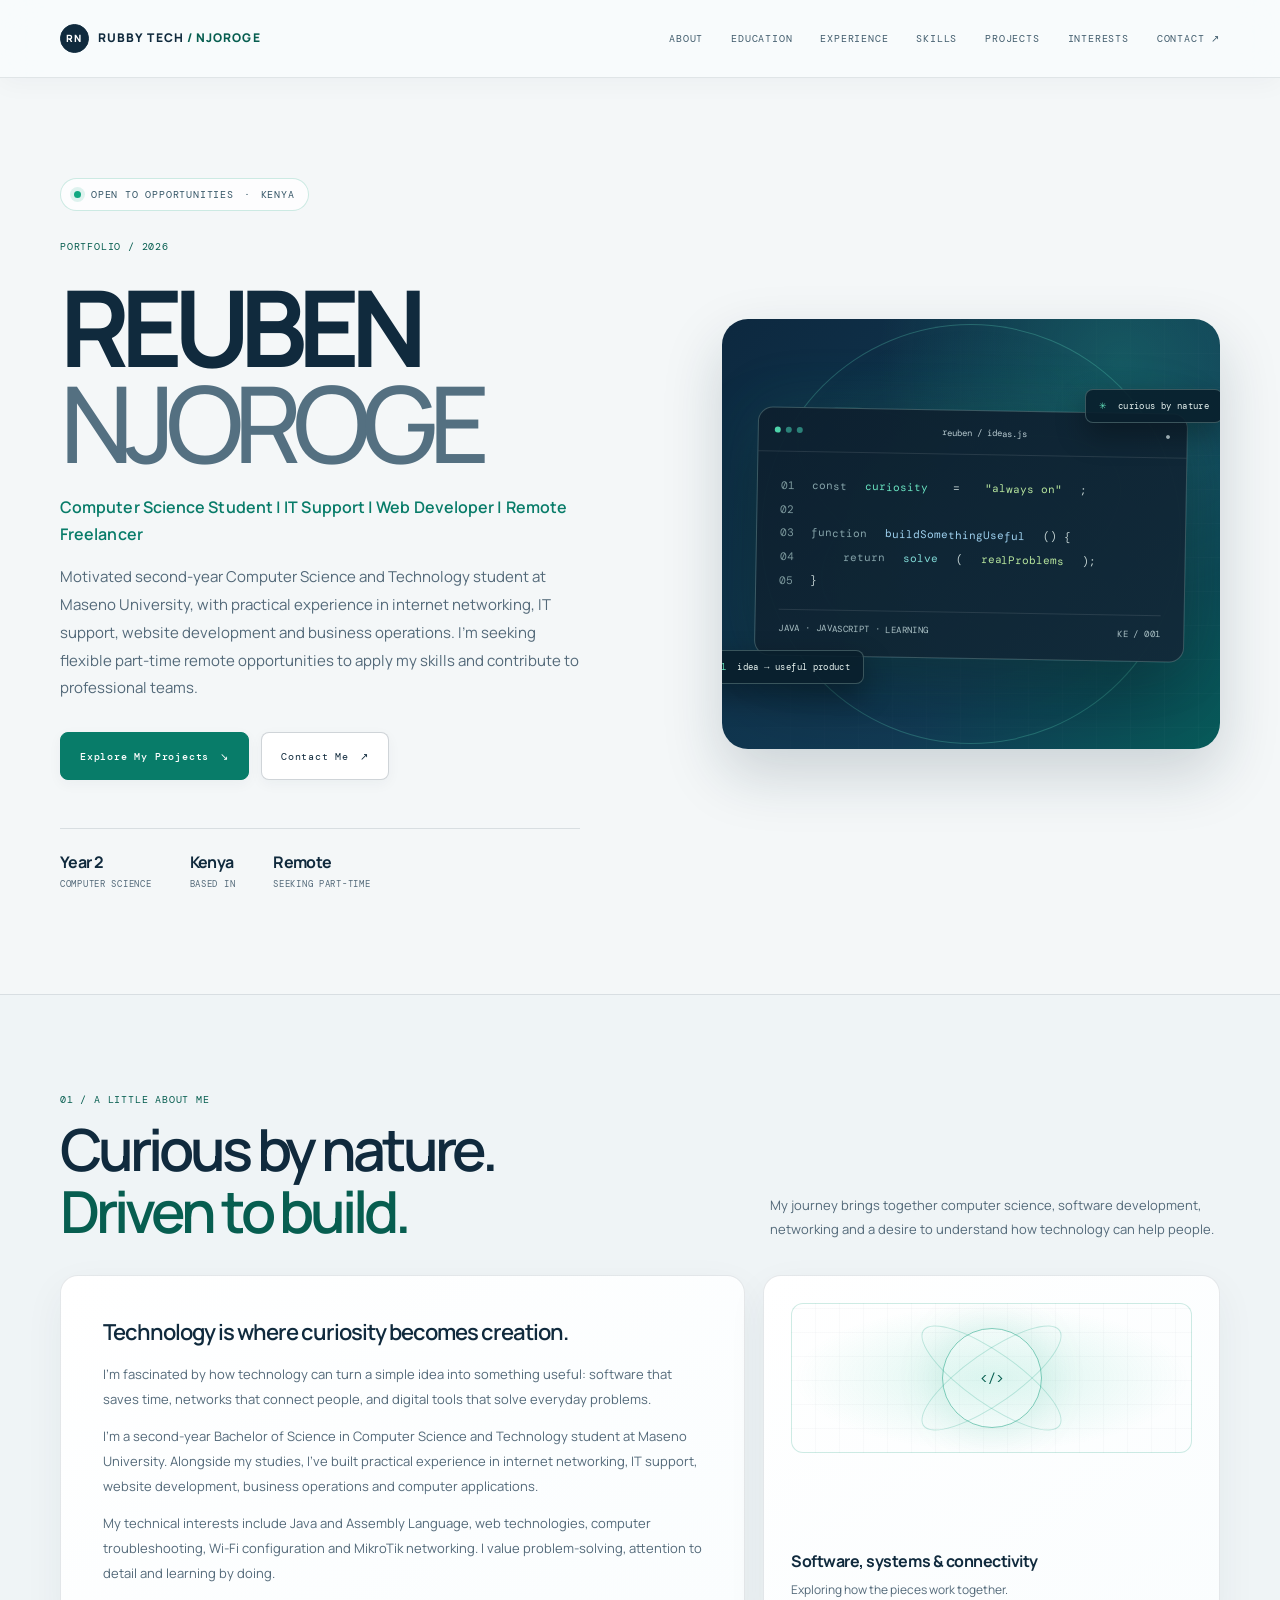
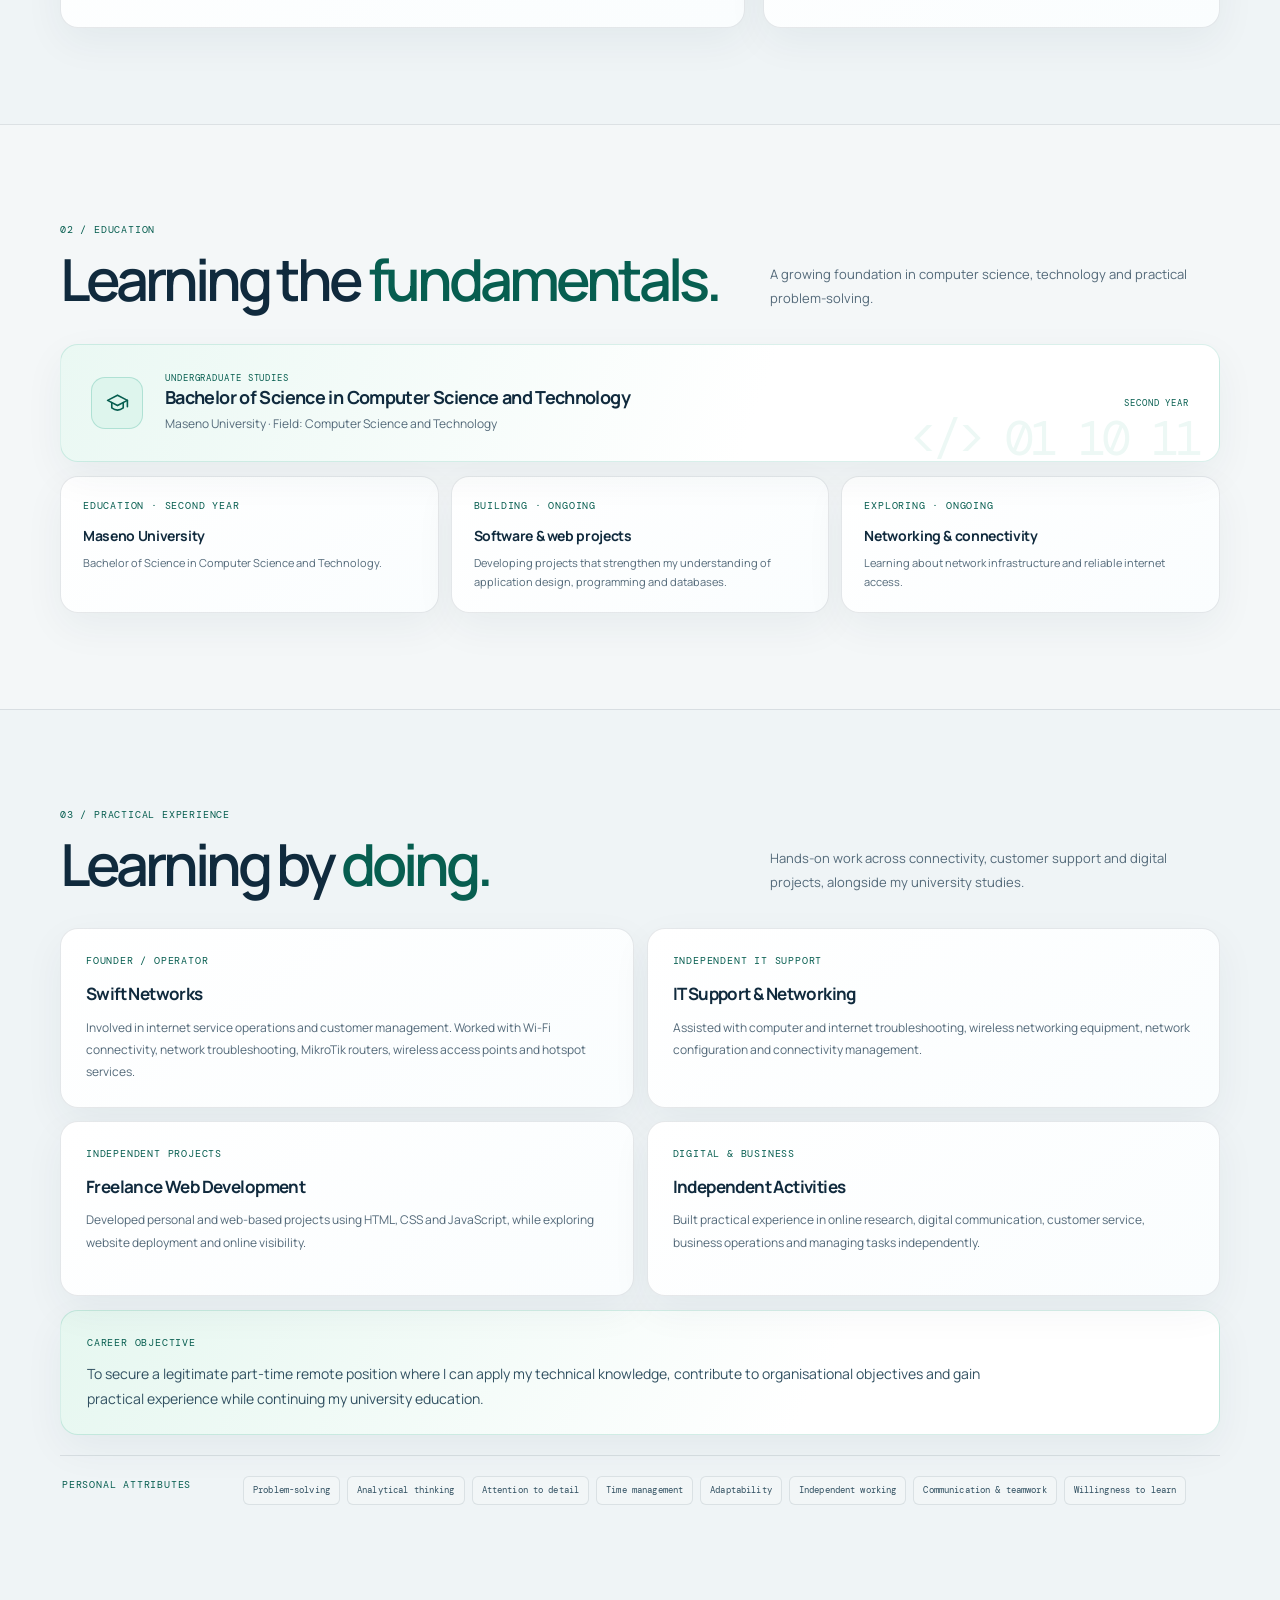
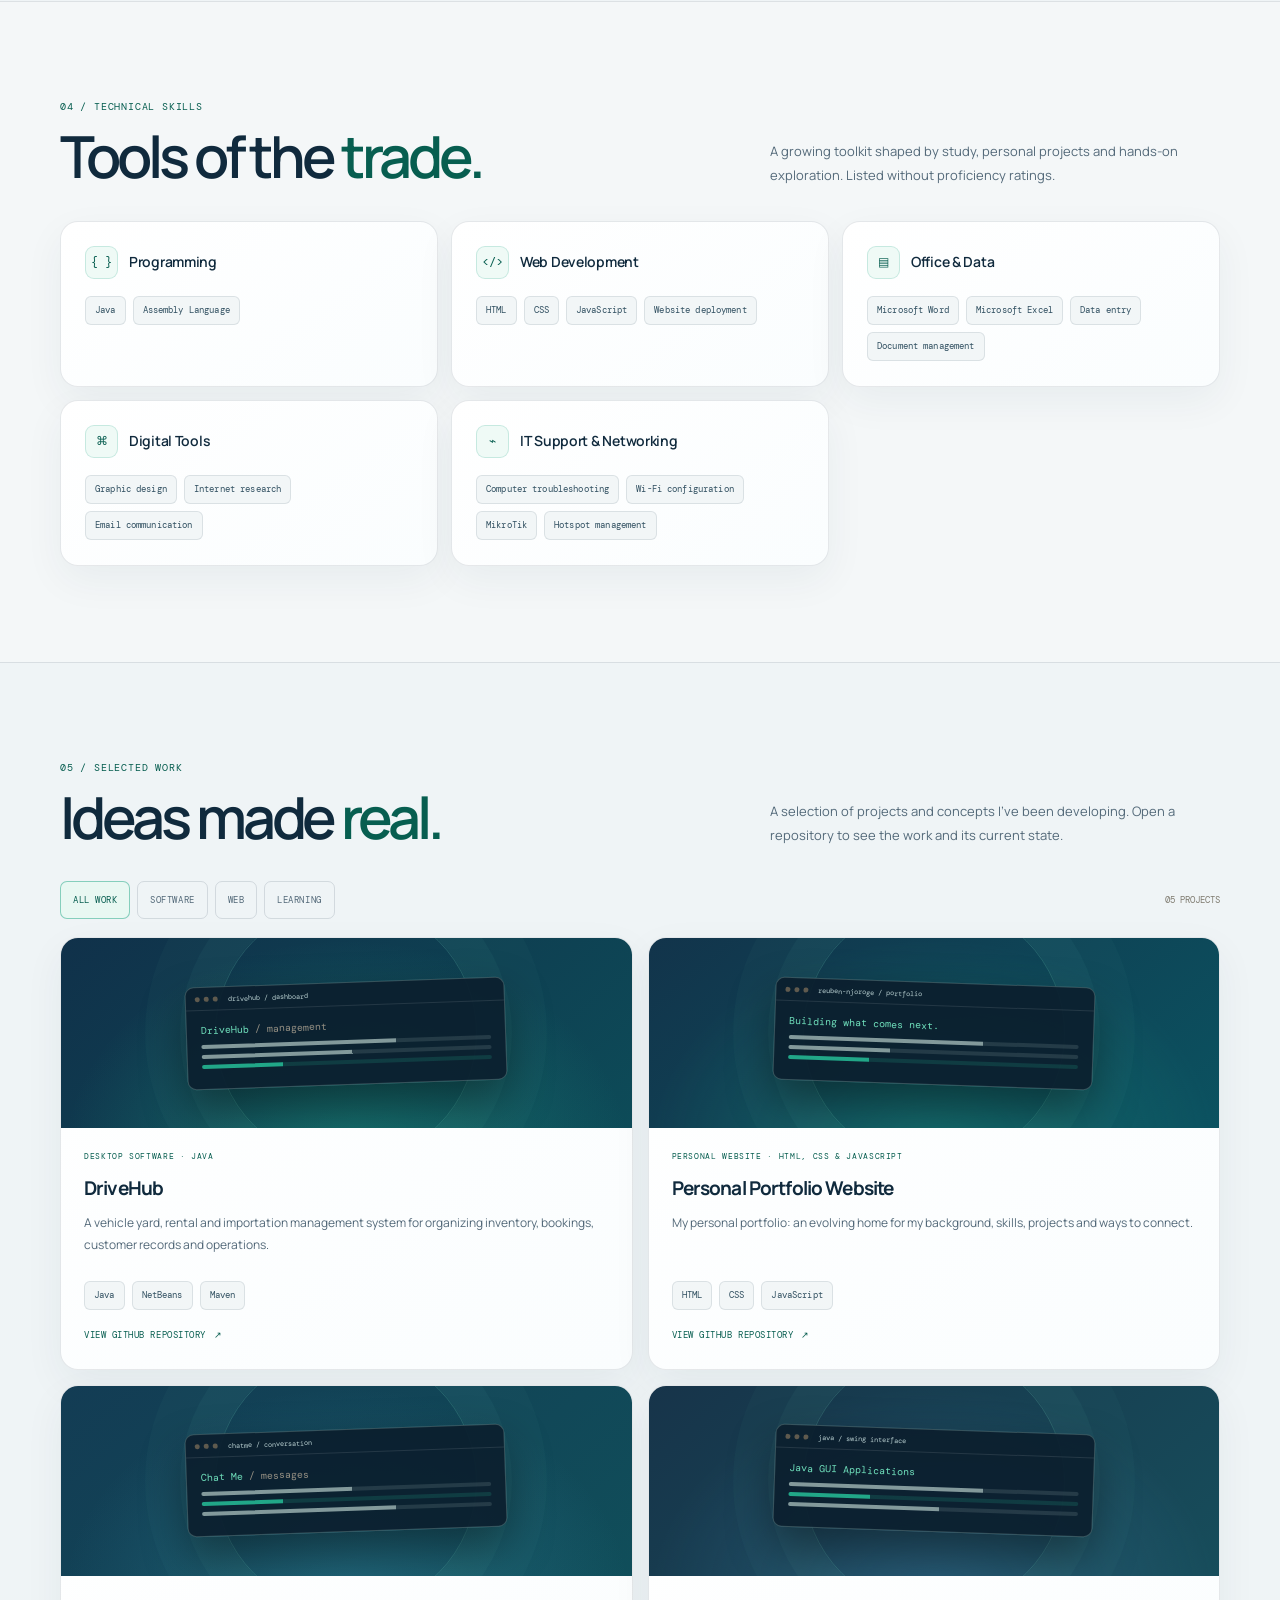
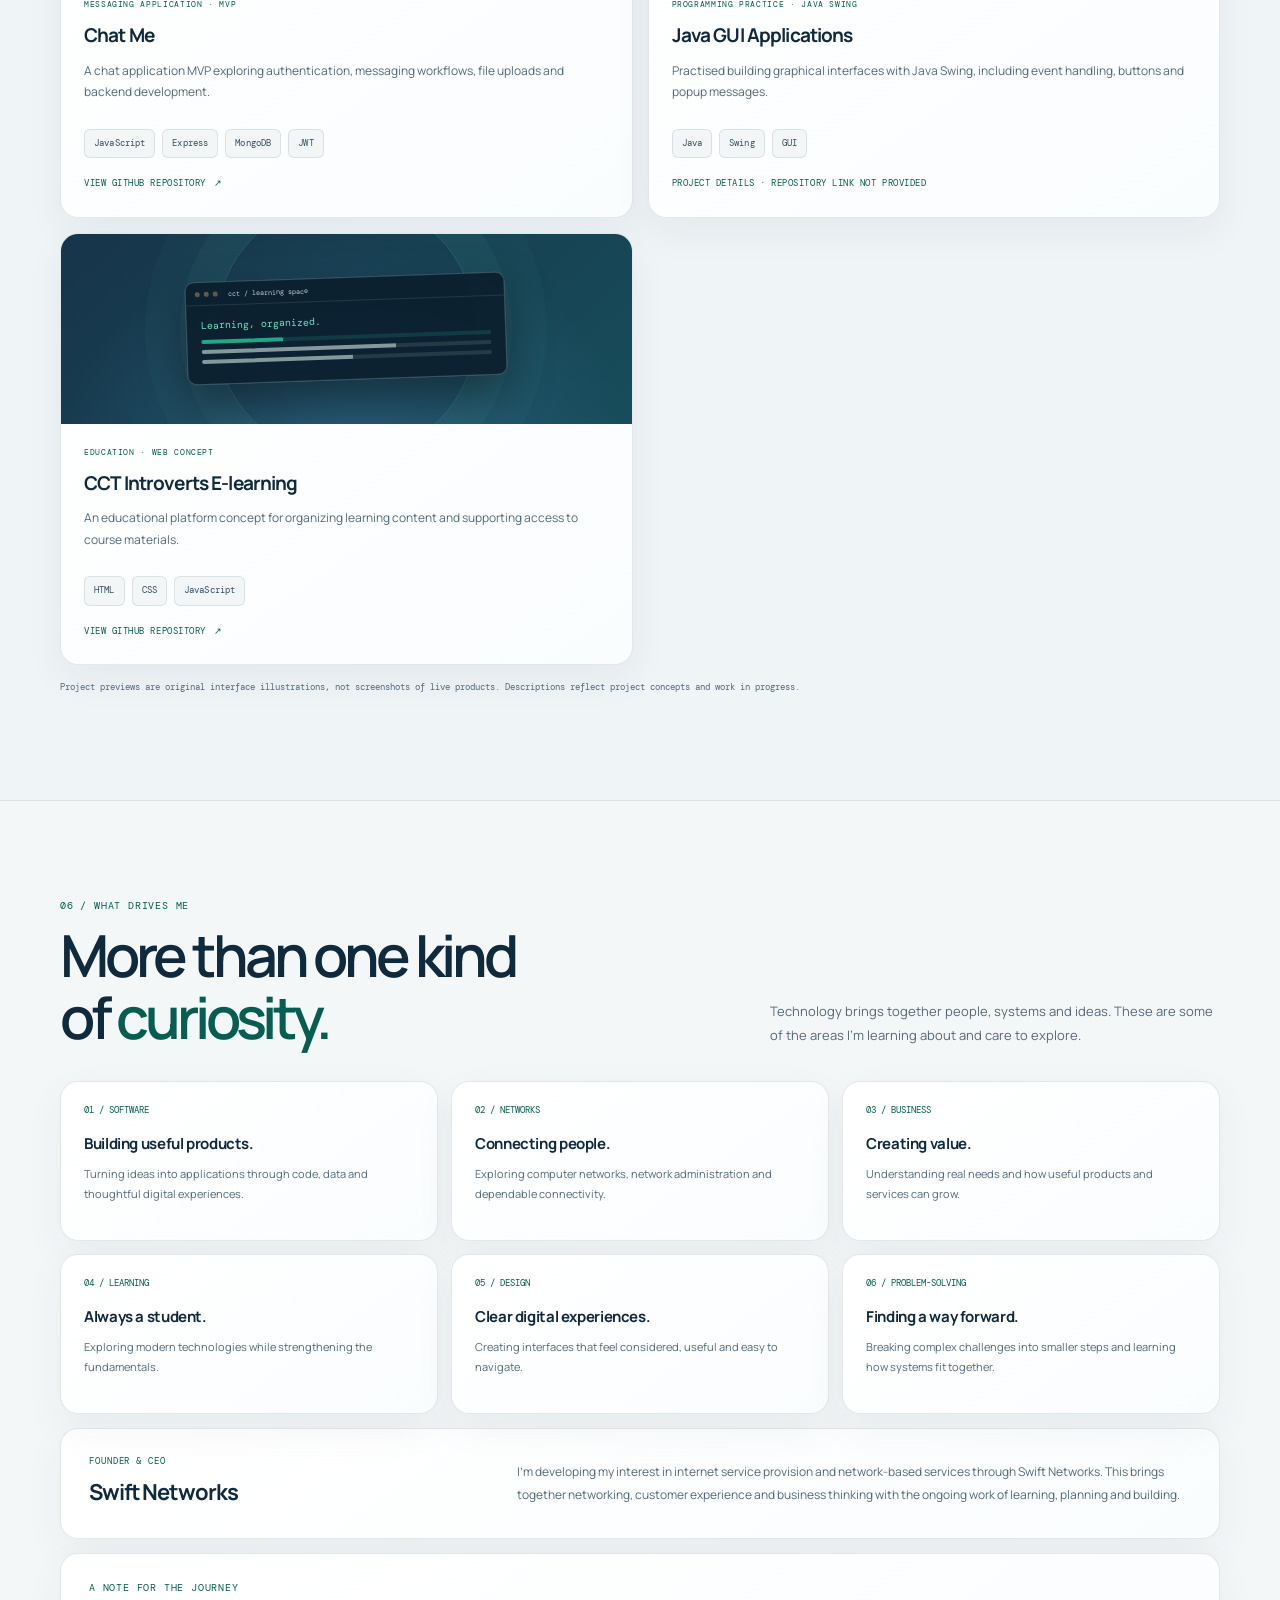
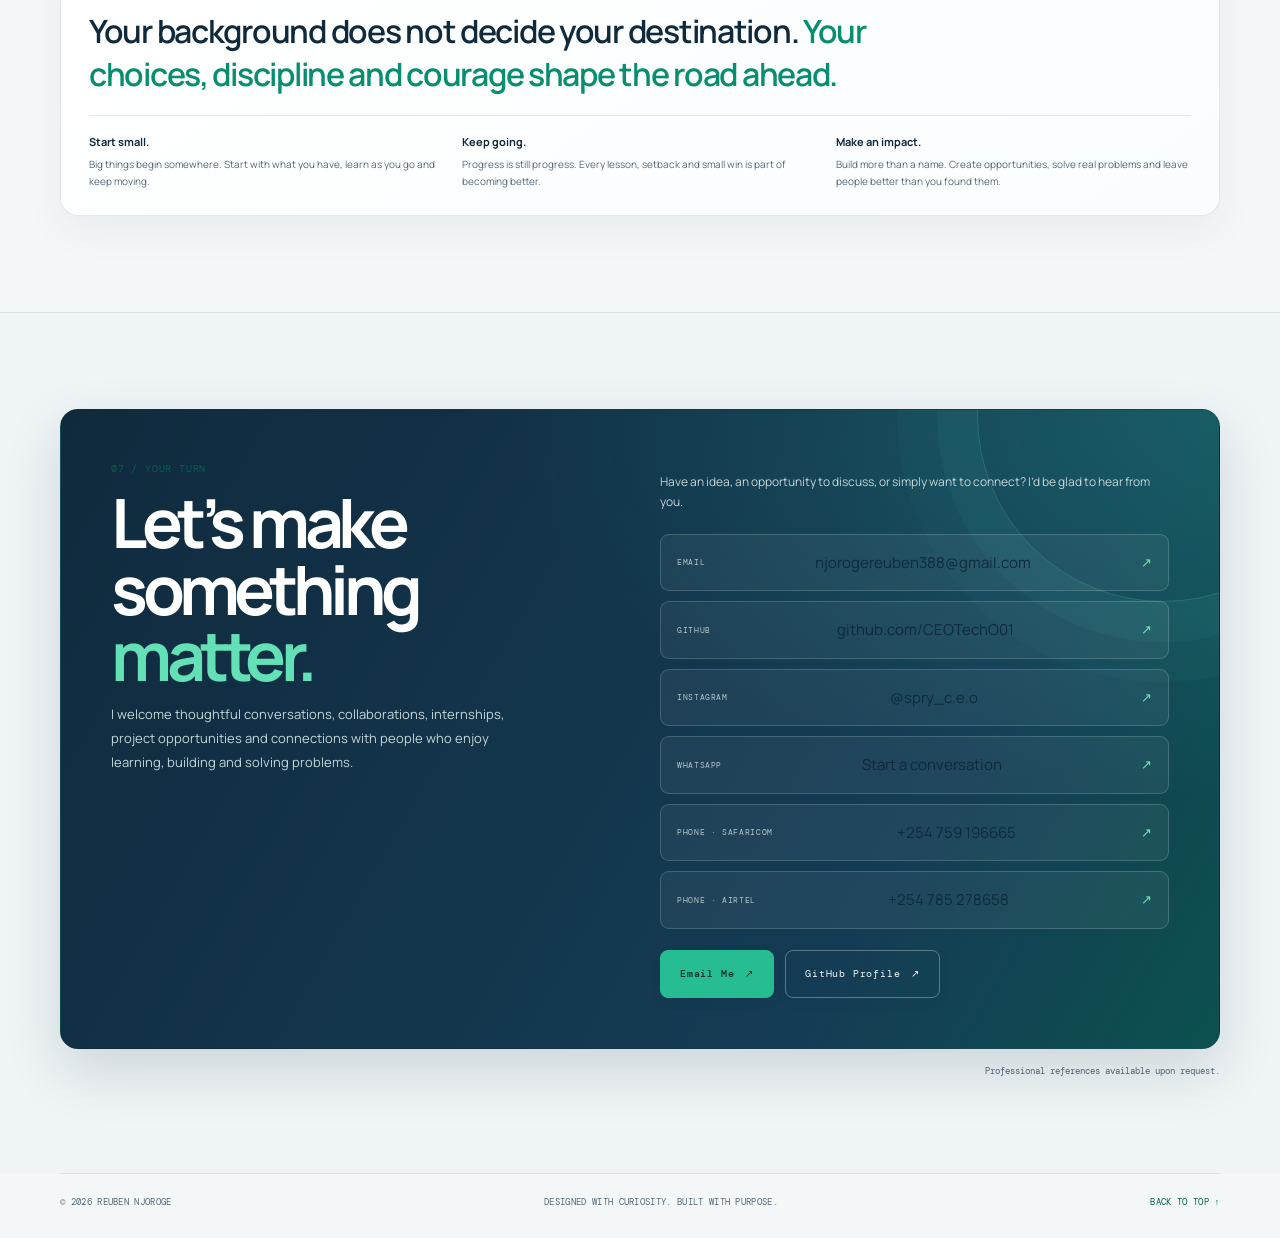
==== commit 8f07e72c: "Remove portfolio photos and gallery placeholders" ====
--- a/index.html
+++ b/index.html
@@ -119,18 +119,6 @@
     }
     .project-card:focus-within{outline:3px solid #075e50;outline-offset:3px;box-shadow:0 0 0 2px #fff,0 0 0 5px #075e50}
   
-    /* Responsive personal photo gallery */
-    .gallery-grid{display:grid;grid-template-columns:repeat(3,minmax(0,1fr));gap:18px}
-    .gallery-card{margin:0;overflow:hidden;border-radius:var(--radius);transition:transform .22s,border-color .22s,box-shadow .22s}
-    .gallery-card:hover{transform:translateY(-4px);border-color:rgba(13,156,122,.3);box-shadow:0 18px 42px rgba(13,43,63,.12)}
-    .gallery-card img{display:block;width:100%;aspect-ratio:4/5;object-fit:cover;background:#eaf0f3}
-    .gallery-card figcaption{padding:13px 16px 15px;color:var(--muted);font-size:12px;line-height:1.5}
-    .gallery-placeholder{min-height:230px;display:flex;flex-direction:column;align-items:center;justify-content:center;gap:10px;padding:24px;border:1px dashed rgba(10,35,54,.32);background:linear-gradient(145deg,rgba(255,255,255,.82),rgba(234,240,243,.62));text-align:center}
-    .placeholder-icon{width:42px;height:42px;display:grid;place-items:center;border:1px solid rgba(13,156,122,.38);border-radius:50%;color:#075e50;font-size:25px;line-height:1}
-    .placeholder-title{color:var(--text);font-size:13px;font-weight:700}
-    .placeholder-note{color:var(--muted);font-size:11px}
-    @media(max-width:900px){.gallery-grid{grid-template-columns:repeat(2,minmax(0,1fr))}}
-    @media(max-width:480px){.gallery-grid{gap:12px}.gallery-card figcaption{padding:10px 12px;font-size:11px}.gallery-placeholder{min-height:175px;padding:16px}.placeholder-title{font-size:12px}}
   </style>
   <script type="application/ld+json">
   {
@@ -176,7 +164,7 @@
       <a class="brand" href="#home" aria-label="Reuben Njoroge, home"><span class="brand-mark">RN</span>RUBBY TECH <span>/ NJOROGE</span></a>
       <button class="menu-toggle" id="menuToggle" type="button" aria-label="Open navigation menu" aria-controls="primaryNav" aria-expanded="false">MENU&nbsp; +</button>
       <nav class="nav" id="primaryNav" aria-label="Main navigation">
-        <a href="#about">ABOUT</a><a href="#education">EDUCATION</a><a href="#experience">EXPERIENCE</a><a href="#skills">SKILLS</a><a href="#projects">PROJECTS</a><a href="#interests">INTERESTS</a><a href="#photos">PHOTOS</a><a href="#contact">CONTACT ↗</a>
+        <a href="#about">ABOUT</a><a href="#education">EDUCATION</a><a href="#experience">EXPERIENCE</a><a href="#skills">SKILLS</a><a href="#projects">PROJECTS</a><a href="#interests">INTERESTS</a><a href="#contact">CONTACT ↗</a>
       </nav>
     </div>
   </header>
@@ -300,25 +288,10 @@
       </div>
     </section>
 
-    <section class="section" id="photos" aria-labelledby="photosTitle">
-      <div class="wrap">
-        <div class="section-heading"><div><div class="section-index">07 / PHOTO GALLERY</div><h2 class="section-title" id="photosTitle">A little more <em>about me.</em></h2></div><p class="section-lead">A few moments from my life and studies. The labeled placeholders are ready for more photos whenever you are.</p></div>
-        <div class="gallery-grid">
-          <figure class="panel gallery-card"><img src="assets/reuben-at-computer.jpg" alt="Reuben taking a selfie at a computer desk with classmates in a computer lab." loading="lazy" decoding="async" width="1050" height="1400"><figcaption>At the computer lab</figcaption></figure>
-          <figure class="panel gallery-card"><img src="assets/reuben-portrait-blue.jpg" alt="Reuben wearing a blue shirt and cap." loading="lazy" decoding="async" width="1050" height="1400"><figcaption>A portrait</figcaption></figure>
-          <figure class="panel gallery-card"><img src="assets/reuben-blue-hoodie.jpg" alt="Reuben in a blue hoodie, smiling for a photo." loading="lazy" decoding="async" width="1050" height="1400"><figcaption>A relaxed moment</figcaption></figure>
-          <figure class="panel gallery-card"><img src="assets/reuben-casual-portrait.jpg" alt="Reuben in a tan and white shirt, taking a portrait photo." loading="lazy" decoding="async" width="973" height="1400"><figcaption>A casual portrait</figcaption></figure>
-          <figure class="panel gallery-card"><img src="assets/reuben-casual-selfie.jpg" alt="Reuben taking a selfie in a tan and white shirt." loading="lazy" decoding="async" width="1400" height="1050"><figcaption>A quick selfie</figcaption></figure>
-          <div class="panel gallery-placeholder" role="img" aria-label="Image placeholder 1: add another portfolio photo"><span class="placeholder-icon" aria-hidden="true">＋</span><span class="placeholder-title">Photo placeholder 1</span><span class="placeholder-note">Replace with another picture</span></div>
-          <div class="panel gallery-placeholder" role="img" aria-label="Image placeholder 2: add another portfolio photo"><span class="placeholder-icon" aria-hidden="true">＋</span><span class="placeholder-title">Photo placeholder 2</span><span class="placeholder-note">Replace with another picture</span></div>
-        </div>
-      </div>
-    </section>
-
     <section class="section" id="contact" aria-labelledby="contactTitle">
       <div class="wrap">
         <div class="panel contact-panel">
-          <div class="contact-copy"><div class="section-index">08 / YOUR TURN</div><h2 id="contactTitle">Let’s make<br>something <em>matter.</em></h2><p>I welcome thoughtful conversations, collaborations, internships, project opportunities and connections with people who enjoy learning, building and solving problems.</p></div>
+          <div class="contact-copy"><div class="section-index">07 / YOUR TURN</div><h2 id="contactTitle">Let’s make<br>something <em>matter.</em></h2><p>I welcome thoughtful conversations, collaborations, internships, project opportunities and connections with people who enjoy learning, building and solving problems.</p></div>
           <div class="contact-details"><p>Have an idea, an opportunity to discuss, or simply want to connect? I’d be glad to hear from you.</p><div class="contact-list">
             <a class="contact-item" href="mailto:njorogereuben388@gmail.com"><span>Email</span><span>njorogereuben388@gmail.com</span><span class="arrow" aria-hidden="true">↗</span></a>
             <a class="contact-item" href="https://github.com/CEOTechO01" target="_blank" rel="noopener noreferrer"><span>GitHub</span><span>github.com/CEOTechO01</span><span class="arrow" aria-hidden="true">↗</span></a>
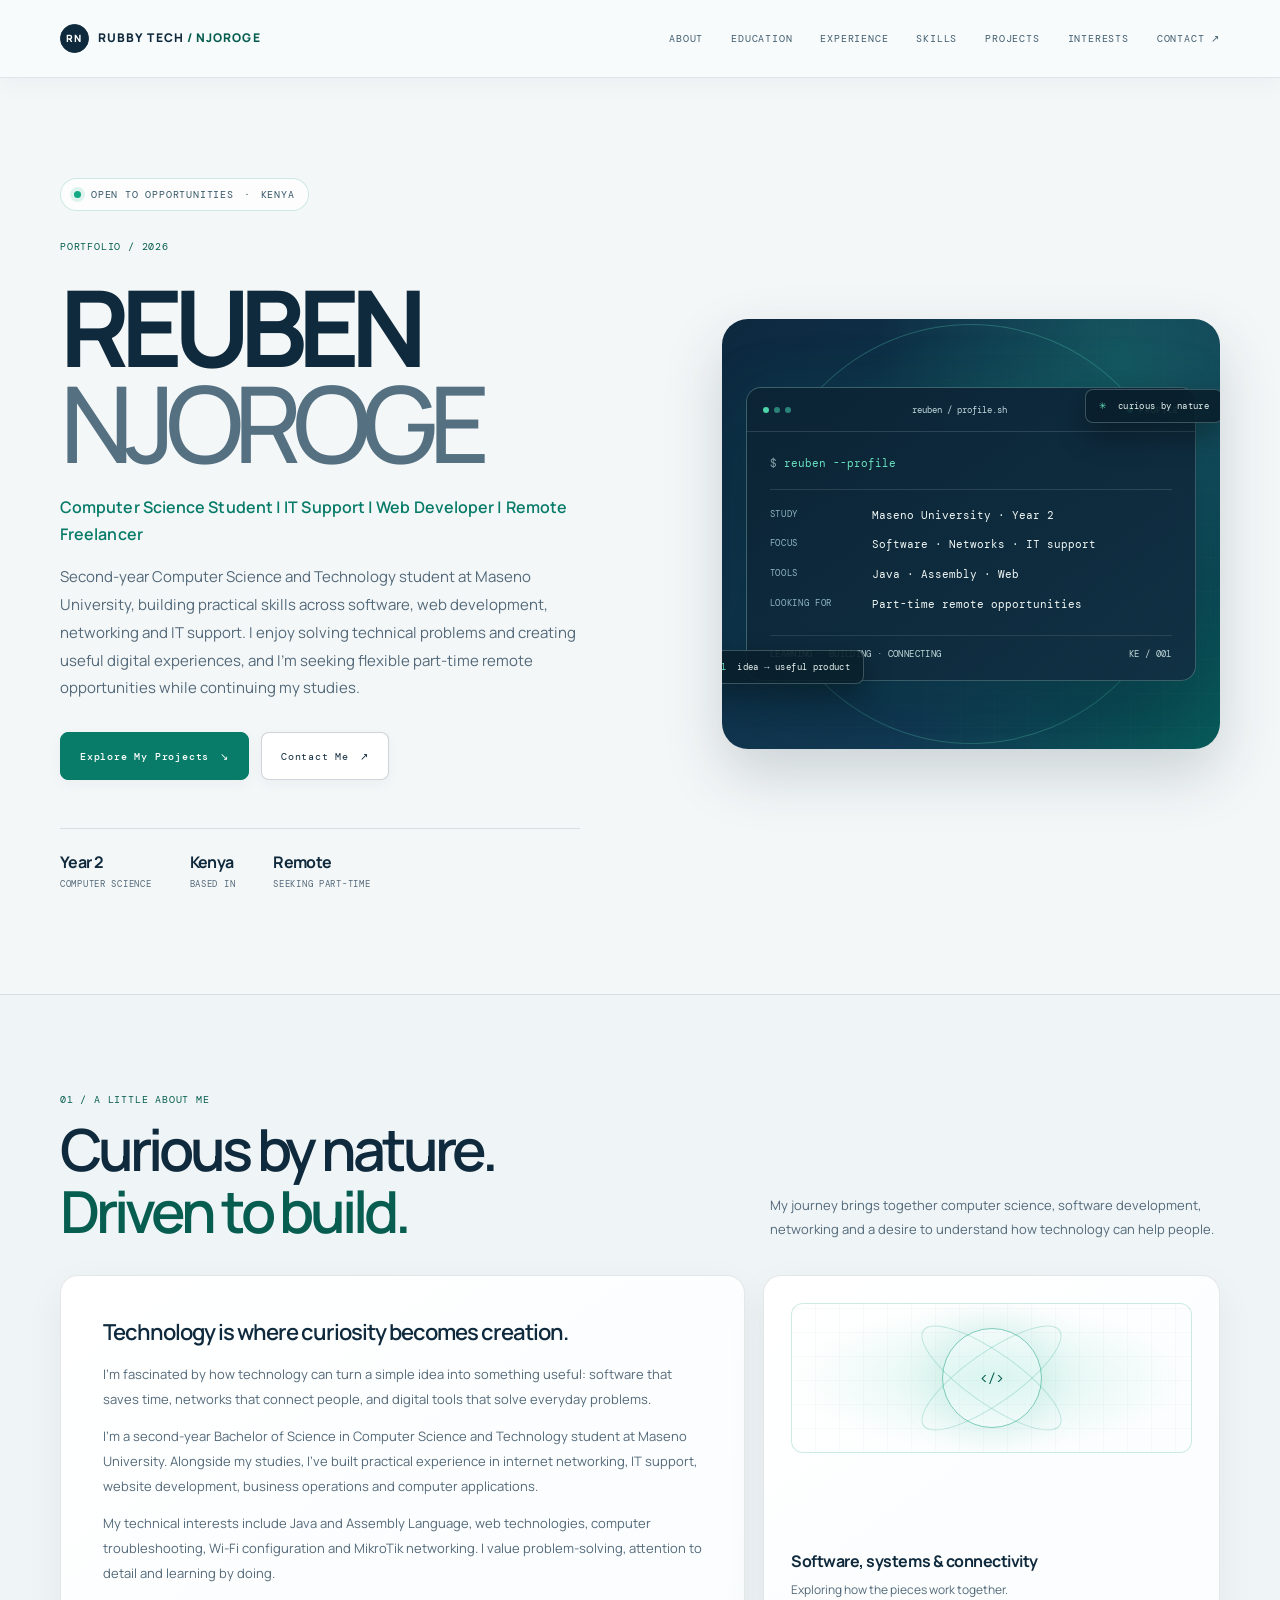
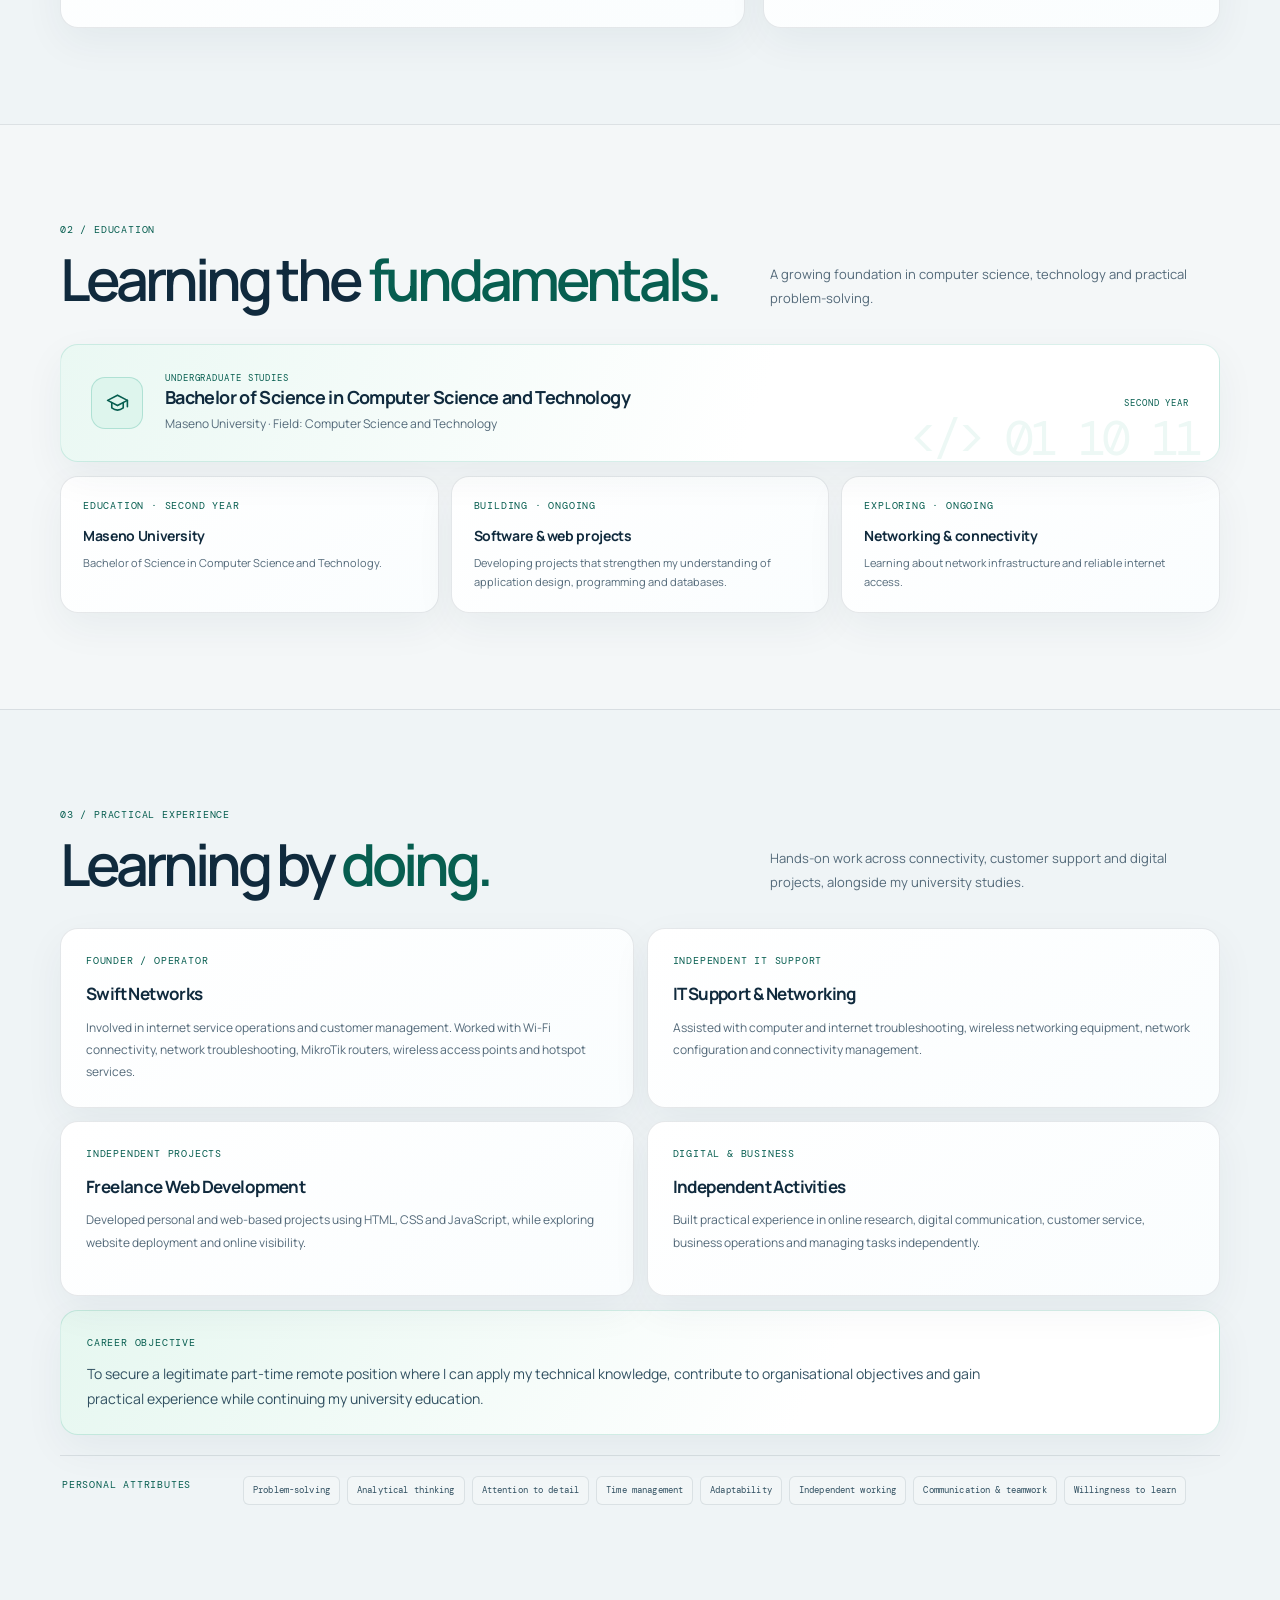
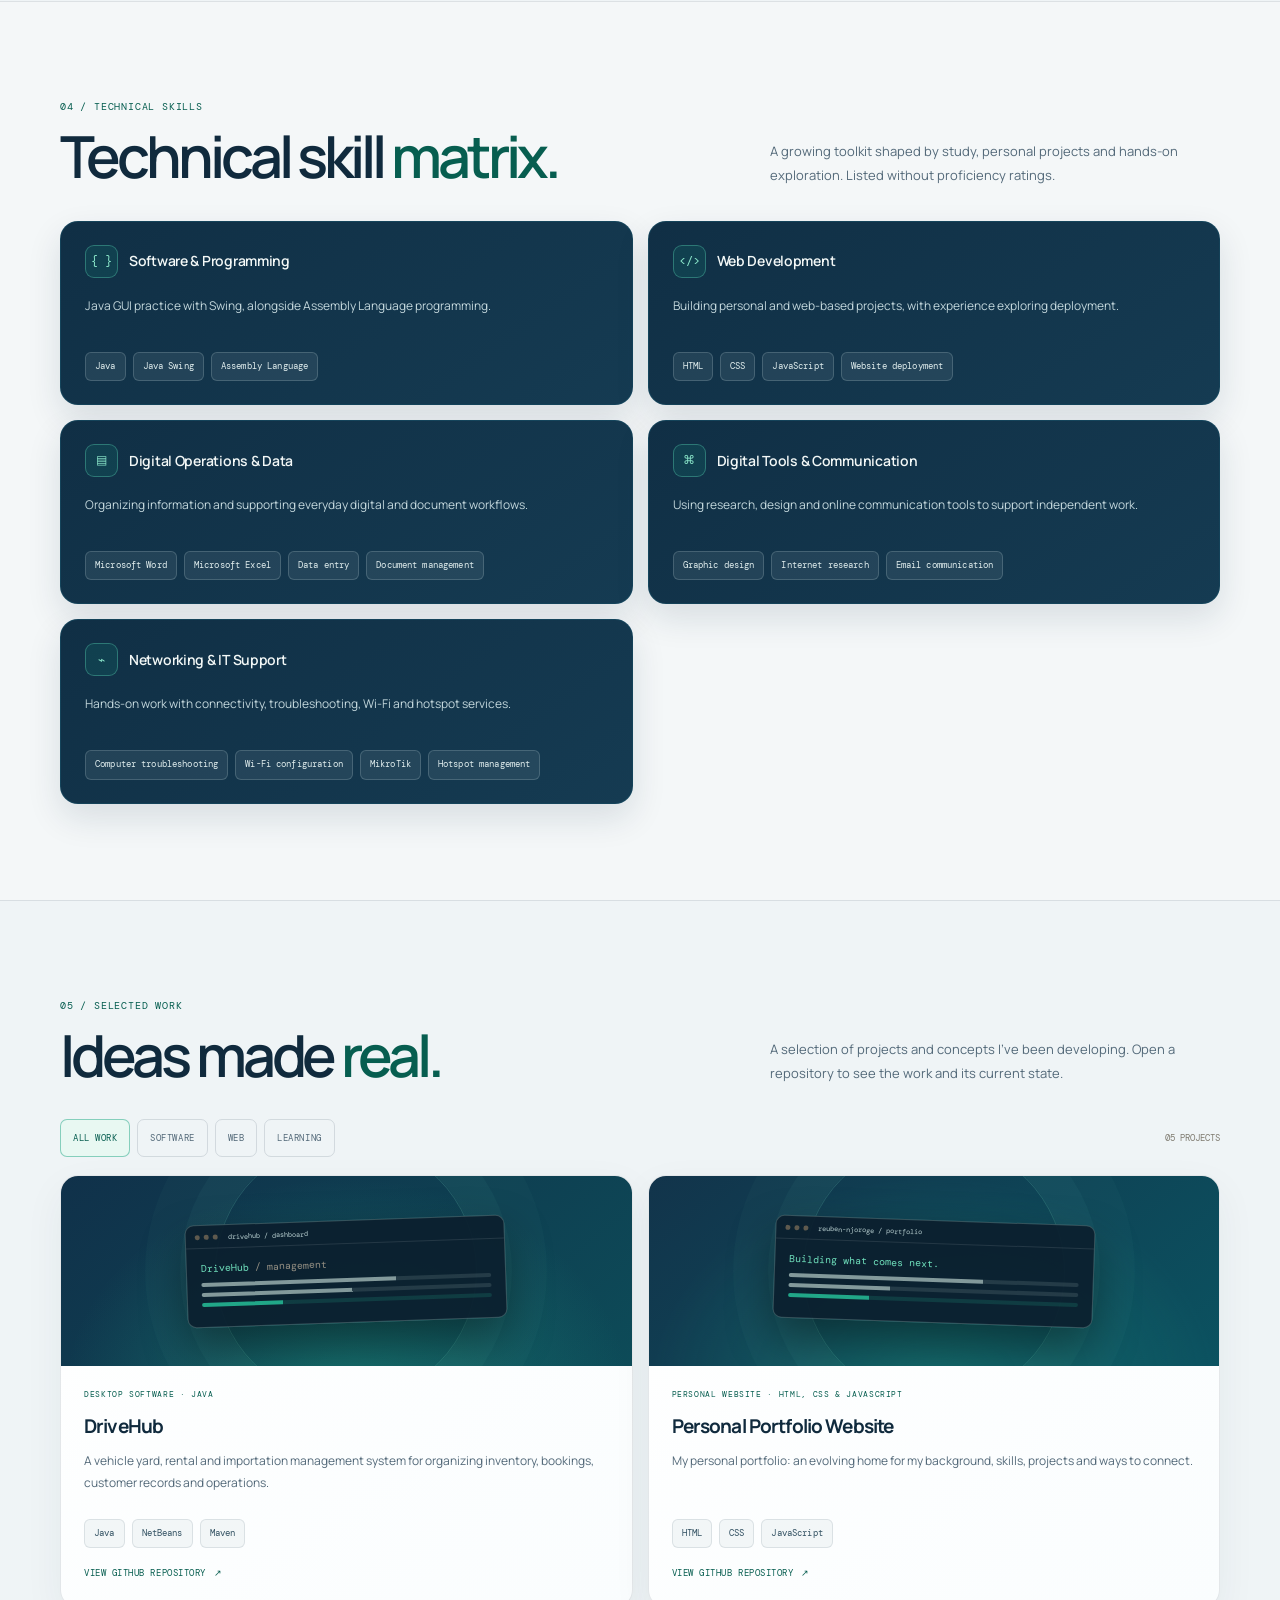
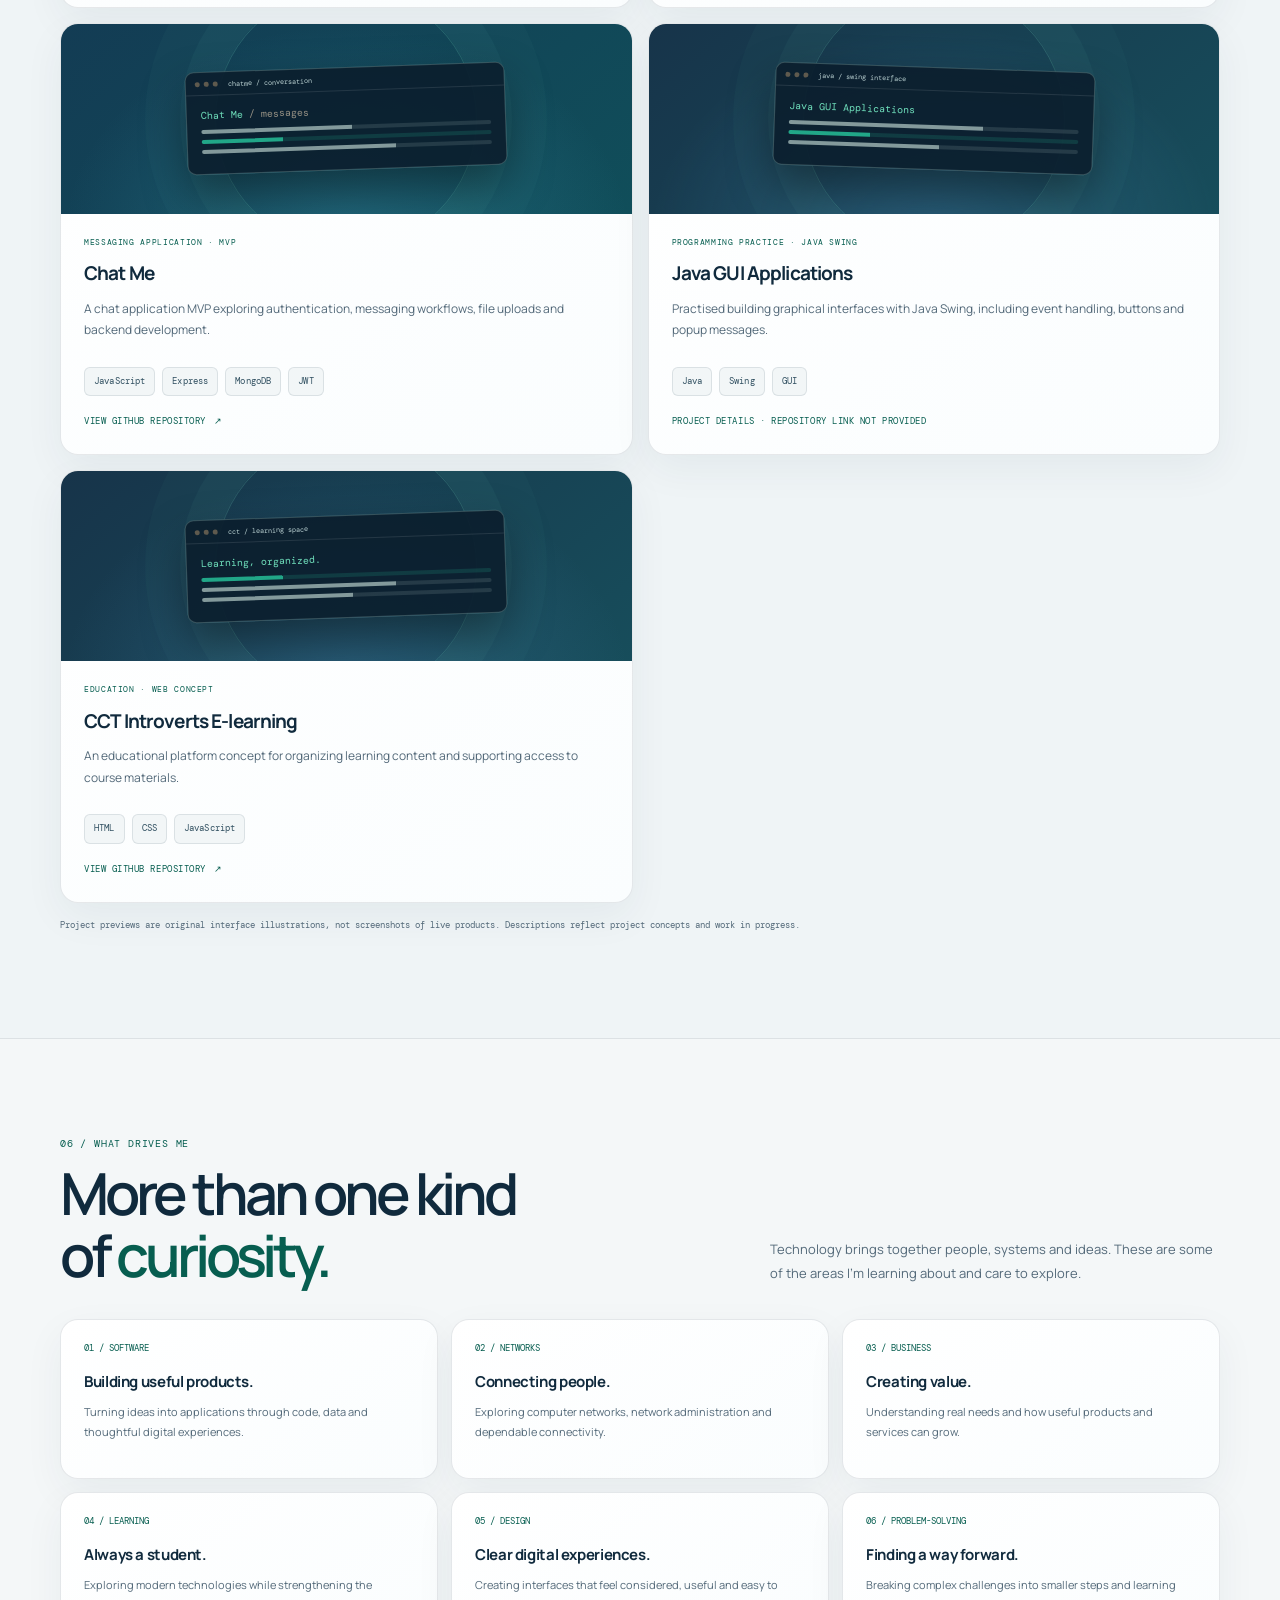
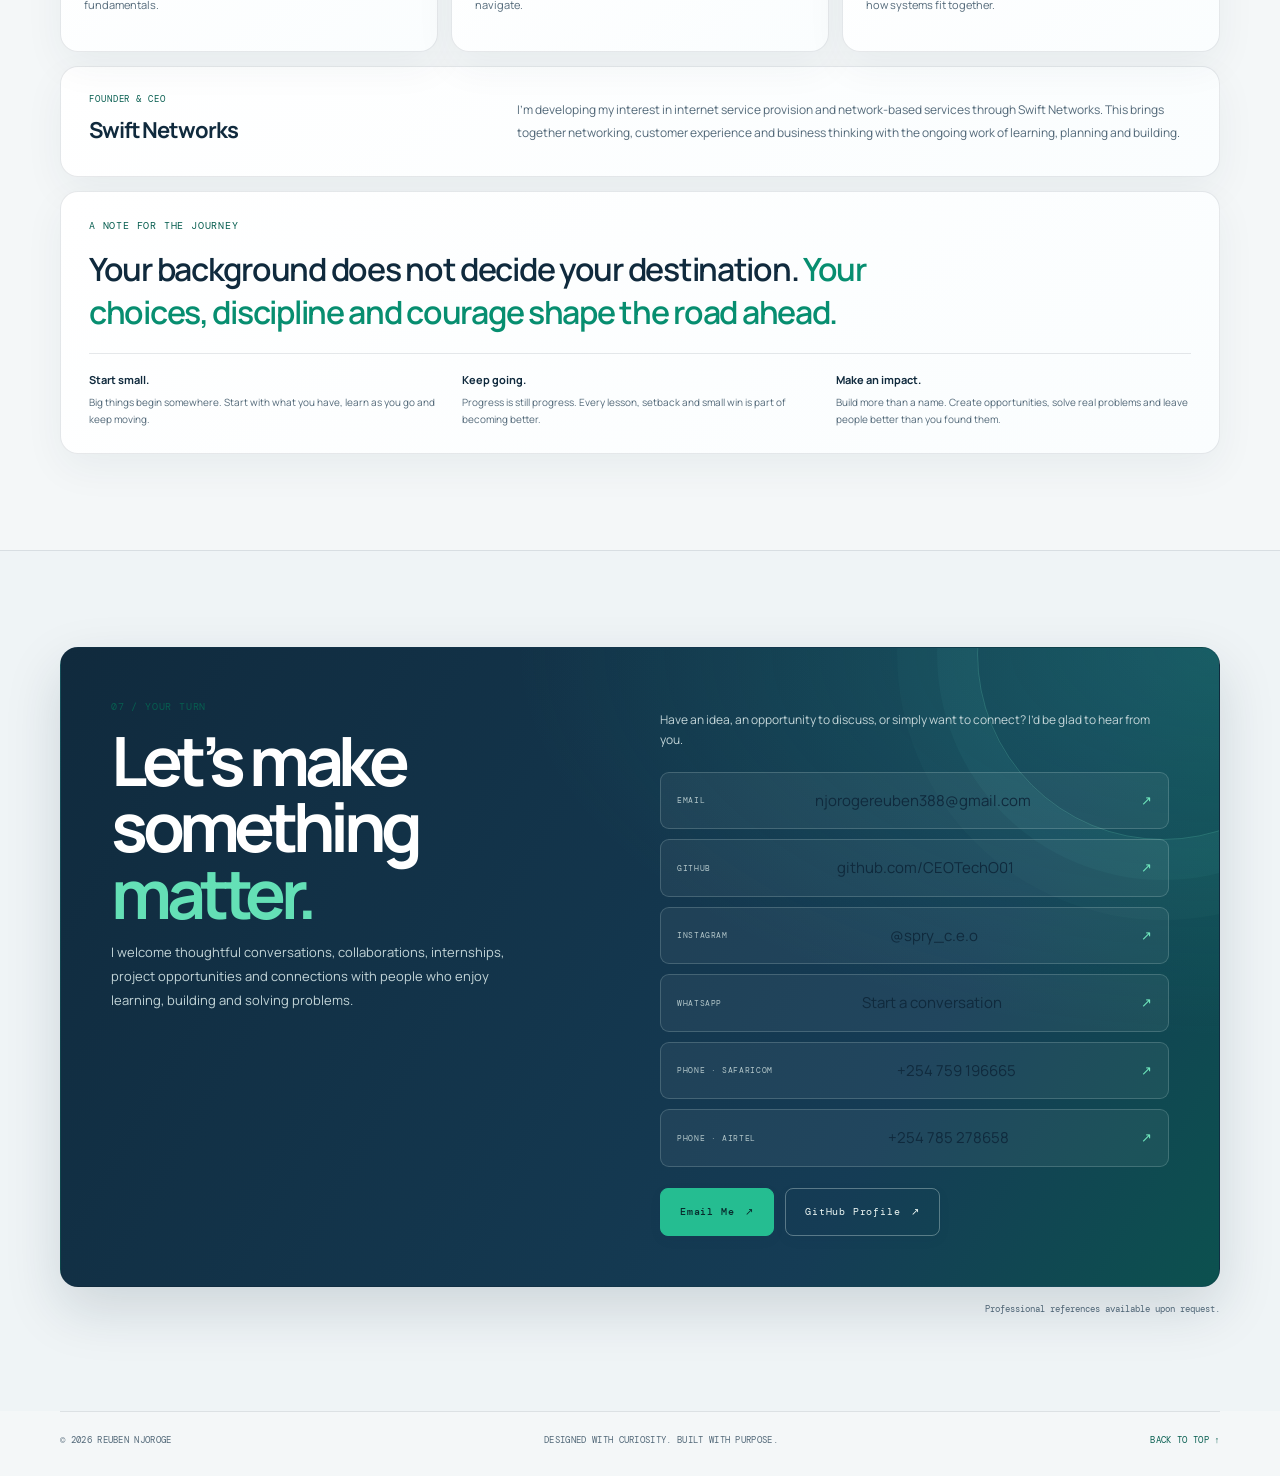
==== commit 0d8ae53a: "Blend technical profile and skill matrix design" ====
--- a/index.html
+++ b/index.html
@@ -119,6 +119,27 @@
     }
     .project-card:focus-within{outline:3px solid #075e50;outline-offset:3px;box-shadow:0 0 0 2px #fff,0 0 0 5px #075e50}
   
+  
+    /* Blended technical-console details and evidence-based skill summaries */
+    .profile-terminal{width:min(100%,450px);transform:rotate(0);background:linear-gradient(145deg,rgba(11,35,53,.98),rgba(17,49,67,.98));border-color:rgba(172,237,225,.28);box-shadow:0 28px 75px rgba(3,20,32,.32),0 0 60px rgba(14,165,137,.12)}
+    .profile-terminal .editor-top{color:#c1d8dd;border-color:rgba(255,255,255,.13)}
+    .terminal-status{display:inline-flex;align-items:center;gap:6px;color:#a6f0d4;font-size:8px;letter-spacing:.08em}
+    .terminal-status i{width:6px;height:6px;border-radius:50%;background:#4de0ab;box-shadow:0 0 9px rgba(77,224,171,.7)}
+    .profile-body{padding:20px clamp(16px,3vw,23px)}
+    .profile-command{padding-bottom:13px;border-bottom:1px solid rgba(255,255,255,.12);color:#e8f5f4}
+    .profile-readout{display:grid;gap:12px;padding:17px 0 5px}
+    .profile-row{display:grid;grid-template-columns:92px minmax(0,1fr);gap:10px;align-items:start;line-height:1.6}
+    .profile-key{color:#8eb6c0;font:9px/1.6 var(--mono);letter-spacing:.07em}
+    .profile-value{color:#f0f7f4;font-size:11px;line-height:1.6}
+    .profile-terminal .editor-foot{color:#c0d8d9}
+    .skills-grid{grid-template-columns:repeat(2,minmax(0,1fr));gap:15px}
+    .skills-grid .skill-card{min-height:0;padding:23px 24px;border-color:rgba(22,76,99,.65);background:linear-gradient(145deg,#102f45,#153b52);box-shadow:0 14px 34px rgba(13,43,63,.12);color:#eef7f8}
+    .skills-grid .skill-card:hover{border-color:rgba(38,196,155,.65);background:linear-gradient(145deg,#123950,#16495a);box-shadow:0 18px 40px rgba(13,43,63,.18)}
+    .skills-grid .skill-head h3{color:#f3f8f7}
+    .skills-grid .skill-icon{border-color:rgba(99,224,190,.34);background:rgba(21,150,127,.17);color:#8ce8cb}
+    .skill-summary{min-height:42px;margin:0 0 15px;color:#c3d7dc;font-size:12px;line-height:1.75}
+    .skills-grid .tag{border-color:rgba(220,244,245,.18);background:rgba(241,251,251,.08);color:#e1eeee}
+    @media(max-width:700px){.profile-row{grid-template-columns:84px minmax(0,1fr);gap:8px}.profile-value{font-size:10px}.skills-grid{grid-template-columns:1fr}.skill-summary{min-height:0}}
   </style>
   <script type="application/ld+json">
   {
@@ -175,7 +196,7 @@
         <p class="eyebrow" style="margin:27px 0 0">PORTFOLIO / 2026</p>
         <h1 id="heroTitle">REUBEN<span>NJOROGE</span></h1>
         <p class="hero-title">Computer Science Student <span aria-hidden="true">|</span> IT Support <span aria-hidden="true">|</span> Web Developer <span aria-hidden="true">|</span> Remote Freelancer</p>
-        <p class="hero-intro">Motivated second-year Computer Science and Technology student at Maseno University, with practical experience in internet networking, IT support, website development and business operations. I’m seeking flexible part-time remote opportunities to apply my skills and contribute to professional teams.</p>
+        <p class="hero-intro">Second-year Computer Science and Technology student at Maseno University, building practical skills across software, web development, networking and IT support. I enjoy solving technical problems and creating useful digital experiences, and I’m seeking flexible part-time remote opportunities while continuing my studies.</p>
         <div class="actions">
           <a class="button button-primary" href="#projects">Explore My Projects <span aria-hidden="true">↘</span></a>
           <a class="button" href="#contact">Contact Me <span aria-hidden="true">↗</span></a>
@@ -188,15 +209,17 @@
       </div>
       <div class="hero-art" role="img" aria-label="Abstract developer workspace illustration with a code editor">
         <div class="halo" aria-hidden="true"></div>
-        <div class="editor">
-          <div class="editor-top"><span class="window-dots" aria-hidden="true"><i></i><i></i><i></i></span><span>reuben / ideas.js</span><span>●</span></div>
-          <div class="editor-body" aria-hidden="true">
-            <div class="code-line"><span class="line-no">01</span><span class="code-muted">const</span> <span class="code-gold">curiosity</span> = <span class="code-green">"always on"</span>;</div>
-            <div class="code-line"><span class="line-no">02</span></div>
-            <div class="code-line"><span class="line-no">03</span><span class="code-muted">function</span> <span class="code-blue">buildSomethingUseful</span>() {</div>
-            <div class="code-line"><span class="line-no">04</span>&nbsp;&nbsp;<span class="code-muted">return</span> <span class="code-purple">solve</span>(<span class="code-green">realProblems</span>);</div>
-            <div class="code-line"><span class="line-no">05</span>}</div>
-            <div class="editor-foot"><span>JAVA · JAVASCRIPT · LEARNING</span><span>KE / 001</span></div>
+        <div class="editor profile-terminal">
+          <div class="editor-top"><span class="window-dots" aria-hidden="true"><i></i><i></i><i></i></span><span>reuben / profile.sh</span><span class="terminal-status"><i aria-hidden="true"></i> PROFILE</span></div>
+          <div class="editor-body profile-body" aria-hidden="true">
+            <div class="profile-command"><span class="code-muted">$</span> <span class="code-gold">reuben --profile</span></div>
+            <div class="profile-readout">
+              <div class="profile-row"><span class="profile-key">STUDY</span><span class="profile-value">Maseno University · Year 2</span></div>
+              <div class="profile-row"><span class="profile-key">FOCUS</span><span class="profile-value">Software · Networks · IT support</span></div>
+              <div class="profile-row"><span class="profile-key">TOOLS</span><span class="profile-value">Java · Assembly · Web</span></div>
+              <div class="profile-row"><span class="profile-key">LOOKING FOR</span><span class="profile-value">Part-time remote opportunities</span></div>
+            </div>
+            <div class="editor-foot"><span>LEARNING · BUILDING · CONNECTING</span><span>KE / 001</span></div>
           </div>
         </div>
         <div class="float-chip one"><b>✳</b>&nbsp; curious by nature</div>
@@ -246,13 +269,13 @@
 
     <section class="section" id="skills" aria-labelledby="skillsTitle">
       <div class="wrap">
-        <div class="section-heading"><div><div class="section-index">04 / TECHNICAL SKILLS</div><h2 class="section-title" id="skillsTitle">Tools of the <em>trade.</em></h2></div><p class="section-lead">A growing toolkit shaped by study, personal projects and hands-on exploration. Listed without proficiency ratings.</p></div>
+        <div class="section-heading"><div><div class="section-index">04 / TECHNICAL SKILLS</div><h2 class="section-title" id="skillsTitle">Technical skill <em>matrix.</em></h2></div><p class="section-lead">A growing toolkit shaped by study, personal projects and hands-on exploration. Listed without proficiency ratings.</p></div>
         <div class="skills-grid">
-          <article class="panel skill-card"><div class="skill-head"><span class="skill-icon" aria-hidden="true">{ }</span><h3>Programming</h3></div><div class="tags"><span class="tag">Java</span><span class="tag">Assembly Language</span></div></article>
-          <article class="panel skill-card"><div class="skill-head"><span class="skill-icon" aria-hidden="true">&lt;/&gt;</span><h3>Web Development</h3></div><div class="tags"><span class="tag">HTML</span><span class="tag">CSS</span><span class="tag">JavaScript</span><span class="tag">Website deployment</span></div></article>
-          <article class="panel skill-card"><div class="skill-head"><span class="skill-icon" aria-hidden="true">▤</span><h3>Office &amp; Data</h3></div><div class="tags"><span class="tag">Microsoft Word</span><span class="tag">Microsoft Excel</span><span class="tag">Data entry</span><span class="tag">Document management</span></div></article>
-          <article class="panel skill-card"><div class="skill-head"><span class="skill-icon" aria-hidden="true">⌘</span><h3>Digital Tools</h3></div><div class="tags"><span class="tag">Graphic design</span><span class="tag">Internet research</span><span class="tag">Email communication</span></div></article>
-          <article class="panel skill-card"><div class="skill-head"><span class="skill-icon" aria-hidden="true">⌁</span><h3>IT Support &amp; Networking</h3></div><div class="tags"><span class="tag">Computer troubleshooting</span><span class="tag">Wi-Fi configuration</span><span class="tag">MikroTik</span><span class="tag">Hotspot management</span></div></article>
+          <article class="panel skill-card"><div class="skill-head"><span class="skill-icon" aria-hidden="true">{ }</span><h3>Software &amp; Programming</h3></div><p class="skill-summary">Java GUI practice with Swing, alongside Assembly Language programming.</p><div class="tags"><span class="tag">Java</span><span class="tag">Java Swing</span><span class="tag">Assembly Language</span></div></article>
+          <article class="panel skill-card"><div class="skill-head"><span class="skill-icon" aria-hidden="true">&lt;/&gt;</span><h3>Web Development</h3></div><p class="skill-summary">Building personal and web-based projects, with experience exploring deployment.</p><div class="tags"><span class="tag">HTML</span><span class="tag">CSS</span><span class="tag">JavaScript</span><span class="tag">Website deployment</span></div></article>
+          <article class="panel skill-card"><div class="skill-head"><span class="skill-icon" aria-hidden="true">▤</span><h3>Digital Operations &amp; Data</h3></div><p class="skill-summary">Organizing information and supporting everyday digital and document workflows.</p><div class="tags"><span class="tag">Microsoft Word</span><span class="tag">Microsoft Excel</span><span class="tag">Data entry</span><span class="tag">Document management</span></div></article>
+          <article class="panel skill-card"><div class="skill-head"><span class="skill-icon" aria-hidden="true">⌘</span><h3>Digital Tools &amp; Communication</h3></div><p class="skill-summary">Using research, design and online communication tools to support independent work.</p><div class="tags"><span class="tag">Graphic design</span><span class="tag">Internet research</span><span class="tag">Email communication</span></div></article>
+          <article class="panel skill-card"><div class="skill-head"><span class="skill-icon" aria-hidden="true">⌁</span><h3>Networking &amp; IT Support</h3></div><p class="skill-summary">Hands-on work with connectivity, troubleshooting, Wi-Fi and hotspot services.</p><div class="tags"><span class="tag">Computer troubleshooting</span><span class="tag">Wi-Fi configuration</span><span class="tag">MikroTik</span><span class="tag">Hotspot management</span></div></article>
         </div>
       </div>
     </section>
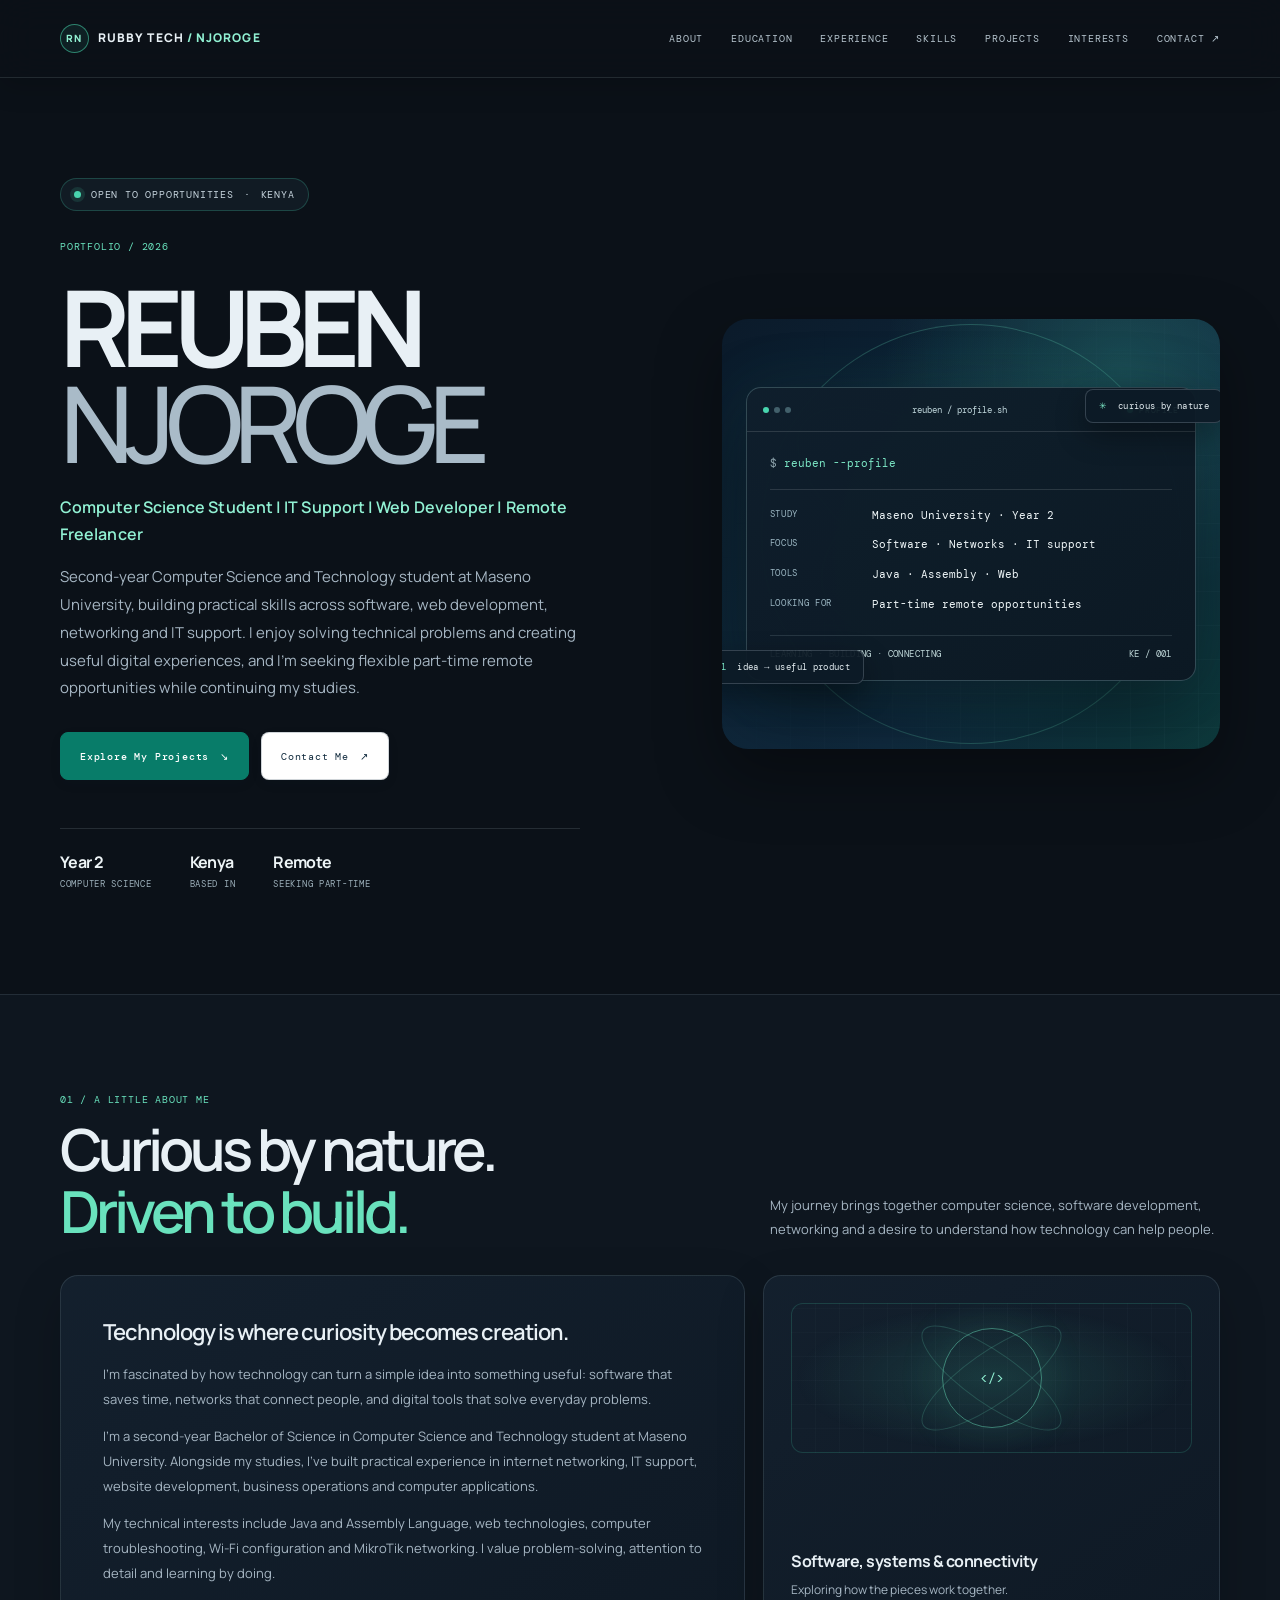
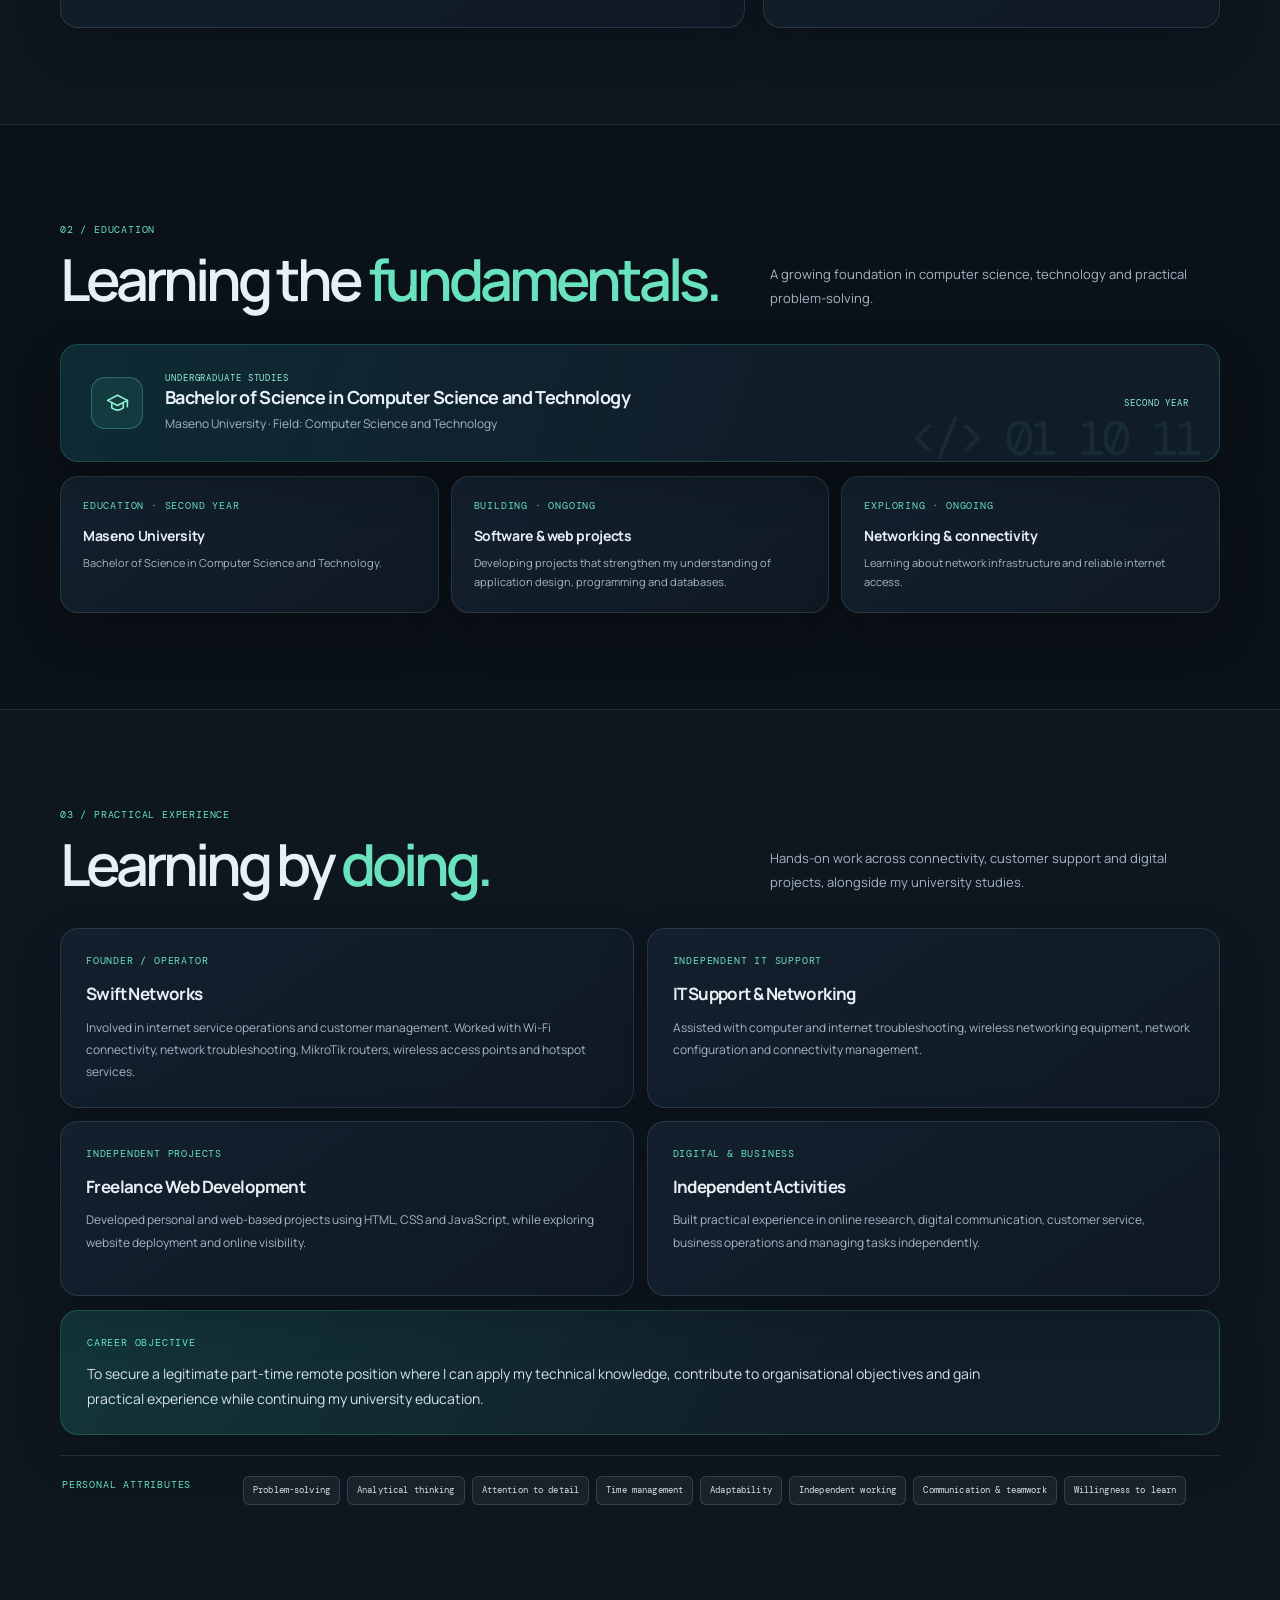
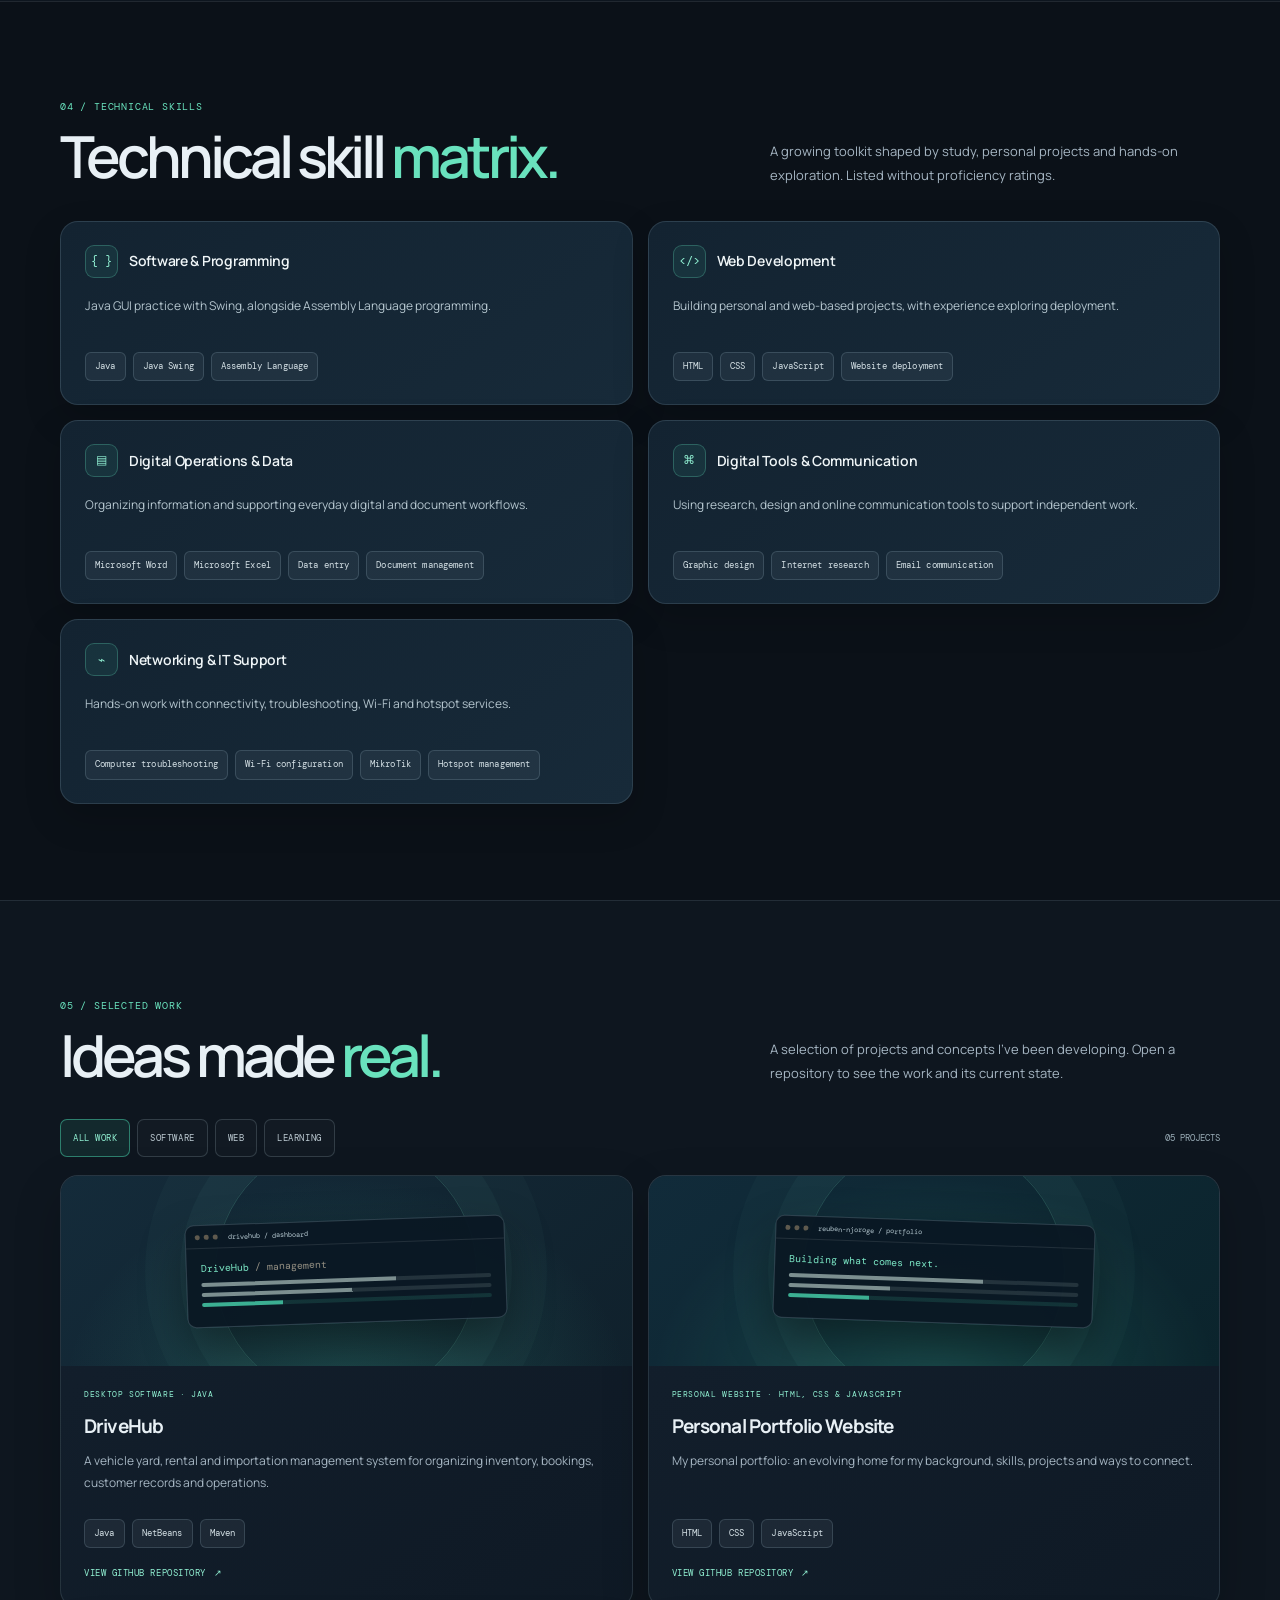
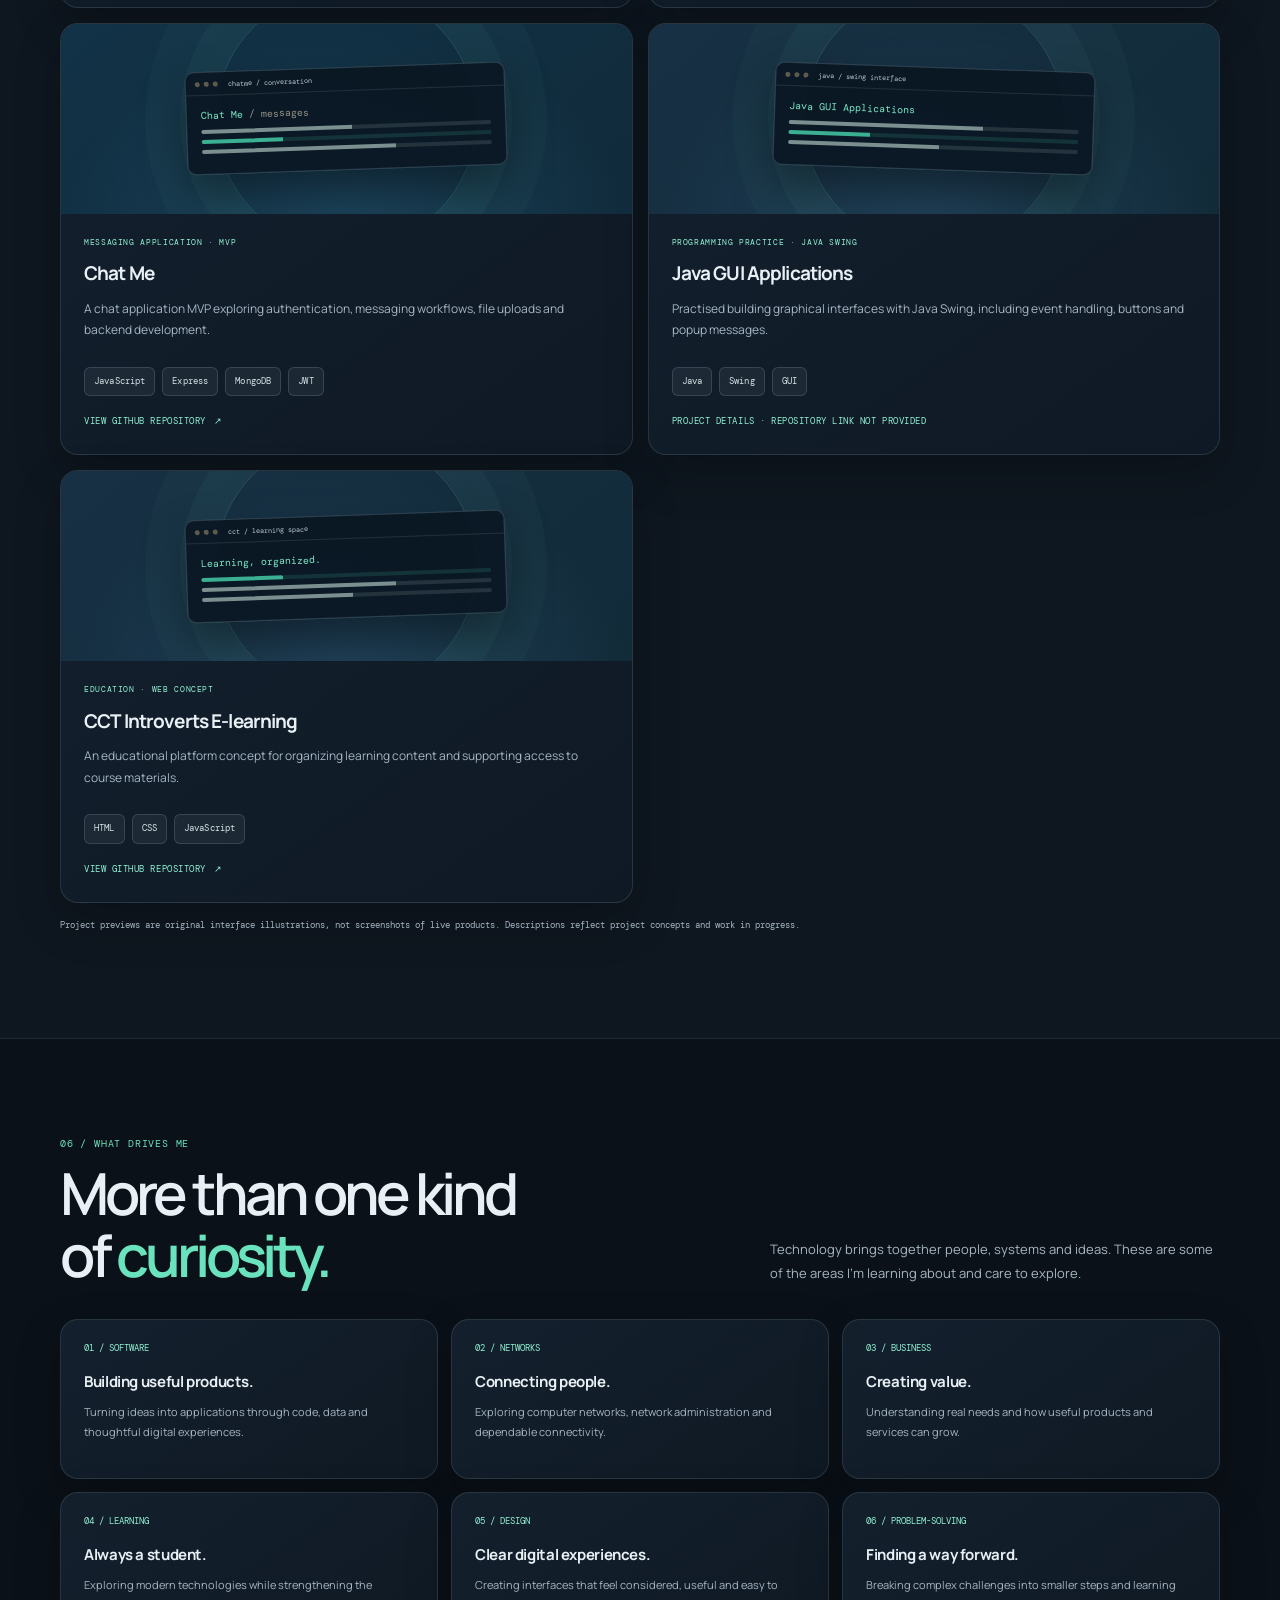
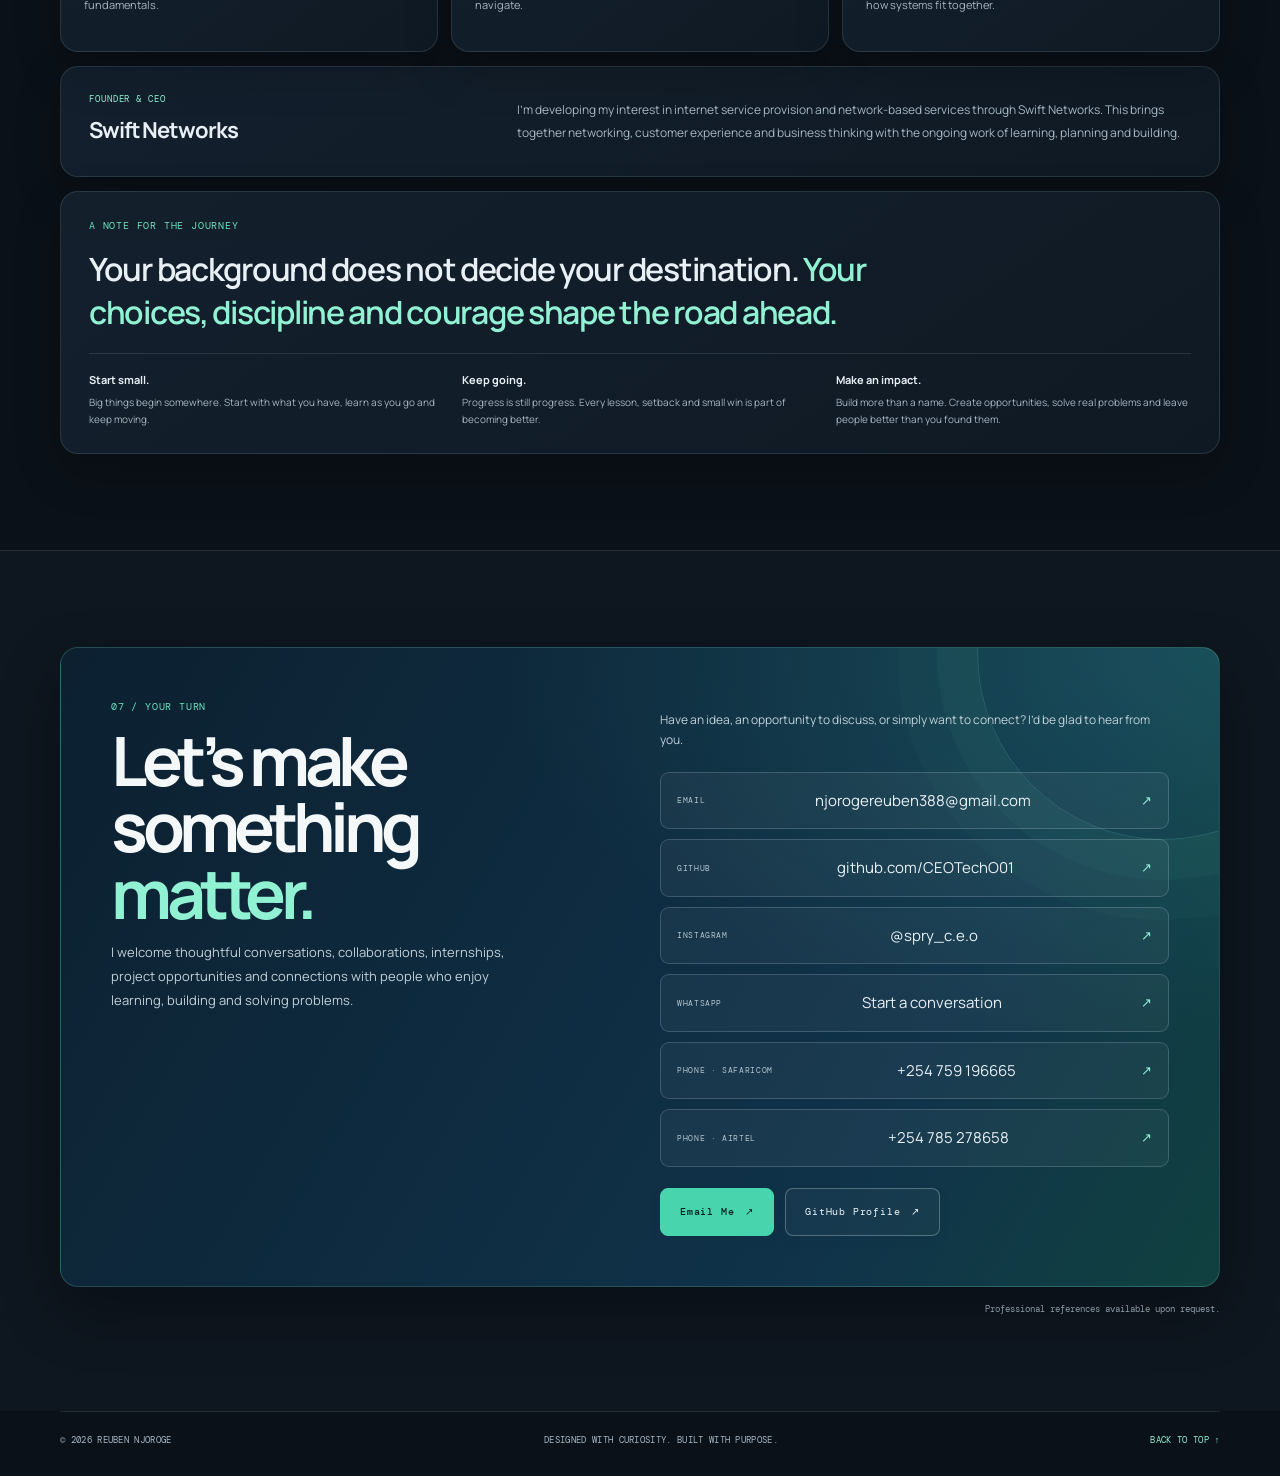
==== commit 0bbf3e91: "Make the full portfolio dark technical blend visible" ====
--- a/index.html
+++ b/index.html
@@ -3,7 +3,7 @@
 <head>
   <meta charset="utf-8">
   <meta name="viewport" content="width=device-width, initial-scale=1">
-  <meta name="theme-color" content="#f4f7f8">
+  <meta name="theme-color" content="#0b1118">
   <meta name="color-scheme" content="light">
   <meta name="robots" content="index, follow, max-image-preview:large">
   <link rel="canonical" href="https://ceotecho01.github.io/CEOTechO01/">
@@ -140,6 +140,41 @@
     .skill-summary{min-height:42px;margin:0 0 15px;color:#c3d7dc;font-size:12px;line-height:1.75}
     .skills-grid .tag{border-color:rgba(220,244,245,.18);background:rgba(241,251,251,.08);color:#e1eeee}
     @media(max-width:700px){.profile-row{grid-template-columns:84px minmax(0,1fr);gap:8px}.profile-value{font-size:10px}.skills-grid{grid-template-columns:1fr}.skill-summary{min-height:0}}
+  
+    /* Full-page dark technical blend: the supplied terminal reference meets the existing portfolio. */
+    :root{color-scheme:dark;--bg:#0b1118;--bg-soft:#111a23;--panel:#131e29;--panel-hi:#1b2936;--line:rgba(207,226,239,.12);--line-strong:rgba(207,226,239,.22);--text:#e8f0f5;--muted:#a6b6c3;--subtle:#8193a0;--gold:#48d5ae;--gold-bright:#91f1d3;--gold-wash:rgba(72,213,174,.1)}
+    html,body{background:#0b1118;color:#e8f0f5}
+    body:before{background:radial-gradient(ellipse at 78% 8%,rgba(27,139,180,.16),transparent 33%),radial-gradient(ellipse at 14% 34%,rgba(55,208,165,.08),transparent 31%),radial-gradient(circle,rgba(137,206,255,.035) 1px,transparent 1px);background-size:auto,auto,26px 26px}
+    .site-header{background:rgba(11,17,24,.91);border-color:rgba(207,226,239,.12);box-shadow:0 8px 28px rgba(0,0,0,.18)}
+    .brand{color:#e8f0f5}.brand-mark{background:rgba(72,213,174,.08);border-color:rgba(72,213,174,.55);color:#91f1d3}.brand span:last-child{color:#91f1d3}
+    .nav a{color:#b6c4ce}.nav a:hover,.nav a:focus-visible{color:#91f1d3}.nav a:after{background:#48d5ae}
+    .menu-toggle{color:#e8f0f5;border-color:rgba(207,226,239,.24);background:rgba(255,255,255,.025)}
+    .availability{border:1px solid rgba(72,213,174,.24);border-radius:999px;background:rgba(19,30,41,.8);padding:9px 13px;color:#c6d4dd}.availability-dot{background:#48d5ae;box-shadow:0 0 0 4px rgba(72,213,174,.13)}
+    .eyebrow,.section-index{color:#69e2bd}.hero h1,.section-title{color:#e8f0f5}.hero h1 span{color:#a9bbc8}.hero-title{color:#91f1d3}.hero-intro,.section-lead{color:#a6b6c3}.hero-intro strong{color:#eff6f8}
+    .hero-art{background:radial-gradient(ellipse at 80% 12%,rgba(72,213,174,.2),transparent 42%),linear-gradient(135deg,#0b1b2b 2%,#102b40 63%,#0d3a3c);box-shadow:0 25px 65px rgba(0,0,0,.35)}
+    .hero-art:before{opacity:.28;background-image:linear-gradient(rgba(174,225,237,.12) 1px,transparent 1px),linear-gradient(90deg,rgba(174,225,237,.12) 1px,transparent 1px)}
+    .halo{border-color:rgba(105,226,189,.24);background:radial-gradient(circle,rgba(72,213,174,.16),rgba(72,213,174,.035) 48%,transparent 72%)}.halo:before,.halo:after{border-color:rgba(105,226,189,.16)}
+    .editor,.profile-terminal{background:linear-gradient(145deg,rgba(15,31,44,.98),rgba(12,24,35,.98));border-color:rgba(169,220,226,.24);box-shadow:0 32px 80px rgba(0,0,0,.44),0 0 65px rgba(47,181,170,.1)}
+    .editor-top{border-color:rgba(207,226,239,.13);color:#b0c3cd}.window-dots i{background:#42606b}.window-dots i:first-child{background:#48d5ae}.editor-body{color:#c5d4db}.line-no{color:#78909c}.code-muted{color:#90a6af}.code-gold,.preview-title{color:#7ce8c6}.code-green{color:#bfeb9e}.code-blue{color:#a9d5f4}.code-purple{color:#8cddd8}.editor-foot{border-color:rgba(207,226,239,.13);color:#adc0c8}.profile-key{color:#9bb6c2}.profile-value{color:#eff6f8}.terminal-status{color:#a6f0d4}
+    .float-chip{border-color:rgba(207,226,239,.2);background:rgba(13,27,39,.94);color:#e4edf1}.float-chip b{color:#7ce8c6}
+    .quick-facts{border-color:rgba(207,226,239,.13)}.fact strong{color:#edf4f6}.fact span{color:#9cafb9}
+    .section{border-color:rgba(207,226,239,.11)}.section:nth-of-type(even){background:rgba(17,28,39,.48)}.section-title em{color:#69e2bd}
+    .panel{border-color:rgba(191,220,233,.13);background:linear-gradient(145deg,rgba(20,33,46,.96),rgba(15,26,37,.97));box-shadow:0 18px 48px rgba(0,0,0,.2)}
+    .about-copy h3,.aside-caption strong,.education-card h3,.skill-head h3,.project-info h3,.journey-card h3,.experience-card h3,.interest h3,.swift-card h3{color:#e8f0f5}
+    .about-copy p,.education-card p,.journey-card p,.experience-card p,.interest p,.swift-card p{color:#a6b6c3}
+    .aside-art{border-color:rgba(72,213,174,.19);background:radial-gradient(ellipse at 50% 50%,rgba(72,213,174,.15),transparent 70%),repeating-linear-gradient(0deg,transparent 0 23px,rgba(186,220,235,.045) 24px),repeating-linear-gradient(90deg,transparent 0 23px,rgba(186,220,235,.045) 24px)}.network-orbit{border-color:rgba(105,226,189,.48);color:#91f1d3;box-shadow:0 0 50px rgba(72,213,174,.12)}.network-orbit:before,.network-orbit:after{border-color:rgba(105,226,189,.2)}
+    .education-card{border-color:rgba(72,213,174,.2);background:linear-gradient(110deg,rgba(15,45,54,.95),rgba(17,30,42,.96) 65%)}.education-card:after{color:rgba(105,226,189,.08)}.cap-icon{border-color:rgba(105,226,189,.3);background:rgba(72,213,174,.1);color:#91f1d3}.education-label{color:#91f1d3}
+    .skills-grid .skill-card,.skill-card{border-color:rgba(191,220,233,.14);background:linear-gradient(145deg,#132331,#172a39);color:#e8f0f5;box-shadow:0 14px 36px rgba(0,0,0,.18)}.skills-grid .skill-card:hover,.skill-card:hover{border-color:rgba(72,213,174,.42);background:linear-gradient(145deg,#162b3a,#193644);box-shadow:0 18px 42px rgba(0,0,0,.26)}.skills-grid .skill-head h3{color:#f0f6f8}.skill-icon,.skills-grid .skill-icon{border-color:rgba(105,226,189,.27);background:rgba(72,213,174,.09);color:#91f1d3}.skill-summary{color:#b4c5ce}.tag,.skills-grid .tag{border-color:rgba(191,220,233,.16);background:rgba(219,239,246,.06);color:#d5e1e6}
+    .filter{border-color:rgba(191,220,233,.18);color:#bdcbd3;background:rgba(255,255,255,.02)}.filter:hover,.filter:focus-visible,.filter[aria-pressed="true"]{border-color:rgba(72,213,174,.5);background:rgba(72,213,174,.1);color:#91f1d3}.project-count{color:#9aadb7}
+    .project-card:hover{border-color:rgba(72,213,174,.4);box-shadow:0 20px 50px rgba(0,0,0,.32)}.project-visual,.project-visual.drive,.project-visual.chat,.project-visual.portfolio,.project-visual.learn{background:radial-gradient(ellipse at 50% 110%,rgba(38,170,174,.2),transparent 70%),linear-gradient(140deg,#102b40,#0c202d)}.project-visual.drive{background:radial-gradient(ellipse at 50% 115%,rgba(72,213,174,.2),transparent 70%),linear-gradient(140deg,#142b3a,#10212c)}.project-visual.chat{background:radial-gradient(ellipse at 50% 110%,rgba(76,160,209,.2),transparent 70%),linear-gradient(140deg,#123247,#102b3b)}.project-visual.portfolio{background:radial-gradient(ellipse at 50% 110%,rgba(72,213,174,.2),transparent 70%),linear-gradient(140deg,#112b3a,#0b242c)}.project-visual.learn{background:radial-gradient(ellipse at 50% 110%,rgba(84,151,205,.2),transparent 70%),linear-gradient(140deg,#173044,#122b39)}.project-visual:before{border-color:rgba(139,245,211,.17);box-shadow:0 0 0 35px rgba(139,245,211,.035),0 0 0 70px rgba(139,245,211,.025)}
+    .preview-window{border-color:rgba(191,220,233,.2);background:rgba(10,24,35,.95)}.preview-bar{border-color:rgba(255,255,255,.1);color:#b8cbd3}.preview-line{background:linear-gradient(90deg,rgba(217,240,232,.55) var(--w,67%),rgba(217,240,232,.12) var(--w,67%))}.preview-line.gold{background:linear-gradient(90deg,rgba(72,213,174,.8) 28%,rgba(72,213,174,.14) 28%)}.project-type,.project-link{color:#91f1d3}.project-link:hover{color:#fff}.project-info p,.project-note{color:#a6b6c3}
+    .interest-index,.swift-label{color:#91f1d3}.interest:hover,.experience-card:hover{border-color:rgba(72,213,174,.36)}.objective-card{border-color:rgba(72,213,174,.22);background:linear-gradient(120deg,rgba(20,61,64,.82),rgba(18,31,42,.96) 65%)}.objective-card p{color:#d5e2e6}.attributes-row,.mindset-notes{border-color:rgba(207,226,239,.12)}.mindset blockquote{color:#e8f0f5}.mindset blockquote em{color:#91f1d3}.mindset-notes strong{color:#e8f0f5}.mindset-notes span,.references-note{color:#a6b6c3}
+    .contact-panel{background:radial-gradient(ellipse at 100% 0%,rgba(72,213,174,.17),transparent 44%),linear-gradient(120deg,#0c2030,#10334a 72%,#10413f);border-color:rgba(124,232,198,.2);box-shadow:0 24px 60px rgba(0,0,0,.3)}.contact-panel:before{border-color:rgba(124,232,198,.18);box-shadow:0 0 0 40px rgba(124,232,198,.03),0 0 0 80px rgba(124,232,198,.02)}.contact-copy h2{color:#f4f8f9}.contact-copy h2 em{color:#91f1d3}.contact-copy>p,.contact-details>p{color:#c0d0d8}.contact-item{border-color:rgba(207,226,239,.2);background:rgba(255,255,255,.045)}.contact-item:hover{border-color:rgba(124,232,198,.5);background:rgba(72,213,174,.1)}.contact-item span:first-child{color:#b2c4cd}.contact-item span:last-child{color:#f0f6f8}.contact-item .arrow{color:#91f1d3!important}.contact-panel .button{background:rgba(255,255,255,.03);color:#eff7f6;border-color:rgba(235,250,246,.28)}.contact-panel .button-primary,.contact-panel .button-primary:hover,.contact-panel .button-primary:focus-visible{background:#48d5ae;border-color:#48d5ae;color:#06241f}.contact-panel .button:hover{border-color:#91f1d3;color:#91f1d3}.contact-panel .button-primary:hover{background:#91f1d3;color:#06241f}
+    .footer{border-color:rgba(207,226,239,.12);color:#a6b6c3}.footer a{color:#91f1d3}.footer a:hover{color:#fff}.skip-link{background:#48d5ae;color:#06241f}
+    :where(a[href],button:not(:disabled),input:not(:disabled),select:not(:disabled),textarea:not(:disabled),summary,[role="button"],[tabindex]:not([tabindex="-1"])):focus-visible{outline:3px solid #91f1d3!important;outline-offset:4px!important;box-shadow:0 0 0 2px #0b1118!important;border-radius:4px;position:relative;z-index:5}
+    .contact-panel :where(a[href],button:not(:disabled),input:not(:disabled),select:not(:disabled),textarea:not(:disabled),summary,[role="button"],[tabindex]:not([tabindex="-1"])):focus-visible{outline-color:#fff!important;box-shadow:0 0 0 2px #0b1118!important}.project-card:focus-within{outline:3px solid #91f1d3;outline-offset:3px;box-shadow:0 0 0 2px #0b1118,0 0 0 5px #91f1d3}
+    @media(max-width:700px){.nav{background:rgba(11,17,24,.98);border-color:rgba(207,226,239,.14);box-shadow:0 16px 35px rgba(0,0,0,.35)}.nav a{color:#bdcbd3}}
+
   </style>
   <script type="application/ld+json">
   {
